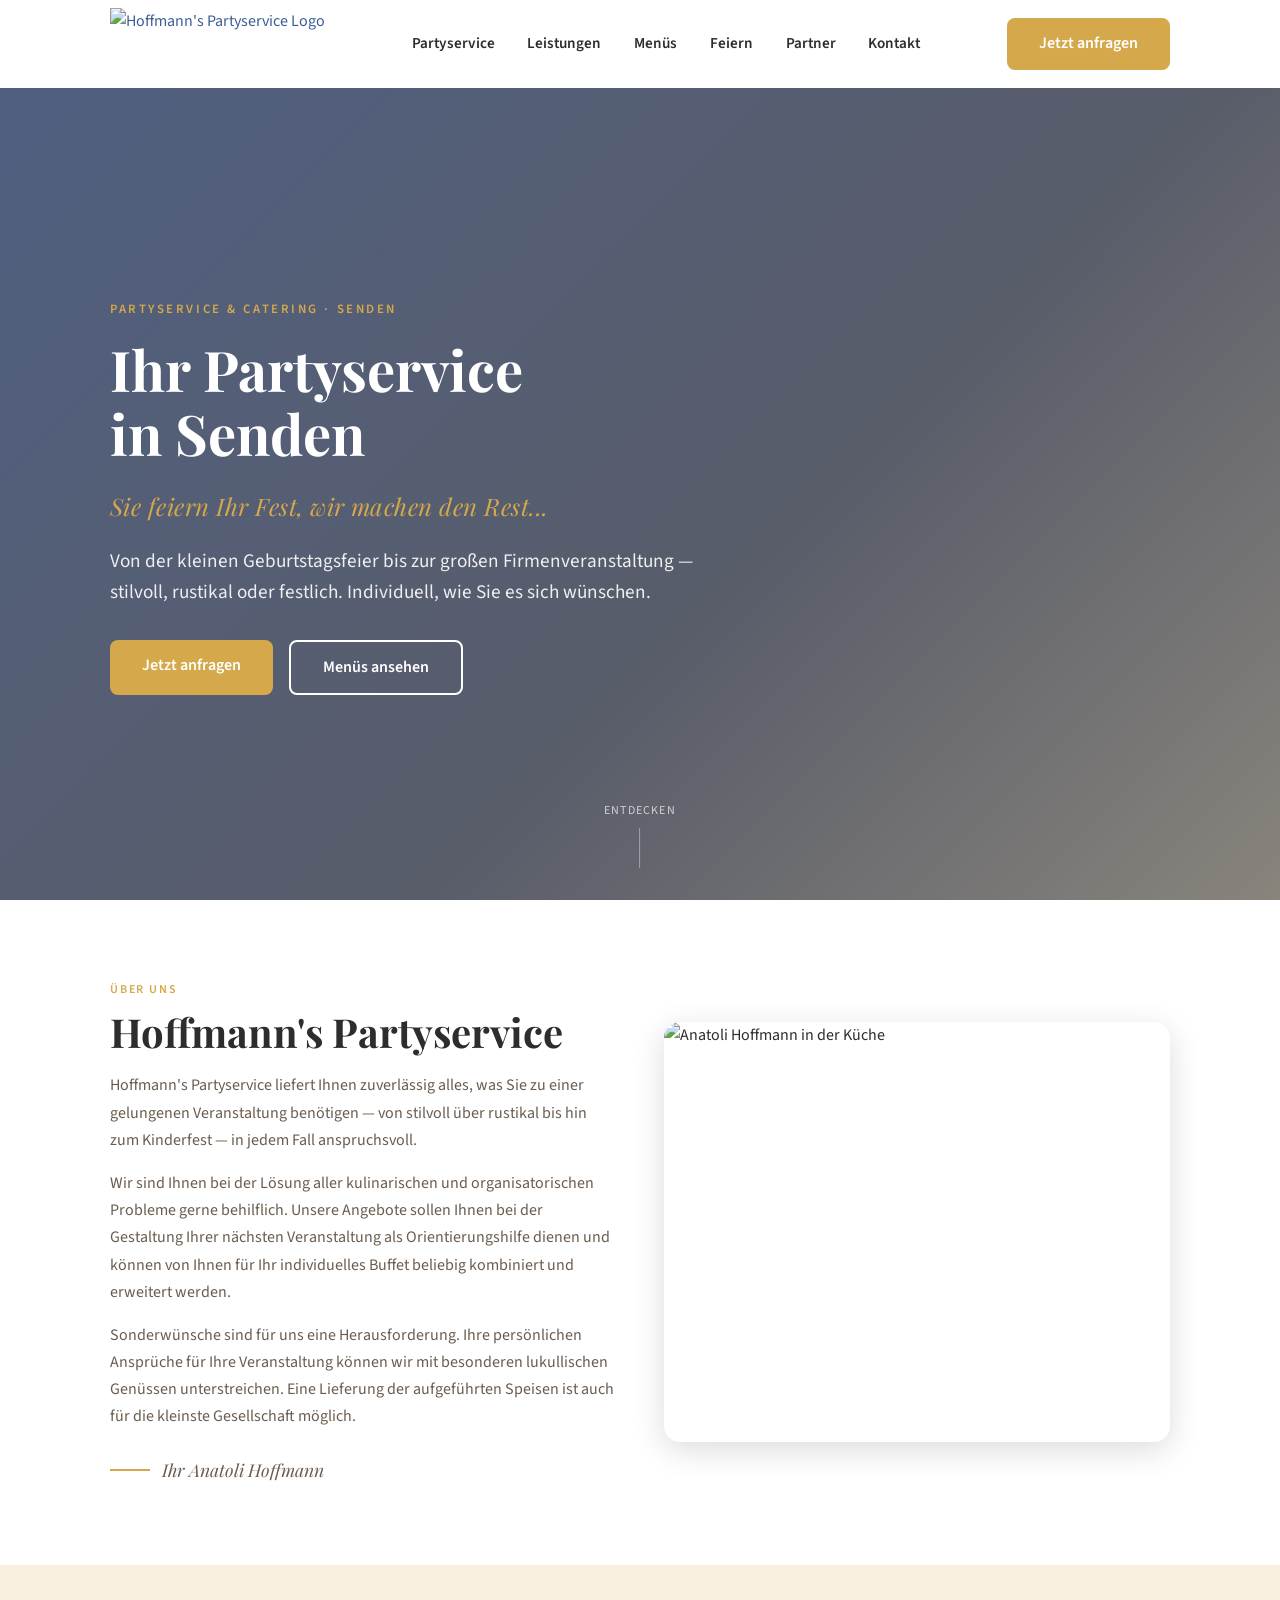
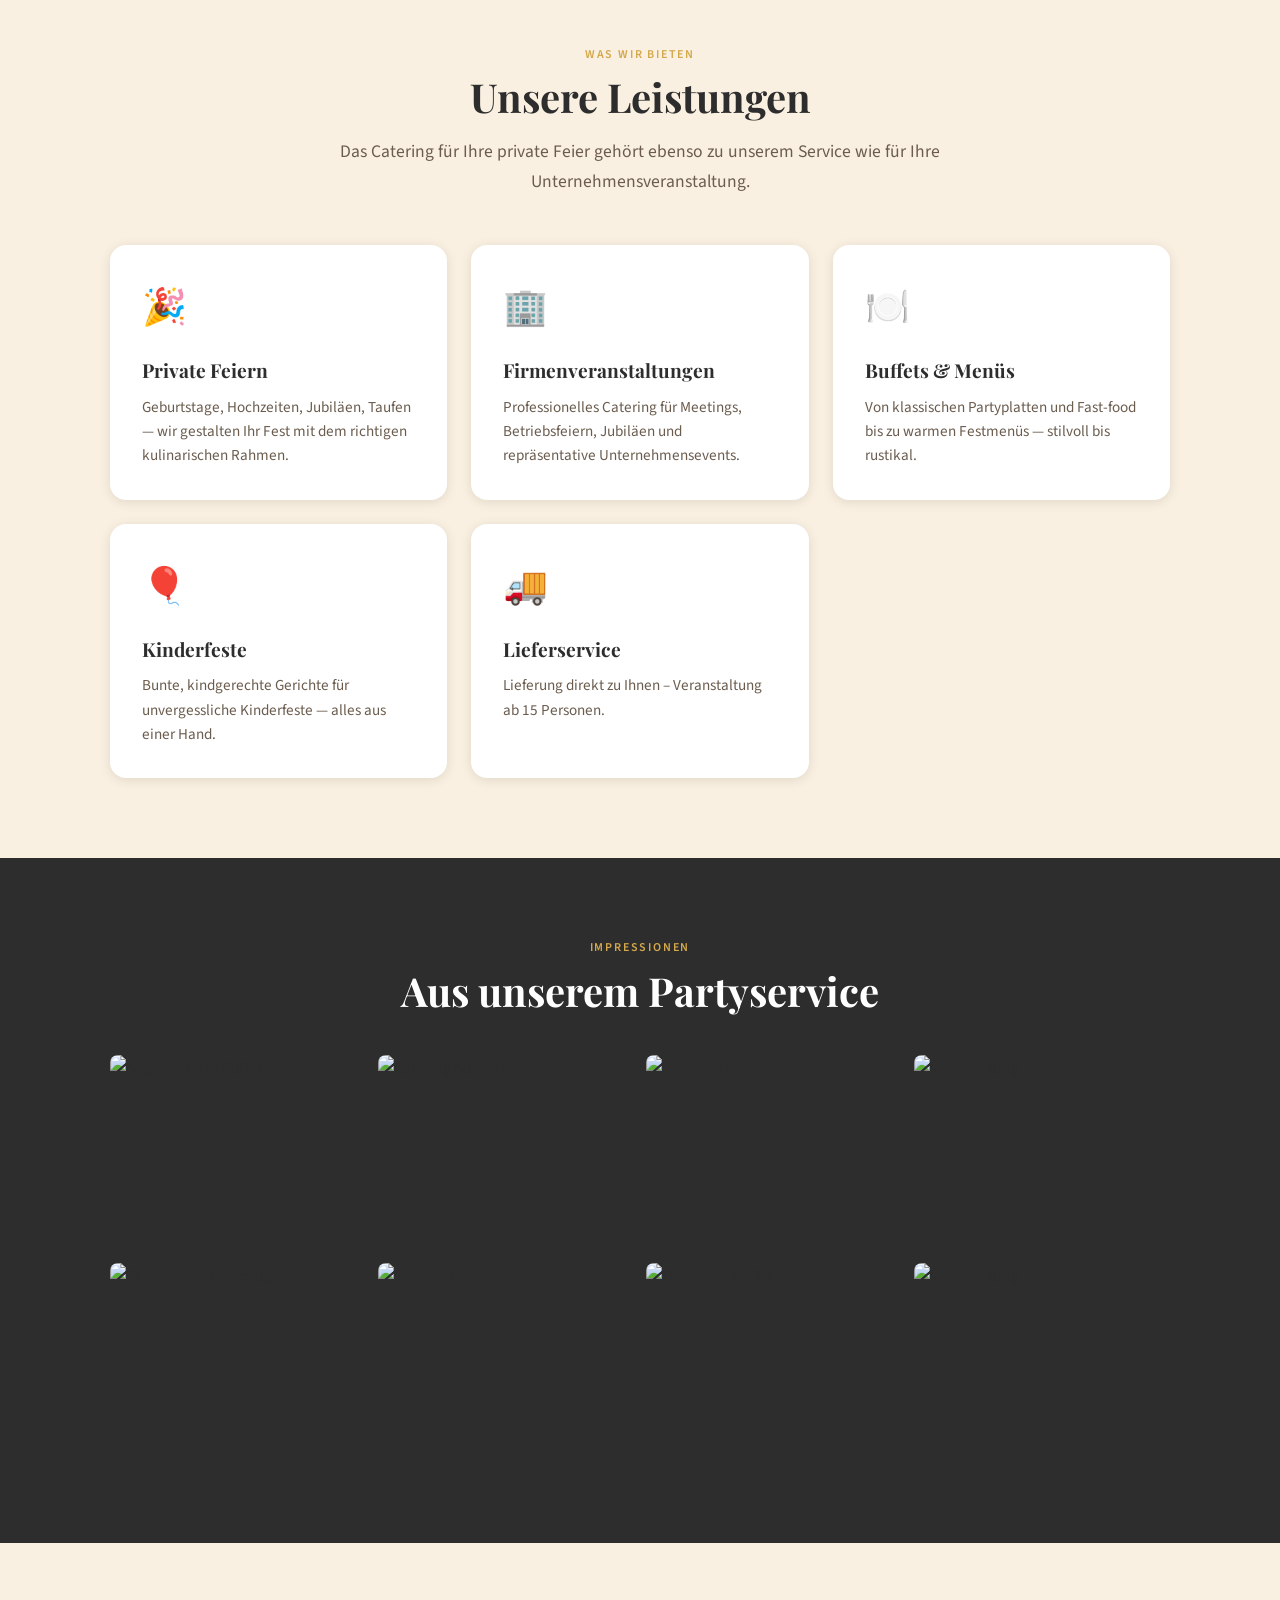
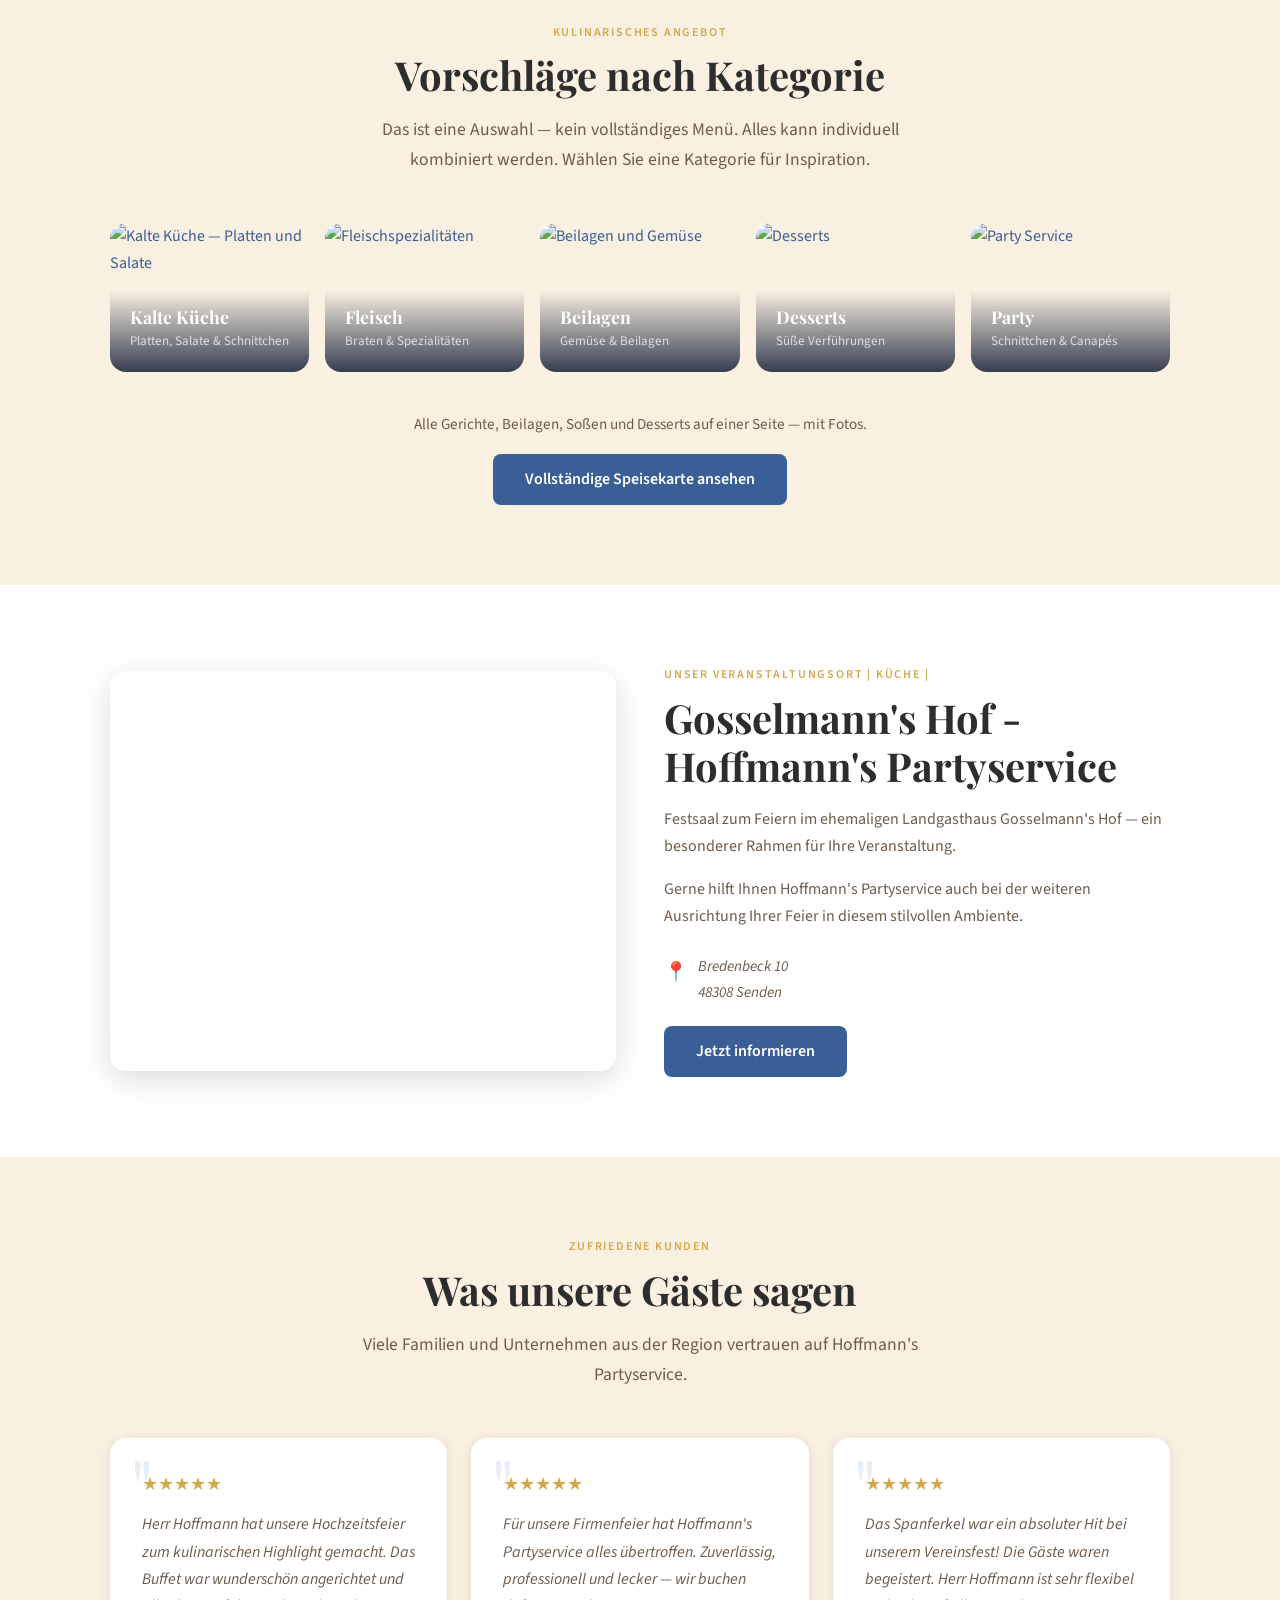
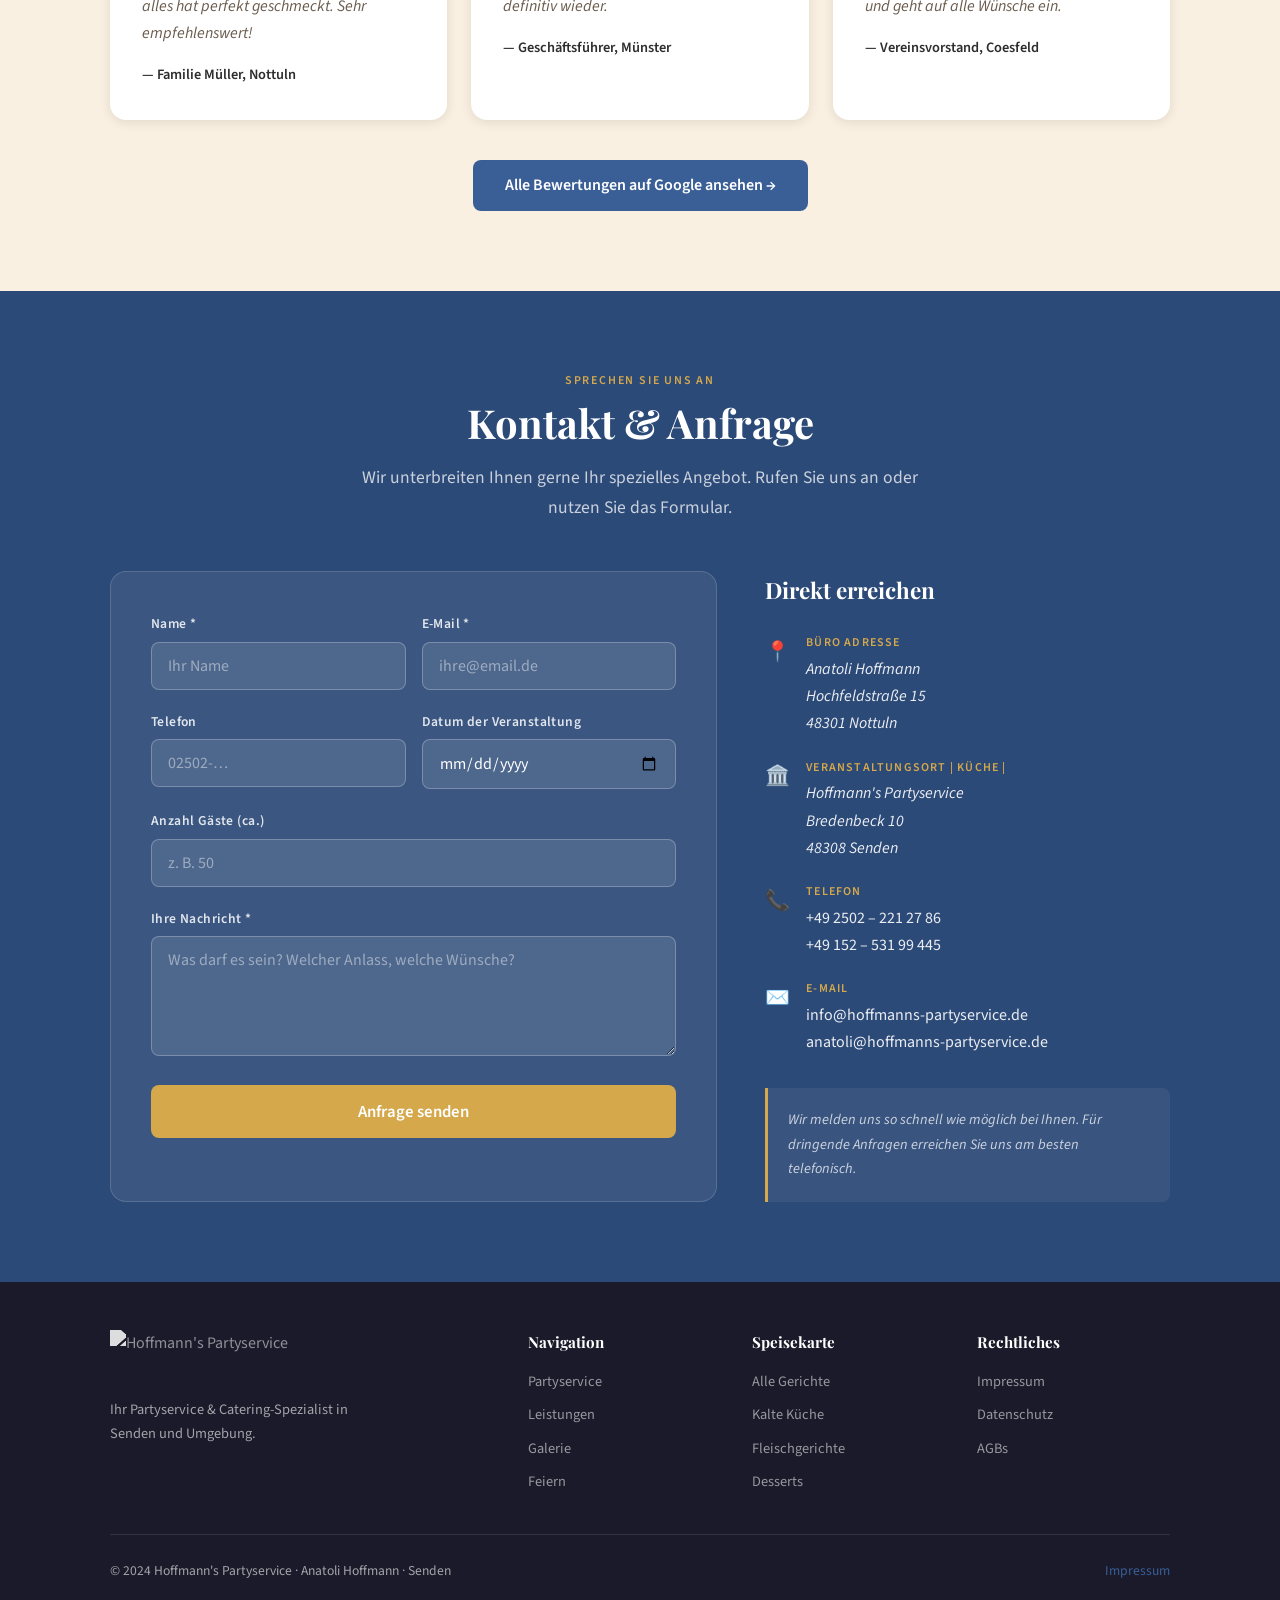
==== index.html @ 3d446899 "Initial commit" ====
<!DOCTYPE html>
<html lang="de">
<head>
  <meta charset="UTF-8" />
  <meta name="viewport" content="width=device-width, initial-scale=1.0" />
  <title>Hoffmann's Partyservice — Catering & Events in Senden</title>
  <meta name="description" content="Hoffmann's Partyservice in Senden: Professionelles Catering für private Feiern, Firmenfeiern, Hochzeiten und Buffets. Individuelle Menüs — stilvoll bis rustikal." />
  <meta name="keywords" content="Partyservice, Catering, Senden, Buffet, Firmenveranstaltung, Hochzeit, Geburtstag, Hoffmann" />
  <link rel="stylesheet" href="css/style.css" />
  <link rel="icon" type="image/png" href="Bilder/logos/logo_hd.png" />
</head>
<body>

  <!-- ══ HEADER ══════════════════════════════════════════════ -->
  <header class="site-header" role="banner">
    <div class="container">
      <nav class="nav-inner" aria-label="Hauptnavigation">
        <a href="#" class="nav-logo" aria-label="Hoffmann's Partyservice — Startseite">
          <img src="Bilder/logos/logo_hd.png" alt="Hoffmann's Partyservice Logo" />
        </a>

        <ul class="nav-links" role="list">
          <li><a href="#about">Partyservice</a></li>
          <li><a href="#leistungen">Leistungen</a></li>
          <li><a href="#menues">Menüs</a></li>
          <li><a href="#feiern">Feiern</a></li>
          <li><a href="#partner">Partner</a></li>
          <li><a href="#kontakt">Kontakt</a></li>
        </ul>

        <a href="#kontakt" class="btn btn-primary nav-cta">Jetzt anfragen</a>

        <button class="hamburger" aria-label="Menü öffnen" aria-expanded="false" aria-controls="mobile-nav">
          <span></span><span></span><span></span>
        </button>
      </nav>

      <nav class="mobile-nav" id="mobile-nav" aria-label="Mobile Navigation">
        <a href="#about">Partyservice</a>
        <a href="#leistungen">Leistungen</a>
        <a href="#menues">Menüs</a>
        <a href="#feiern">Feiern</a>
        <a href="#partner">Partner</a>
        <a href="#kontakt">Kontakt</a>
        <a href="#kontakt" class="btn btn-blue">Jetzt anfragen</a>
      </nav>
    </div>
  </header>

  <!-- ══ HERO ════════════════════════════════════════════════ -->
  <section class="hero" aria-label="Willkommen">
    <div class="hero-bg" role="img" aria-label="Ansprechend angerichtetes Buffet">
      <div class="hero-slide active" style="background-image:url('Bilder/hero/hero.jpg')"></div>
      <div class="hero-slide" style="background-image:url('Bilder/hero/party7_Koch_7_SAM_0188.jpg')"></div>
      <div class="hero-slide" style="background-image:url('Bilder/hero/gosselmann_inside.jpg')"></div>
      <div class="hero-slide" style="background-image:url('Bilder/hero/party_Kueche-Koch_P1040674.jpg')"></div>
    </div>
    <div class="hero-overlay"></div>
    <div class="container">
      <div class="hero-content">
        <span class="hero-eyebrow">Partyservice &amp; Catering · Senden</span>
        <h1>Ihr Partyservice<br>in Senden</h1>
        <p class="hero-slogan">Sie feiern Ihr Fest, wir machen den Rest...</p>
        <p class="hero-sub">Von der kleinen Geburtstagsfeier bis zur großen Firmenveranstaltung — stilvoll, rustikal oder festlich. Individuell, wie Sie es sich wünschen.</p>
        <div class="hero-actions">
          <a href="#kontakt" class="btn btn-primary">Jetzt anfragen</a>
          <a href="#menues" class="btn btn-outline">Menüs ansehen</a>
        </div>
      </div>
    </div>
    <div class="hero-scroll" aria-hidden="true">Entdecken</div>
  </section>

  <!-- ══ ABOUT ═══════════════════════════════════════════════ -->
  <section class="about" id="about" aria-labelledby="about-title">
    <div class="container">
      <div class="about-grid">
        <div class="about-text reveal">
          <span class="section-label">Über uns</span>
          <h2 class="section-title" id="about-title">Hoffmann's Partyservice</h2>
          <p>Hoffmann's Partyservice liefert Ihnen zuverlässig alles, was Sie zu einer gelungenen Veranstaltung benötigen — von stilvoll über rustikal bis hin zum Kinderfest — in jedem Fall anspruchsvoll.</p>
          <p>Wir sind Ihnen bei der Lösung aller kulinarischen und organisatorischen Probleme gerne behilflich. Unsere Angebote sollen Ihnen bei der Gestaltung Ihrer nächsten Veranstaltung als Orientierungshilfe dienen und können von Ihnen für Ihr individuelles Buffet beliebig kombiniert und erweitert werden.</p>
          <p>Sonderwünsche sind für uns eine Herausforderung. Ihre persönlichen Ansprüche für Ihre Veranstaltung können wir mit besonderen lukullischen Genüssen unterstreichen. Eine Lieferung der aufgeführten Speisen ist auch für die kleinste Gesellschaft möglich.</p>
          <p class="about-sig">Ihr Anatoli Hoffmann</p>
        </div>

        <div class="about-image reveal">
          <img src="Bilder/profil/foto_start.jpg" alt="Anatoli Hoffmann in der Küche" loading="lazy" />
        </div>
      </div>
    </div>
  </section>

  <!-- ══ LEISTUNGEN ══════════════════════════════════════════ -->
  <section class="leistungen" id="leistungen" aria-labelledby="leistungen-title">
    <div class="container">
      <div class="leistungen-header reveal">
        <span class="section-label">Was wir bieten</span>
        <h2 class="section-title" id="leistungen-title">Unsere Leistungen</h2>
        <p class="section-lead">Das Catering für Ihre private Feier gehört ebenso zu unserem Service wie für Ihre Unternehmensveranstaltung.</p>
      </div>

      <div class="services-grid">
        <div class="service-card reveal">
          <div class="service-icon">🎉</div>
          <h3>Private Feiern</h3>
          <p>Geburtstage, Hochzeiten, Jubiläen, Taufen — wir gestalten Ihr Fest mit dem richtigen kulinarischen Rahmen.</p>
        </div>
        <div class="service-card reveal">
          <div class="service-icon">🏢</div>
          <h3>Firmenveranstaltungen</h3>
          <p>Professionelles Catering für Meetings, Betriebsfeiern, Jubiläen und repräsentative Unternehmensevents.</p>
        </div>
        <div class="service-card reveal">
          <div class="service-icon">🍽️</div>
          <h3>Buffets &amp; Menüs</h3>
          <p>Von klassischen Partyplatten und Fast-food bis zu warmen Festmenüs — stilvoll bis rustikal.</p>
        </div>
        <!--div class="service-card reveal">
          <div class="service-icon">🐷</div>
          <h3>Spanferkel</h3>
          <p>Unser Spanferkel-Special — das Highlight jeder Feier. Sprechen Sie uns für ein individuelles Angebot an.</p>
        </div -->
        <div class="service-card reveal">
          <div class="service-icon">🎈</div>
          <h3>Kinderfeste</h3>
          <p>Bunte, kindgerechte Gerichte für unvergessliche Kinderfeste — alles aus einer Hand.</p>
        </div>
        <div class="service-card reveal">
          <div class="service-icon">🚚</div>
          <h3>Lieferservice</h3>
          <p>Lieferung direkt zu Ihnen – Veranstaltung ab 15 Personen.</p>
        </div>
      </div>
    </div>
  </section>

  <!-- ══ GALERIE ══════════════════════════════════════════════ -->
  <section class="galerie" id="galerie" aria-labelledby="galerie-title">
    <div class="container">
      <div class="galerie-header reveal">
        <span class="section-label">Impressionen</span>
        <h2 class="section-title" id="galerie-title">Aus unserem Partyservice</h2>
      </div>

      <div class="gallery-marquee">
        <!-- Row 1: scrolls left -->
        <div class="gallery-row gallery-row--left">
          <div class="gallery-track">
            <div class="gallery-item"><img src="Bilder/impressionen/party_P1040741.jpg"            alt="Angerichtetes Buffet" loading="lazy" /></div>
            <div class="gallery-item"><img src="Bilder/impressionen/party_P1040755.jpg"            alt="Catering Auswahl" loading="lazy" /></div>
            <div class="gallery-item"><img src="Bilder/impressionen/party7_Koch_7_SAM_0090.jpg"   alt="Koch in Aktion" loading="lazy" /></div>
            <div class="gallery-item"><img src="Bilder/impressionen/party7_Koch_7_SAM_0079.jpg"   alt="Vorbereitung" loading="lazy" /></div>
            <div class="gallery-item"><img src="Bilder/impressionen/party_P1040758.jpg"            alt="Festliches Buffet" loading="lazy" /></div>
            <div class="gallery-item"><img src="Bilder/impressionen/party_Spanferkel-1377365163994.jpg" alt="Spanferkel" loading="lazy" /></div>
            <div class="gallery-item"><img src="Bilder/impressionen/party_Koch_Auto_P1020892.jpg" alt="Partyservice Fahrzeug" loading="lazy" /></div>
            <!-- duplicates for seamless loop -->
            <div class="gallery-item"><img src="Bilder/impressionen/party_P1040741.jpg"            alt="Angerichtetes Buffet" loading="lazy" /></div>
            <div class="gallery-item"><img src="Bilder/impressionen/party_P1040755.jpg"            alt="Catering Auswahl" loading="lazy" /></div>
            <div class="gallery-item"><img src="Bilder/impressionen/party7_Koch_7_SAM_0090.jpg"   alt="Koch in Aktion" loading="lazy" /></div>
            <div class="gallery-item"><img src="Bilder/impressionen/party7_Koch_7_SAM_0079.jpg"   alt="Vorbereitung" loading="lazy" /></div>
            <div class="gallery-item"><img src="Bilder/impressionen/party_P1040758.jpg"            alt="Festliches Buffet" loading="lazy" /></div>
            <div class="gallery-item"><img src="Bilder/impressionen/party_Spanferkel-1377365163994.jpg" alt="Spanferkel" loading="lazy" /></div>
            <div class="gallery-item"><img src="Bilder/impressionen/party_Koch_Auto_P1020892.jpg" alt="Partyservice Fahrzeug" loading="lazy" /></div>
          </div>
        </div>
        <!-- Row 2: scrolls right -->
        <div class="gallery-row gallery-row--right">
          <div class="gallery-track">
            <div class="gallery-item"><img src="Bilder/impressionen/party_Koch_Auto_P1020892.jpg" alt="Partyservice Fahrzeug" loading="lazy" /></div>
            <div class="gallery-item"><img src="Bilder/impressionen/party_Spanferkel-1377365163994.jpg" alt="Spanferkel" loading="lazy" /></div>
            <div class="gallery-item"><img src="Bilder/impressionen/party_P1040758.jpg"            alt="Festliches Buffet" loading="lazy" /></div>
            <div class="gallery-item"><img src="Bilder/impressionen/party7_Koch_7_SAM_0079.jpg"   alt="Vorbereitung" loading="lazy" /></div>
            <div class="gallery-item"><img src="Bilder/impressionen/party7_Koch_7_SAM_0090.jpg"   alt="Koch in Aktion" loading="lazy" /></div>
            <div class="gallery-item"><img src="Bilder/impressionen/party_P1040755.jpg"            alt="Catering Auswahl" loading="lazy" /></div>
            <div class="gallery-item"><img src="Bilder/impressionen/party_P1040741.jpg"            alt="Angerichtetes Buffet" loading="lazy" /></div>
            <!-- duplicates for seamless loop -->
            <div class="gallery-item"><img src="Bilder/impressionen/party_Koch_Auto_P1020892.jpg" alt="Partyservice Fahrzeug" loading="lazy" /></div>
            <div class="gallery-item"><img src="Bilder/impressionen/party_Spanferkel-1377365163994.jpg" alt="Spanferkel" loading="lazy" /></div>
            <div class="gallery-item"><img src="Bilder/impressionen/party_P1040758.jpg"            alt="Festliches Buffet" loading="lazy" /></div>
            <div class="gallery-item"><img src="Bilder/impressionen/party7_Koch_7_SAM_0079.jpg"   alt="Vorbereitung" loading="lazy" /></div>
            <div class="gallery-item"><img src="Bilder/impressionen/party7_Koch_7_SAM_0090.jpg"   alt="Koch in Aktion" loading="lazy" /></div>
            <div class="gallery-item"><img src="Bilder/impressionen/party_P1040755.jpg"            alt="Catering Auswahl" loading="lazy" /></div>
            <div class="gallery-item"><img src="Bilder/impressionen/party_P1040741.jpg"            alt="Angerichtetes Buffet" loading="lazy" /></div>
          </div>
        </div>
      </div>
    </div>
  </section>

  <!-- Event Category Modal -->
  <div id="event-modal" class="event-modal" role="dialog" aria-modal="true" aria-label="Veranstaltungsfotos">
    <div class="event-modal-inner">
      <div class="event-modal-header">
        <h3 class="event-modal-title" id="event-modal-title">Kategorie</h3>
        <button class="event-modal-close" aria-label="Schließen">&times;</button>
      </div>
      <div class="event-modal-body">
        <div class="event-modal-img-wrap">
          <img id="event-modal-img" src="" alt="" />
          <div class="event-modal-nav">
            <button class="event-modal-prev" aria-label="Vorheriges Bild">&#8249;</button>
            <button class="event-modal-next" aria-label="Nächstes Bild">&#8250;</button>
          </div>
        </div>
        <div class="event-modal-counter" id="event-modal-counter"></div>
      </div>
    </div>
  </div>

  <!-- Lightbox -->
  <div id="lightbox" class="lightbox" role="dialog" aria-modal="true" aria-label="Bildvorschau">
    <button id="lightbox-close" class="lightbox-close" aria-label="Schließen">&times;</button>
    <img id="lightbox-img" src="" alt="" />
  </div>

  <!-- ══ MENÜS ═══════════════════════════════════════════════ -->
  <!-- ══ MENÜS & KATEGORIEN ══════════════════════════════════ -->
  <section class="feiern" id="menues" aria-labelledby="menues-title">
    <div id="feiern"></div>
    <div class="container">
      <div class="feiern-header reveal">
        <span class="section-label">Kulinarisches Angebot</span>
        <h2 class="section-title" id="menues-title">Vorschläge nach Kategorie</h2>
        <p class="section-lead">Das ist eine Auswahl — kein vollständiges Menü. Alles kann individuell kombiniert werden. Wählen Sie eine Kategorie für Inspiration.</p>
      </div>

      <div class="menu-categories-grid">
        <a href="menues.html#kaltekueche" class="menu-category-card reveal">
          <img src="Bilder/menues/kaltekueche/DSC_0001.JPG" alt="Kalte Küche — Platten und Salate" loading="lazy" />
          <div class="menu-category-overlay">
            <span class="menu-category-title">Kalte Küche</span>
            <span class="menu-category-sub">Platten, Salate &amp; Schnittchen</span>
          </div>
        </a>
        <a href="menues.html#fleischgerichte" class="menu-category-card reveal">
          <img src="Bilder/menues/fleisch/DSC_0002.JPG" alt="Fleischspezialitäten" loading="lazy" />
          <div class="menu-category-overlay">
            <span class="menu-category-title">Fleisch</span>
            <span class="menu-category-sub">Braten &amp; Spezialitäten</span>
          </div>
        </a>
        <a href="menues.html#beilagen" class="menu-category-card reveal">
          <img src="Bilder/menues/vegetarisch/DSC_0016.JPG" alt="Beilagen und Gemüse" loading="lazy" />
          <div class="menu-category-overlay">
            <span class="menu-category-title">Beilagen</span>
            <span class="menu-category-sub">Gemüse &amp; Beilagen</span>
          </div>
        </a>
        <a href="menues.html#desserts" class="menu-category-card reveal">
          <img src="Bilder/menues/desserts/DSC_0156.JPG" alt="Desserts" loading="lazy" />
          <div class="menu-category-overlay">
            <span class="menu-category-title">Desserts</span>
            <span class="menu-category-sub">Süße Verführungen</span>
          </div>
        </a>
        <a href="menues.html#kaltekueche" class="menu-category-card reveal">
          <img src="Bilder/menues/suppen/DSC_0041.JPG" alt="Party Service" loading="lazy" />
          <div class="menu-category-overlay">
            <span class="menu-category-title">Party</span>
            <span class="menu-category-sub">Schnittchen &amp; Canapés</span>
          </div>
        </a>
      </div>

      <div style="text-align:center; margin-top:2.5rem;">
        <p style="color:var(--mid); margin-bottom:1rem; font-size:0.95rem;">Alle Gerichte, Beilagen, Soßen und Desserts auf einer Seite — mit Fotos.</p>
        <a href="menues.html" class="btn btn-blue">Vollständige Speisekarte ansehen</a>
      </div>
    </div>
  </section>

  <!-- ══ PARTNER ══════════════════════════════════════════════ -->
  <section class="partner" id="partner" aria-labelledby="partner-title">
    <div class="container">
      <div class="partner-grid">
        <div class="partner-image reveal">
          <iframe
            src="https://maps.google.com/maps?q=Bredenbeck+10%2C+48308+Senden%2C+Deutschland&amp;output=embed&amp;hl=de&amp;t=h&amp;z=17"
            allowfullscreen=""
            loading="lazy"
            title="Gosselmann's Hof auf Google Maps">
          </iframe>
        </div>
        <div class="partner-text reveal">
          <span class="section-label">Unser Veranstaltungsort | Küche | </span>
          <h2 class="section-title" id="partner-title">Gosselmann's Hof - Hoffmann's Partyservice</h2>
          <p>Festsaal zum Feiern im ehemaligen Landgasthaus Gosselmann's Hof — ein besonderer Rahmen für Ihre Veranstaltung.</p>
          <p>Gerne hilft Ihnen Hoffmann's Partyservice auch bei der weiteren Ausrichtung Ihrer Feier in diesem stilvollen Ambiente.</p>
          <div class="partner-address">
            <span class="partner-address-icon">📍</span>
            <address>Bredenbeck 10<br>48308 Senden</address>
          </div>
          <a href="#kontakt" class="btn btn-blue">Jetzt informieren</a>
        </div>
      </div>
    </div>
  </section>

  <!-- ══ BEWERTUNGEN ══════════════════════════════════════════ -->
  <section class="bewertungen" id="bewertungen" aria-labelledby="bewertungen-title">
    <div class="container">
      <div class="bewertungen-header reveal">
        <span class="section-label">Zufriedene Kunden</span>
        <h2 class="section-title" id="bewertungen-title">Was unsere Gäste sagen</h2>
        <p class="section-lead">Viele Familien und Unternehmen aus der Region vertrauen auf Hoffmann's Partyservice.</p>
      </div>

      <div class="reviews-grid">
        <div class="review-card reveal">
          <div class="review-stars">★★★★★</div>
          <p class="review-text">Herr Hoffmann hat unsere Hochzeitsfeier zum kulinarischen Highlight gemacht. Das Buffet war wunderschön angerichtet und alles hat perfekt geschmeckt. Sehr empfehlenswert!</p>
          <div class="review-author">— Familie Müller, Nottuln</div>
        </div>
        <div class="review-card reveal">
          <div class="review-stars">★★★★★</div>
          <p class="review-text">Für unsere Firmenfeier hat Hoffmann's Partyservice alles übertroffen. Zuverlässig, professionell und lecker — wir buchen definitiv wieder.</p>
          <div class="review-author">— Geschäftsführer, Münster</div>
        </div>
        <div class="review-card reveal">
          <div class="review-stars">★★★★★</div>
          <p class="review-text">Das Spanferkel war ein absoluter Hit bei unserem Vereinsfest! Die Gäste waren begeistert. Herr Hoffmann ist sehr flexibel und geht auf alle Wünsche ein.</p>
          <div class="review-author">— Vereinsvorstand, Coesfeld</div>
        </div>
      </div>

      <div class="bewertungen-cta">
        <a href="https://www.google.com/maps/search/Hoffmann%27s+Partyservice+Senden/" target="_blank" rel="noopener noreferrer" class="btn btn-blue">
          Alle Bewertungen auf Google ansehen →
        </a>
      </div>
    </div>
  </section>

  <!-- ══ KONTAKT ══════════════════════════════════════════════ -->
  <section class="kontakt" id="kontakt" aria-labelledby="kontakt-title">
    <div class="container">
      <div class="kontakt-header reveal">
        <span class="section-label">Sprechen Sie uns an</span>
        <h2 class="section-title" id="kontakt-title">Kontakt &amp; Anfrage</h2>
        <p class="section-lead">Wir unterbreiten Ihnen gerne Ihr spezielles Angebot. Rufen Sie uns an oder nutzen Sie das Formular.</p>
      </div>

      <div class="kontakt-grid">
        <!-- Contact Form -->
        <div class="contact-form reveal">
          <!--
            ACTION: Ersetzen Sie "XXXX" mit Ihrer Formspree-Formular-ID.
            Kostenloser Account unter: https://formspree.io
          -->
          <form id="contact-form" action="https://formspree.io/f/mreowgbe" method="POST" novalidate>
            <input type="hidden" name="_language" value="de" />
            <input type="text" name="_gotcha" style="display:none" tabindex="-1" autocomplete="off" />

            <div class="form-row">
              <div class="form-group">
                <label for="name">Name *</label>
                <input type="text" id="name" name="name" placeholder="Ihr Name" required autocomplete="name" />
              </div>
              <div class="form-group">
                <label for="email">E-Mail *</label>
                <input type="email" id="email" name="email" placeholder="ihre@email.de" required autocomplete="email" />
              </div>
            </div>

            <div class="form-row">
              <div class="form-group">
                <label for="phone">Telefon</label>
                <input type="tel" id="phone" name="telefon" placeholder="02502-…" autocomplete="tel" />
              </div>
              <div class="form-group">
                <label for="date">Datum der Veranstaltung</label>
                <input type="date" id="date" name="veranstaltungsdatum" />
              </div>
            </div>

            <div class="form-group">
              <label for="guests">Anzahl Gäste (ca.)</label>
              <input type="number" id="guests" name="gaestezahl" placeholder="z. B. 50" min="1" />
            </div>

            <div class="form-group">
              <label for="message">Ihre Nachricht *</label>
              <textarea id="message" name="nachricht" placeholder="Was darf es sein? Welcher Anlass, welche Wünsche?" required></textarea>
            </div>

            <button type="submit" class="btn btn-primary" style="width:100%; font-size:1.05rem; padding: 0.9rem;">
              Anfrage senden
            </button>

            <div id="form-status" class="form-status" role="alert" aria-live="polite"></div>
          </form>
        </div>

        <!-- Contact Info -->
        <div class="contact-info reveal">
          <h3>Direkt erreichen</h3>

          <div class="contact-item">
            <div class="contact-item-icon">📍</div>
            <div>
              <span class="contact-item-label">Büro Adresse</span>
              <address class="contact-item-value">
                Anatoli Hoffmann<br>
                Hochfeldstraße 15<br>
                48301 Nottuln
              </address>
            </div>
          </div>

          <div class="contact-item">
            <div class="contact-item-icon">🏛️</div>
            <div>
              <span class="contact-item-label">Veranstaltungsort | Küche |</span>
              <address class="contact-item-value">
                Hoffmann's Partyservice<br>
                Bredenbeck 10<br>
                48308 Senden
              </address>
            </div>
          </div>

          <div class="contact-item">
            <div class="contact-item-icon">📞</div>
            <div>
              <span class="contact-item-label">Telefon</span>
              <div class="contact-item-value">
                <a href="tel:+4925022212786">+49 2502 – 221 27 86</a><br>
                <a href="tel:+4915253199445">+49 152 – 531 99 445</a>
              </div>
            </div>
          </div>

          <div class="contact-item">
            <div class="contact-item-icon">✉️</div>
            <div>
              <span class="contact-item-label">E-Mail</span>
              <div class="contact-item-value">
                <a href="mailto:info@hoffmanns-partyservice.de">info@hoffmanns-partyservice.de</a><br>
                <a href="mailto:anatoli@hoffmanns-partyservice.de">anatoli@hoffmanns-partyservice.de</a>
              </div>
            </div>
          </div>

          <div class="contact-note">
            Wir melden uns so schnell wie möglich bei Ihnen. Für dringende Anfragen erreichen Sie uns am besten telefonisch.
          </div>
        </div>
      </div>
    </div>
  </section>

  <!-- ══ FOOTER ═══════════════════════════════════════════════ -->
  <footer class="site-footer" role="contentinfo">
    <div class="container">
      <div class="footer-inner">
        <div class="footer-brand">
          <img src="Bilder/logos/logo_hd.png" alt="Hoffmann's Partyservice" />
          <p>Ihr Partyservice &amp; Catering-Spezialist in Senden und Umgebung.</p>
        </div>

        <div class="footer-links">
          <h4>Navigation</h4>
          <ul>
            <li><a href="#about">Partyservice</a></li>
            <li><a href="#leistungen">Leistungen</a></li>
            <li><a href="#galerie">Galerie</a></li>
            <li><a href="#feiern">Feiern</a></li>
          </ul>
        </div>

        <div class="footer-links">
          <h4>Speisekarte</h4>
          <ul>
            <li><a href="menues.html">Alle Gerichte</a></li>
            <li><a href="menues.html#kaltekueche">Kalte Küche</a></li>
            <li><a href="menues.html#fleischgerichte">Fleischgerichte</a></li>
            <li><a href="menues.html#desserts">Desserts</a></li>
          </ul>
        </div>

        <div class="footer-links">
          <h4>Rechtliches</h4>
          <ul>
            <li><a href="impressum.html">Impressum</a></li>
            <li><a href="impressum.html#datenschutz">Datenschutz</a></li>
            <li><a href="impressum.html#agb">AGBs</a></li>
          </ul>
        </div>
      </div>

      <div class="footer-bottom">
        <span>&copy; 2024 Hoffmann's Partyservice · Anatoli Hoffmann · Senden</span>
        <a href="impressum.html">Impressum</a>
      </div>
    </div>
  </footer>

  <script src="js/main.js"></script>
</body>
</html>
---- css/style.css ----
/* ============================================================
   Hoffmann's Partyservice — Main Stylesheet
   Mobile-first, CSS custom properties, Grid + Flexbox
   ============================================================ */

@import url('https://fonts.googleapis.com/css2?family=Playfair+Display:wght@400;600;700&family=Source+Sans+3:wght@300;400;600&display=swap');

/* ── Custom Properties ─────────────────────────────────────── */
:root {
  --primary:       #3a5f96;
  --primary-dark:  #2c4a78;
  --primary-light: #e8eef7;
  --cream:         #f9f0e1;
  --cream-dark:    #f0e3cc;
  --dark:          #2d2d2d;
  --mid:           #6b5c4e;
  --light:         #ffffff;
  --accent:        #d4a84b;
  --accent-dark:   #b8922f;

  --font-heading: 'Playfair Display', Georgia, serif;
  --font-body:    'Source Sans 3', -apple-system, BlinkMacSystemFont, 'Segoe UI', sans-serif;

  --radius:    8px;
  --radius-lg: 16px;
  --shadow:    0 2px 12px rgba(0,0,0,0.10);
  --shadow-lg: 0 8px 32px rgba(0,0,0,0.14);

  --container: 1100px;
  --gap:       2rem;
}

/* ── Reset ─────────────────────────────────────────────────── */
*, *::before, *::after { box-sizing: border-box; margin: 0; padding: 0; }

html { scroll-behavior: smooth; scroll-padding-top: 96px; }

body {
  font-family: var(--font-body);
  font-size: 1rem;
  line-height: 1.7;
  color: var(--dark);
  background: var(--cream);
}

img { max-width: 100%; height: auto; display: block; }
a   { color: var(--primary); text-decoration: none; }
a:hover { text-decoration: underline; }

/* ── Utility ────────────────────────────────────────────────── */
.container {
  width: 100%;
  max-width: var(--container);
  margin: 0 auto;
  padding: 0 1.25rem;
}

.section-label {
  display: block;
  font-size: 0.75rem;
  font-weight: 600;
  letter-spacing: 0.15em;
  text-transform: uppercase;
  color: var(--accent);
  margin-bottom: 0.5rem;
}

.section-title {
  font-family: var(--font-heading);
  font-size: clamp(1.75rem, 4vw, 2.5rem);
  font-weight: 700;
  color: var(--dark);
  line-height: 1.2;
  margin-bottom: 1rem;
}

.section-lead {
  font-size: 1.1rem;
  color: var(--mid);
  max-width: 600px;
}

.btn {
  display: inline-block;
  padding: 0.75rem 2rem;
  border-radius: var(--radius);
  font-family: var(--font-body);
  font-size: 1rem;
  font-weight: 600;
  cursor: pointer;
  transition: background 0.2s, transform 0.15s, box-shadow 0.2s;
  border: none;
  text-decoration: none;
}

.btn:hover { transform: translateY(-2px); text-decoration: none; }

.btn-primary {
  background: var(--accent);
  color: var(--light);
}
.btn-primary:hover { background: var(--accent-dark); box-shadow: var(--shadow); }

.btn-outline {
  background: transparent;
  color: var(--light);
  border: 2px solid var(--light);
}
.btn-outline:hover { background: rgba(255,255,255,0.15); }

.btn-blue {
  background: var(--primary);
  color: var(--light);
}
.btn-blue:hover { background: var(--primary-dark); box-shadow: var(--shadow); }

/* ── Reveal animation ───────────────────────────────────────── */
.reveal {
  opacity: 0;
  transform: translateY(24px);
  transition: opacity 0.6s ease, transform 0.6s ease;
}
.reveal.visible {
  opacity: 1;
  transform: none;
}

/* ── Header / Nav ───────────────────────────────────────────── */
.site-header {
  position: fixed;
  top: 0;
  left: 0;
  right: 0;
  z-index: 1000;
  background: var(--light);
  padding: 0.5rem 0;
  transition: box-shadow 0.3s;
}
.site-header.scrolled { box-shadow: var(--shadow); }

.nav-inner {
  display: flex;
  align-items: center;
  justify-content: space-between;
  gap: 1rem;
}

.nav-logo img {
  height: 72px;
  width: auto;
}

.nav-links {
  display: none;
  list-style: none;
  gap: 0.25rem;
}
.nav-links a {
  display: block;
  padding: 0.5rem 0.9rem;
  font-weight: 600;
  font-size: 0.95rem;
  color: var(--dark);
  border-radius: var(--radius);
  transition: background 0.18s, color 0.18s;
}
.nav-links a:hover { background: var(--primary-light); color: var(--primary); text-decoration: none; }

.nav-cta {
  display: none;
}

.hamburger {
  display: flex;
  flex-direction: column;
  gap: 5px;
  background: none;
  border: none;
  cursor: pointer;
  padding: 4px;
}
.hamburger span {
  display: block;
  width: 24px;
  height: 2px;
  background: var(--dark);
  border-radius: 2px;
  transition: transform 0.3s, opacity 0.3s;
}
.site-header.nav-open .hamburger span:nth-child(1) { transform: translateY(7px) rotate(45deg); }
.site-header.nav-open .hamburger span:nth-child(2) { opacity: 0; }
.site-header.nav-open .hamburger span:nth-child(3) { transform: translateY(-7px) rotate(-45deg); }

/* Mobile nav drawer */
.mobile-nav {
  display: none;
  flex-direction: column;
  gap: 0.25rem;
  padding: 1rem 1.25rem 1.25rem;
  border-top: 1px solid var(--cream-dark);
}
.site-header.nav-open .mobile-nav { display: flex; }
.mobile-nav a {
  display: block;
  padding: 0.65rem 0.75rem;
  font-weight: 600;
  color: var(--dark);
  border-radius: var(--radius);
}
.mobile-nav a:hover { background: var(--primary-light); color: var(--primary); text-decoration: none; }
.mobile-nav .btn { margin-top: 0.5rem; text-align: center; }

@media (min-width: 768px) {
  .nav-links { display: flex; }
  .nav-cta    { display: block; }
  .hamburger  { display: none; }
}

/* ── Hero ───────────────────────────────────────────────────── */
.hero {
  position: relative;
  min-height: 100svh;
  display: flex;
  align-items: center;
  margin-top: 0;
  padding-top: 90px;
  overflow: hidden;
}

.hero-bg {
  position: absolute;
  inset: 0;
}

.hero-slide {
  position: absolute;
  inset: 0;
  background-size: cover;
  background-position: center;
  opacity: 0;
  transition: opacity 1.8s ease-in-out;
}
.hero-slide.active { opacity: 1; }

.hero-overlay {
  position: absolute;
  inset: 0;
  background: linear-gradient(
    135deg,
    rgba(42, 64, 110, 0.82) 0%,
    rgba(20, 30, 55, 0.70) 60%,
    rgba(0,0,0,0.45) 100%
  );
}

.hero-content {
  position: relative;
  z-index: 1;
  color: var(--light);
  max-width: 640px;
  padding: 3rem 0;
}

.hero-eyebrow {
  display: inline-block;
  font-size: 0.8rem;
  font-weight: 600;
  letter-spacing: 0.2em;
  text-transform: uppercase;
  color: var(--accent);
  margin-bottom: 1rem;
}

.hero h1 {
  font-family: var(--font-heading);
  font-size: clamp(2rem, 6vw, 3.5rem);
  font-weight: 700;
  line-height: 1.15;
  margin-bottom: 1.25rem;
}

.hero-sub {
  font-size: clamp(1rem, 2.5vw, 1.2rem);
  opacity: 0.9;
  margin-bottom: 2rem;
  line-height: 1.6;
}

.hero-actions { display: flex; gap: 1rem; flex-wrap: wrap; }

.hero-scroll {
  position: absolute;
  bottom: 2rem;
  left: 50%;
  transform: translateX(-50%);
  z-index: 1;
  display: flex;
  flex-direction: column;
  align-items: center;
  gap: 0.4rem;
  color: rgba(255,255,255,0.7);
  font-size: 0.75rem;
  letter-spacing: 0.1em;
  text-transform: uppercase;
  animation: bounce 2s infinite;
}
.hero-scroll::after {
  content: '';
  display: block;
  width: 1px;
  height: 40px;
  background: rgba(255,255,255,0.4);
}
@keyframes bounce {
  0%, 100% { transform: translateX(-50%) translateY(0); }
  50%       { transform: translateX(-50%) translateY(6px); }
}

/* ── About ──────────────────────────────────────────────────── */
.about {
  background: var(--light);
  padding: 5rem 0;
}

.about-grid {
  display: grid;
  gap: 3rem;
  align-items: center;
}

.about-text p {
  color: var(--mid);
  margin-bottom: 1rem;
}
.about-text p:last-child { margin-bottom: 0; }

.about-sig {
  display: flex;
  align-items: center;
  gap: 0.75rem;
  margin-top: 1.5rem;
  font-family: var(--font-heading);
  font-style: italic;
  font-size: 1.1rem;
  color: var(--primary);
}
.about-sig::before {
  content: '';
  display: block;
  width: 40px;
  height: 2px;
  background: var(--accent);
  flex-shrink: 0;
}

.about-image {
  border-radius: var(--radius-lg);
  overflow: hidden;
  box-shadow: var(--shadow-lg);
}
.about-image img {
  width: 100%;
  height: 420px;
  object-fit: cover;
}

@media (min-width: 768px) {
  .about-grid {
    grid-template-columns: 1fr 1fr;
  }
}

/* ── Services / Leistungen ──────────────────────────────────── */
.leistungen {
  background: var(--cream);
  padding: 5rem 0;
}

.leistungen-header {
  text-align: center;
  margin-bottom: 3rem;
}
.leistungen-header .section-lead { margin: 0 auto; }

.services-grid {
  display: grid;
  grid-template-columns: 1fr;
  gap: 1.5rem;
}

.service-card {
  background: var(--light);
  border-radius: var(--radius-lg);
  padding: 2rem;
  box-shadow: var(--shadow);
  transition: transform 0.2s, box-shadow 0.2s;
}
.service-card:hover { transform: translateY(-4px); box-shadow: var(--shadow-lg); }

.service-icon {
  font-size: 2.25rem;
  margin-bottom: 1rem;
}

.service-card h3 {
  font-family: var(--font-heading);
  font-size: 1.2rem;
  color: var(--dark);
  margin-bottom: 0.5rem;
}
.service-card p {
  font-size: 0.95rem;
  color: var(--mid);
  line-height: 1.6;
}

@media (min-width: 640px) {
  .services-grid { grid-template-columns: 1fr 1fr; }
}
@media (min-width: 1024px) {
  .services-grid { grid-template-columns: repeat(3, 1fr); }
}

/* ── Gallery ────────────────────────────────────────────────── */
.galerie {
  background: var(--dark);
  padding: 5rem 0;
  overflow: hidden;
}

.galerie-header {
  text-align: center;
  margin-bottom: 2.5rem;
}
.galerie-header .section-label { color: var(--accent); }
.galerie-header .section-title { color: var(--light); }

.gallery-marquee {
  display: flex;
  flex-direction: column;
  gap: 0.5rem;
}

.gallery-row {
  overflow: hidden;
}
.gallery-row:hover .gallery-track {
  animation-play-state: paused;
}

.gallery-track {
  display: flex;
  gap: 0.5rem;
  width: max-content;
}

.gallery-row--left .gallery-track {
  animation: marquee-left 40s linear infinite;
}
.gallery-row--right .gallery-track {
  animation: marquee-right 40s linear infinite;
}

@keyframes marquee-left {
  from { transform: translateX(0); }
  to   { transform: translateX(-50%); }
}
@keyframes marquee-right {
  from { transform: translateX(-50%); }
  to   { transform: translateX(0); }
}

.gallery-item {
  width: 260px;
  height: 200px;
  flex-shrink: 0;
  overflow: hidden;
  cursor: pointer;
  border-radius: var(--radius);
  position: relative;
}
.gallery-item img {
  width: 100%;
  height: 100%;
  object-fit: cover;
  transition: transform 0.4s;
}
.gallery-item:hover img { transform: scale(1.07); }
.gallery-item::after {
  content: '🔍';
  position: absolute;
  inset: 0;
  display: flex;
  align-items: center;
  justify-content: center;
  font-size: 1.5rem;
  background: rgba(42,64,110,0.5);
  opacity: 0;
  transition: opacity 0.3s;
}
.gallery-item:hover::after { opacity: 1; }

/* Lightbox */
.lightbox {
  display: none;
  position: fixed;
  inset: 0;
  z-index: 2000;
  background: rgba(0,0,0,0.92);
  align-items: center;
  justify-content: center;
  padding: 1rem;
}
.lightbox.open { display: flex; }
.lightbox img {
  max-width: 90vw;
  max-height: 90vh;
  object-fit: contain;
  border-radius: var(--radius);
  box-shadow: var(--shadow-lg);
}
.lightbox-close {
  position: absolute;
  top: 1rem;
  right: 1.25rem;
  font-size: 2rem;
  color: var(--light);
  background: none;
  border: none;
  cursor: pointer;
  line-height: 1;
  opacity: 0.8;
}
.lightbox-close:hover { opacity: 1; }

/* ── Menu Preview ───────────────────────────────────────────── */
.menues {
  background: var(--primary);
  padding: 5rem 0;
}

.menues-header {
  text-align: center;
  margin-bottom: 3rem;
}
.menues-header .section-label { color: var(--accent); }
.menues-header .section-title { color: var(--light); }
.menues-header .section-lead  { color: rgba(255,255,255,0.8); margin: 0 auto; }

.menues-grid {
  display: grid;
  gap: 1.5rem;
}

.menu-card {
  background: rgba(255,255,255,0.1);
  border: 2px solid rgba(255,255,255,0.2);
  border-radius: var(--radius-lg);
  padding: 2.5rem;
  color: var(--light);
  transition: background 0.2s, transform 0.2s;
  display: flex;
  flex-direction: column;
  gap: 1rem;
}
.menu-card:hover { background: rgba(255,255,255,0.18); transform: translateY(-3px); }

.menu-card-icon { font-size: 2.5rem; }
.menu-card h3 {
  font-family: var(--font-heading);
  font-size: 1.4rem;
  font-weight: 700;
}
.menu-card p { opacity: 0.85; font-size: 0.95rem; line-height: 1.6; }
.menu-card .btn { align-self: flex-start; margin-top: auto; }

@media (min-width: 640px) {
  .menues-grid { grid-template-columns: 1fr 1fr; }
}

/* ── Hero slogan ────────────────────────────────────────────── */
.hero-slogan {
  font-family: var(--font-heading);
  font-size: clamp(1.1rem, 2.5vw, 1.5rem);
  font-style: italic;
  color: var(--accent);
  margin-bottom: 1.25rem;
  letter-spacing: 0.02em;
}

/* ── Events / Feiern ────────────────────────────────────────── */
.feiern {
  background: var(--cream);
  padding: 5rem 0;
}

.feiern-header {
  text-align: center;
  margin-bottom: 3rem;
}
.feiern-header .section-lead { margin: 0 auto; }

/* Menu category cards */
.menu-categories-grid {
  display: grid;
  grid-template-columns: repeat(2, 1fr);
  gap: 1rem;
}

.menu-category-card {
  position: relative;
  border-radius: var(--radius-lg);
  overflow: hidden;
  aspect-ratio: 4/3;
  display: block;
  text-decoration: none;
}

.menu-category-card img {
  width: 100%;
  height: 100%;
  object-fit: cover;
  transition: transform 0.4s;
}

.menu-category-card:hover img { transform: scale(1.06); }
.menu-category-card:hover { text-decoration: none; }

.menu-category-overlay {
  position: absolute;
  inset: 0;
  background: linear-gradient(to top, rgba(20,30,55,0.85) 0%, transparent 55%);
  display: flex;
  flex-direction: column;
  justify-content: flex-end;
  padding: 1.25rem;
  transition: background 0.3s;
}

.menu-category-card:hover .menu-category-overlay {
  background: linear-gradient(to top, rgba(20,30,55,0.95) 0%, rgba(20,30,55,0.15) 100%);
}

.menu-category-title {
  color: var(--light);
  font-family: var(--font-heading);
  font-size: 1.1rem;
  font-weight: 700;
  line-height: 1.2;
}

.menu-category-sub {
  color: rgba(255,255,255,0.75);
  font-size: 0.82rem;
  margin-top: 0.2rem;
}

@media (min-width: 640px)  { .menu-categories-grid { grid-template-columns: repeat(3, 1fr); } }
@media (min-width: 1024px) { .menu-categories-grid { grid-template-columns: repeat(5, 1fr); } }

.events-grid {
  display: grid;
  grid-template-columns: repeat(2, 1fr);
  gap: 1rem;
}

.event-card {
  position: relative;
  border-radius: var(--radius-lg);
  overflow: hidden;
  aspect-ratio: 4/3;
  cursor: pointer;
}
.event-card img {
  width: 100%;
  height: 100%;
  object-fit: cover;
  transition: transform 0.4s;
}
.event-card:hover img { transform: scale(1.06); }
.event-overlay {
  position: absolute;
  inset: 0;
  background: linear-gradient(to top, rgba(20,30,55,0.78) 0%, transparent 55%);
  display: flex;
  align-items: flex-end;
  padding: 1.25rem;
}
.event-overlay span {
  color: var(--light);
  font-family: var(--font-heading);
  font-size: 1.1rem;
  font-weight: 700;
  line-height: 1.2;
}

@media (min-width: 640px)  { .events-grid { grid-template-columns: repeat(3, 1fr); } }
@media (min-width: 1024px) { .events-grid { grid-template-columns: repeat(6, 1fr); } }

/* ── Event category modal ───────────────────────────────────── */
.event-modal {
  display: none;
  position: fixed;
  inset: 0;
  z-index: 2000;
  background: rgba(0,0,0,0.92);
  align-items: center;
  justify-content: center;
  padding: 1rem;
}
.event-modal.open { display: flex; }

.event-modal-inner {
  position: relative;
  max-width: 900px;
  width: 100%;
  background: #1a1a2a;
  border-radius: var(--radius-lg);
  overflow: hidden;
}

.event-modal-header {
  display: flex;
  align-items: center;
  justify-content: space-between;
  padding: 1rem 1.5rem;
  background: rgba(0,0,0,0.4);
}

.event-modal-title {
  font-family: var(--font-heading);
  color: var(--light);
  font-size: 1.3rem;
  margin: 0;
}

.event-modal-close {
  font-size: 2rem;
  color: var(--light);
  background: none;
  border: none;
  cursor: pointer;
  line-height: 1;
  opacity: 0.8;
}
.event-modal-close:hover { opacity: 1; }

.event-modal-img-wrap {
  position: relative;
  aspect-ratio: 16/9;
  overflow: hidden;
  background: #000;
}
.event-modal-img-wrap img {
  width: 100%;
  height: 100%;
  object-fit: cover;
}

.event-modal-nav {
  position: absolute;
  inset: 0;
  display: flex;
  align-items: center;
  justify-content: space-between;
  padding: 0 0.75rem;
  pointer-events: none;
}
.event-modal-prev,
.event-modal-next {
  pointer-events: all;
  background: rgba(0,0,0,0.55);
  border: none;
  color: var(--light);
  font-size: 1.5rem;
  width: 44px;
  height: 44px;
  border-radius: 50%;
  cursor: pointer;
  display: flex;
  align-items: center;
  justify-content: center;
  transition: background 0.2s;
}
.event-modal-prev:hover,
.event-modal-next:hover { background: rgba(0,0,0,0.85); }

.event-modal-counter {
  text-align: center;
  padding: 0.65rem;
  color: rgba(255,255,255,0.55);
  font-size: 0.85rem;
}

/* ── Partner map ────────────────────────────────────────────── */
.partner-address {
  display: flex;
  align-items: flex-start;
  gap: 0.6rem;
  margin: 1rem 0 1.25rem;
  color: var(--mid);
  font-size: 0.95rem;
}
.partner-address-icon { font-size: 1.2rem; flex-shrink: 0; margin-top: 0.1rem; }

.partner-map {
  margin-top: 3rem;
  border-radius: var(--radius-lg);
  overflow: hidden;
  box-shadow: var(--shadow-lg);
}
.partner-map iframe {
  display: block;
  width: 100%;
  height: 320px;
  border: 0;
}

/* ── Partner / Gosselmann ───────────────────────────────────── */
.partner {
  position: relative;
  padding: 5rem 0;
  background: var(--light);
  overflow: hidden;
}

.partner-grid {
  display: grid;
  gap: 3rem;
  align-items: center;
}

.partner-image {
  border-radius: var(--radius-lg);
  overflow: hidden;
  box-shadow: var(--shadow-lg);
  min-height: 400px;
  display: flex;
  flex-direction: column;
}
.partner-image img {
  width: 100%;
  height: 100%;
  min-height: 400px;
  object-fit: cover;
}
.partner-image iframe {
  flex: 1;
  display: block;
  width: 100%;
  min-height: 400px;
  border: 0;
}

.partner-text .section-title { margin-top: 0.5rem; }
.partner-text p { color: var(--mid); margin-bottom: 1rem; }
.partner-text p:last-of-type { margin-bottom: 1.5rem; }

@media (min-width: 768px) {
  .partner-grid { grid-template-columns: 1fr 1fr; }
}

/* ── Reviews ────────────────────────────────────────────────── */
.bewertungen {
  background: var(--cream);
  padding: 5rem 0;
}

.bewertungen-header {
  text-align: center;
  margin-bottom: 3rem;
}
.bewertungen-header .section-lead { margin: 0 auto; }

.reviews-grid {
  display: grid;
  gap: 1.5rem;
  margin-bottom: 2.5rem;
}

.review-card {
  background: var(--light);
  border-radius: var(--radius-lg);
  padding: 2rem;
  box-shadow: var(--shadow);
  position: relative;
}
.review-card::before {
  content: '"';
  position: absolute;
  top: 0.5rem;
  left: 1.25rem;
  font-family: var(--font-heading);
  font-size: 5rem;
  color: var(--primary-light);
  line-height: 1;
}
.review-stars { color: var(--accent); font-size: 1.1rem; margin-bottom: 0.75rem; }
.review-text  { color: var(--mid); font-style: italic; margin-bottom: 1rem; }
.review-author { font-weight: 600; color: var(--dark); font-size: 0.9rem; }

.bewertungen-cta { text-align: center; }

@media (min-width: 640px)  { .reviews-grid { grid-template-columns: 1fr 1fr; } }
@media (min-width: 1024px) { .reviews-grid { grid-template-columns: repeat(3, 1fr); } }

/* ── Contact ────────────────────────────────────────────────── */
.kontakt {
  background: var(--primary-dark);
  padding: 5rem 0;
}

.kontakt-header {
  text-align: center;
  margin-bottom: 3rem;
}
.kontakt-header .section-label { color: var(--accent); }
.kontakt-header .section-title { color: var(--light); }
.kontakt-header .section-lead  { color: rgba(255,255,255,0.75); margin: 0 auto; }

.kontakt-grid {
  display: grid;
  gap: 3rem;
}

/* Form */
.contact-form {
  background: rgba(255,255,255,0.07);
  border: 1px solid rgba(255,255,255,0.15);
  border-radius: var(--radius-lg);
  padding: 2.5rem;
}

.form-group {
  margin-bottom: 1.25rem;
}
.form-group label {
  display: block;
  font-size: 0.85rem;
  font-weight: 600;
  color: rgba(255,255,255,0.85);
  margin-bottom: 0.4rem;
  letter-spacing: 0.03em;
}
.form-group input,
.form-group textarea,
.form-group select {
  width: 100%;
  padding: 0.75rem 1rem;
  background: rgba(255,255,255,0.1);
  border: 1px solid rgba(255,255,255,0.25);
  border-radius: var(--radius);
  color: var(--light);
  font-family: var(--font-body);
  font-size: 1rem;
  transition: border-color 0.2s, background 0.2s;
}
.form-group input::placeholder,
.form-group textarea::placeholder { color: rgba(255,255,255,0.45); }
.form-group input:focus,
.form-group textarea:focus,
.form-group select:focus {
  outline: none;
  border-color: var(--accent);
  background: rgba(255,255,255,0.15);
}
.form-group textarea { resize: vertical; min-height: 120px; }

.form-row { display: grid; gap: 1rem; }
@media (min-width: 480px) { .form-row { grid-template-columns: 1fr 1fr; } }

.form-status {
  display: none;
  padding: 0.75rem 1rem;
  border-radius: var(--radius);
  font-size: 0.95rem;
  margin-top: 1rem;
}
.form-status.success { background: rgba(60,179,113,0.25); color: #a8edca; border: 1px solid rgba(60,179,113,0.4); }
.form-status.error   { background: rgba(220,53,69,0.25);  color: #f8b4bb; border: 1px solid rgba(220,53,69,0.4); }

/* Contact info */
.contact-info { color: var(--light); }
.contact-info h3 {
  font-family: var(--font-heading);
  font-size: 1.4rem;
  margin-bottom: 1.5rem;
}

.contact-item {
  display: flex;
  gap: 1rem;
  margin-bottom: 1.25rem;
  align-items: flex-start;
}
.contact-item-icon {
  font-size: 1.25rem;
  flex-shrink: 0;
  margin-top: 0.1rem;
}
.contact-item-label {
  font-size: 0.75rem;
  font-weight: 600;
  letter-spacing: 0.1em;
  text-transform: uppercase;
  color: var(--accent);
  display: block;
  margin-bottom: 0.15rem;
}
.contact-item-value {
  color: rgba(255,255,255,0.9);
  font-size: 1rem;
}
.contact-item-value a {
  color: rgba(255,255,255,0.9);
}
.contact-item-value a:hover { color: var(--accent); text-decoration: none; }

.contact-note {
  margin-top: 2rem;
  padding: 1.25rem;
  background: rgba(255,255,255,0.06);
  border-left: 3px solid var(--accent);
  border-radius: 0 var(--radius) var(--radius) 0;
  font-size: 0.9rem;
  color: rgba(255,255,255,0.75);
  font-style: italic;
}

@media (min-width: 768px) {
  .kontakt-grid { grid-template-columns: 3fr 2fr; }
}

/* ── Footer ─────────────────────────────────────────────────── */
.site-footer {
  background: #1a1a2a;
  color: rgba(255,255,255,0.6);
  padding: 3rem 0 1.5rem;
}

.footer-inner {
  display: grid;
  gap: 2rem;
  margin-bottom: 2rem;
}

.footer-brand img { height: 56px; margin-bottom: 0.75rem; filter: brightness(0) invert(1); opacity: 0.85; }
.footer-brand p { font-size: 0.9rem; max-width: 240px; }

.footer-links h4 {
  font-family: var(--font-heading);
  color: var(--light);
  font-size: 0.95rem;
  margin-bottom: 0.75rem;
}
.footer-links ul { list-style: none; }
.footer-links li { margin-bottom: 0.4rem; }
.footer-links a { color: rgba(255,255,255,0.55); font-size: 0.9rem; }
.footer-links a:hover { color: var(--accent); text-decoration: none; }

.footer-bottom {
  border-top: 1px solid rgba(255,255,255,0.1);
  padding-top: 1.5rem;
  display: flex;
  flex-wrap: wrap;
  gap: 0.5rem;
  justify-content: space-between;
  font-size: 0.85rem;
}

@media (min-width: 640px)  { .footer-inner { grid-template-columns: 1fr 1fr; } }
@media (min-width: 1024px) { .footer-inner { grid-template-columns: 2fr 1fr 1fr 1fr; } }

/* ── Breadcrumb (detail pages) ──────────────────────────────── */
.breadcrumb {
  background: var(--cream-dark);
  padding: 0.75rem 0;
  font-size: 0.875rem;
}
.breadcrumb a { color: var(--primary); }
.breadcrumb span { color: var(--mid); margin: 0 0.4rem; }
.breadcrumb .current { color: var(--dark); font-weight: 600; }

/* ── Menu Detail Pages ──────────────────────────────────────── */
.menu-page { padding: 4rem 0; background: var(--cream); }

/* Side nav layout */
.menu-layout-container {
  max-width: 1100px;
  display: grid;
  grid-template-columns: 220px 1fr;
  gap: 2rem;
  align-items: start;
}

.menu-sidenav {
  position: sticky;
  top: 100px;
  max-height: calc(100vh - 120px);
  overflow-y: auto;
  background: var(--light);
  border-radius: var(--radius-lg);
  box-shadow: var(--shadow);
  padding: 1.25rem;
}

.menu-sidenav-title {
  font-size: 0.7rem;
  font-weight: 700;
  text-transform: uppercase;
  letter-spacing: 0.12em;
  color: var(--accent);
  margin-bottom: 0.75rem;
  padding-bottom: 0.5rem;
  border-bottom: 1px solid var(--cream-dark);
}

.sidenav-link {
  display: block;
  padding: 0.5rem 0.75rem;
  font-size: 0.88rem;
  color: var(--mid);
  border-radius: var(--radius);
  margin-bottom: 0.15rem;
  transition: background 0.15s, color 0.15s;
  text-decoration: none;
  border-left: 3px solid transparent;
  line-height: 1.35;
}
.sidenav-link:hover { background: var(--primary-light); color: var(--primary); text-decoration: none; }
.sidenav-link.active {
  background: var(--primary-light);
  color: var(--primary);
  border-left-color: var(--accent);
  font-weight: 600;
}

.sidenav-cta {
  margin-top: 1rem;
  padding-top: 1rem;
  border-top: 1px solid var(--cream-dark);
}

.menu-sidenav-toggle {
  display: none;
  width: 100%;
  padding: 0.65rem 1rem;
  background: var(--primary);
  color: var(--light);
  border: none;
  border-radius: var(--radius);
  font-family: var(--font-body);
  font-size: 0.95rem;
  font-weight: 600;
  cursor: pointer;
  text-align: left;
  margin-bottom: 0.5rem;
}

@media (max-width: 860px) {
  .menu-layout-container {
    grid-template-columns: 1fr;
  }
  .menu-sidenav {
    position: relative;
    top: 0;
    max-height: none;
    overflow: visible;
  }
  .menu-sidenav-toggle { display: block; }
  .menu-sidenav-inner { display: none; }
  .menu-sidenav.open .menu-sidenav-inner { display: block; }
  .menu-sidenav.open .menu-sidenav-toggle { background: var(--primary-dark); }
}

.menu-page-header {
  text-align: center;
  padding: 5rem 0 3rem;
  background: var(--primary);
  color: var(--light);
  margin-top: 90px;
}
.menu-page-header .section-label { color: var(--accent); }
.menu-page-header .section-title { color: var(--light); }
.menu-page-header p { color: rgba(255,255,255,0.8); max-width: 580px; margin: 0 auto; }

.menu-section {
  background: var(--light);
  border-radius: var(--radius-lg);
  padding: 2.5rem;
  margin-bottom: 2rem;
  box-shadow: var(--shadow);
}
.menu-section h2 {
  font-family: var(--font-heading);
  font-size: 1.5rem;
  color: var(--primary);
  border-bottom: 2px solid var(--cream-dark);
  padding-bottom: 0.75rem;
  margin-bottom: 1.5rem;
}
.menu-section h3 {
  font-family: var(--font-heading);
  font-size: 1.1rem;
  color: var(--dark);
  margin: 1.5rem 0 0.5rem;
}
.menu-section h3:first-of-type { margin-top: 0; }
.menu-section p {
  color: var(--mid);
  font-size: 0.95rem;
  line-height: 1.7;
  margin-bottom: 0.5rem;
}
.menu-section ul {
  list-style: none;
  padding: 0;
}
.menu-section ul li {
  padding: 0.3rem 0 0.3rem 1.25rem;
  color: var(--mid);
  font-size: 0.95rem;
  position: relative;
  border-bottom: 1px solid var(--cream);
}
.menu-section ul li::before {
  content: '›';
  position: absolute;
  left: 0;
  color: var(--accent);
  font-weight: 700;
}

/* Photo strip inside menu sections — horizontal scroll */
.section-photos {
  display: flex;
  gap: 0.4rem;
  overflow-x: auto;
  scroll-snap-type: x mandatory;
  margin: 1rem 0 1.5rem;
  border-radius: var(--radius);
  padding-bottom: 0.25rem;
  scrollbar-width: thin;
  scrollbar-color: var(--cream-dark) transparent;
}
.section-photos::-webkit-scrollbar { height: 4px; }
.section-photos::-webkit-scrollbar-track { background: transparent; }
.section-photos::-webkit-scrollbar-thumb { background: var(--cream-dark); border-radius: 2px; }
.section-photo {
  flex: 0 0 220px;
  aspect-ratio: 4/3;
  overflow: hidden;
  scroll-snap-align: start;
  border-radius: var(--radius);
}
.section-photo img {
  width: 100%;
  height: 100%;
  object-fit: cover;
  transition: transform 0.35s;
  cursor: zoom-in;
}
.section-photo img:hover { transform: scale(1.06); }

.menu-cta {
  text-align: center;
  padding: 3rem;
  background: var(--primary-light);
  border-radius: var(--radius-lg);
  margin-top: 2rem;
}
.menu-cta h3 {
  font-family: var(--font-heading);
  font-size: 1.4rem;
  color: var(--primary-dark);
  margin-bottom: 0.75rem;
}
.menu-cta p { color: var(--mid); margin-bottom: 1.5rem; }

/* ── Impressum page ─────────────────────────────────────────── */
.impressum-page {
  padding: 4rem 0;
  background: var(--cream);
}
.impressum-page-header {
  background: var(--primary);
  color: var(--light);
  padding: 5rem 0 3rem;
  text-align: center;
  margin-top: 90px;
}
.impressum-page-header .section-title { color: var(--light); }

.impressum-content {
  max-width: 760px;
  margin: 4rem auto;
  background: var(--light);
  border-radius: var(--radius-lg);
  padding: 2.5rem;
  box-shadow: var(--shadow);
}
.impressum-content h2 {
  font-family: var(--font-heading);
  font-size: 1.4rem;
  color: var(--primary);
  margin: 2rem 0 0.75rem;
  padding-bottom: 0.5rem;
  border-bottom: 1px solid var(--cream-dark);
}
.impressum-content h2:first-child { margin-top: 0; }
.impressum-content p {
  color: var(--mid);
  font-size: 0.95rem;
  line-height: 1.8;
  margin-bottom: 0.75rem;
}
.impressum-content address {
  font-style: normal;
  color: var(--mid);
  font-size: 0.95rem;
  line-height: 1.8;
}
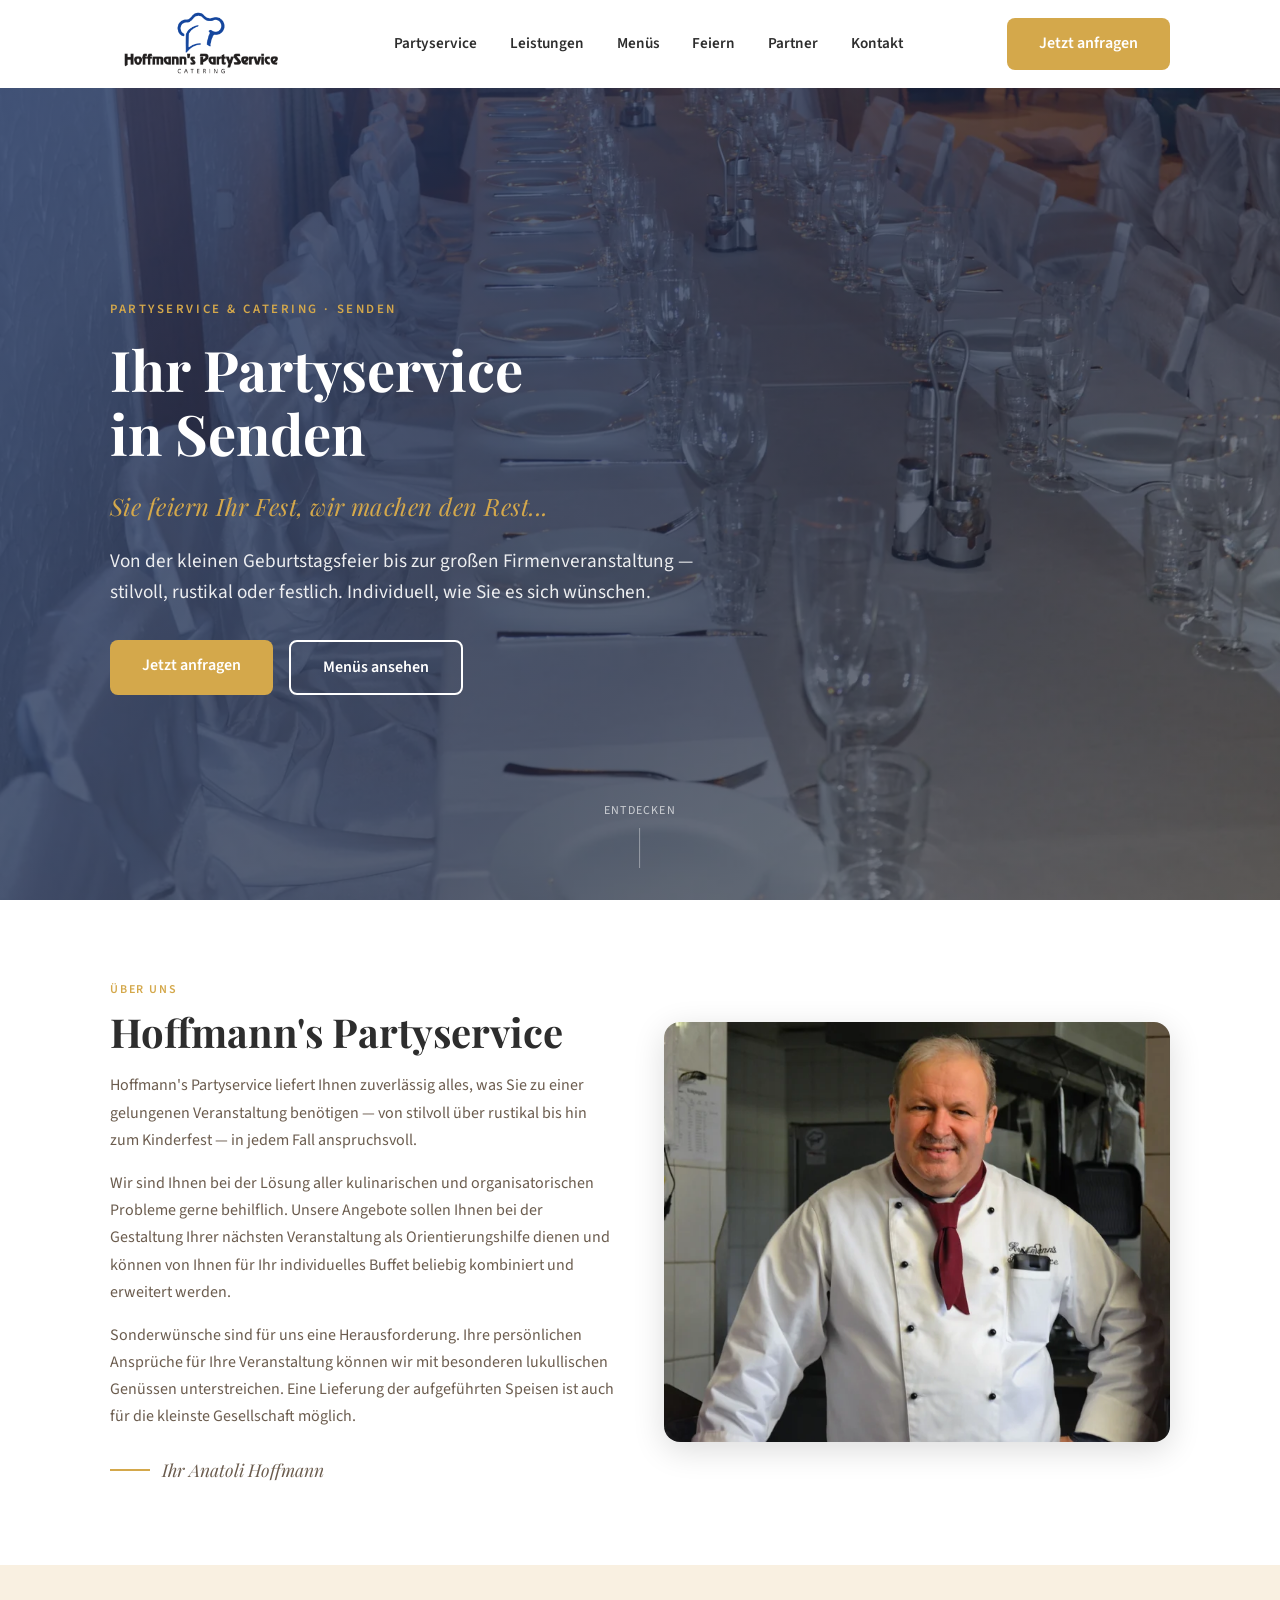
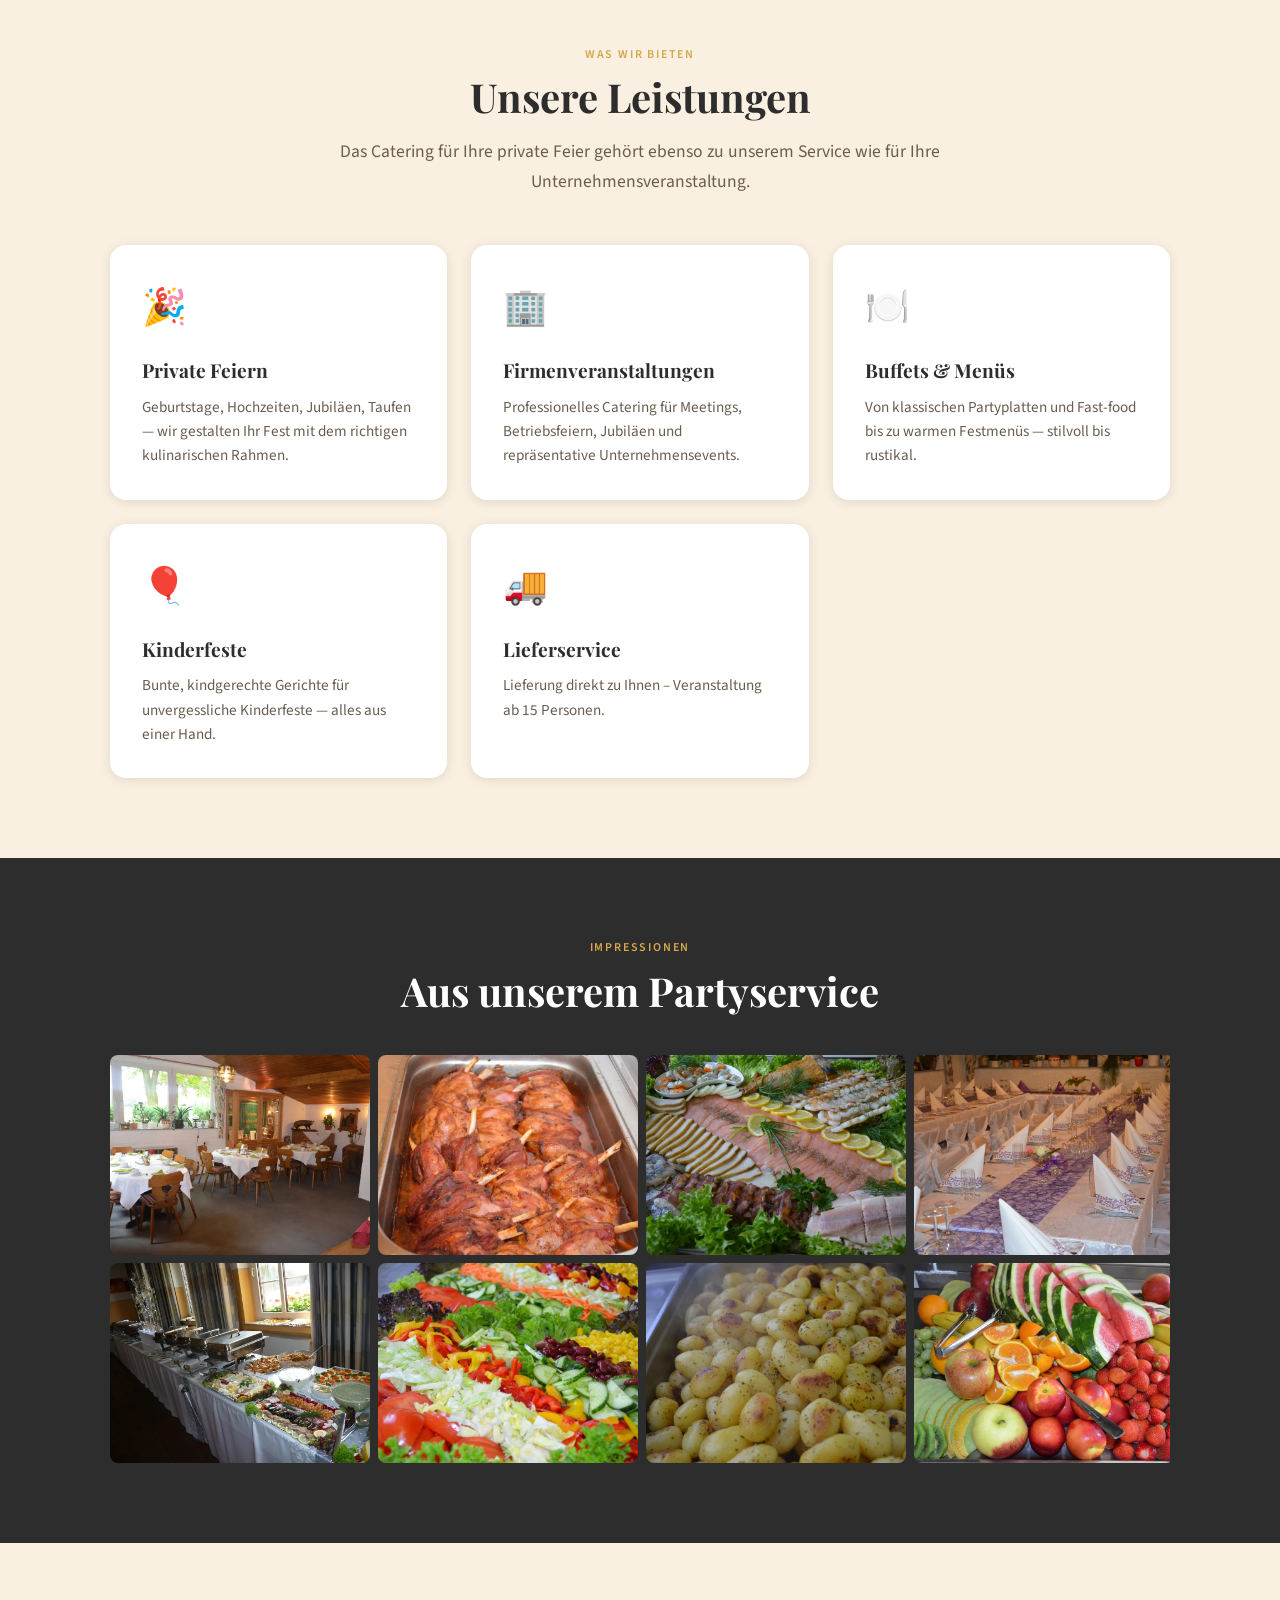
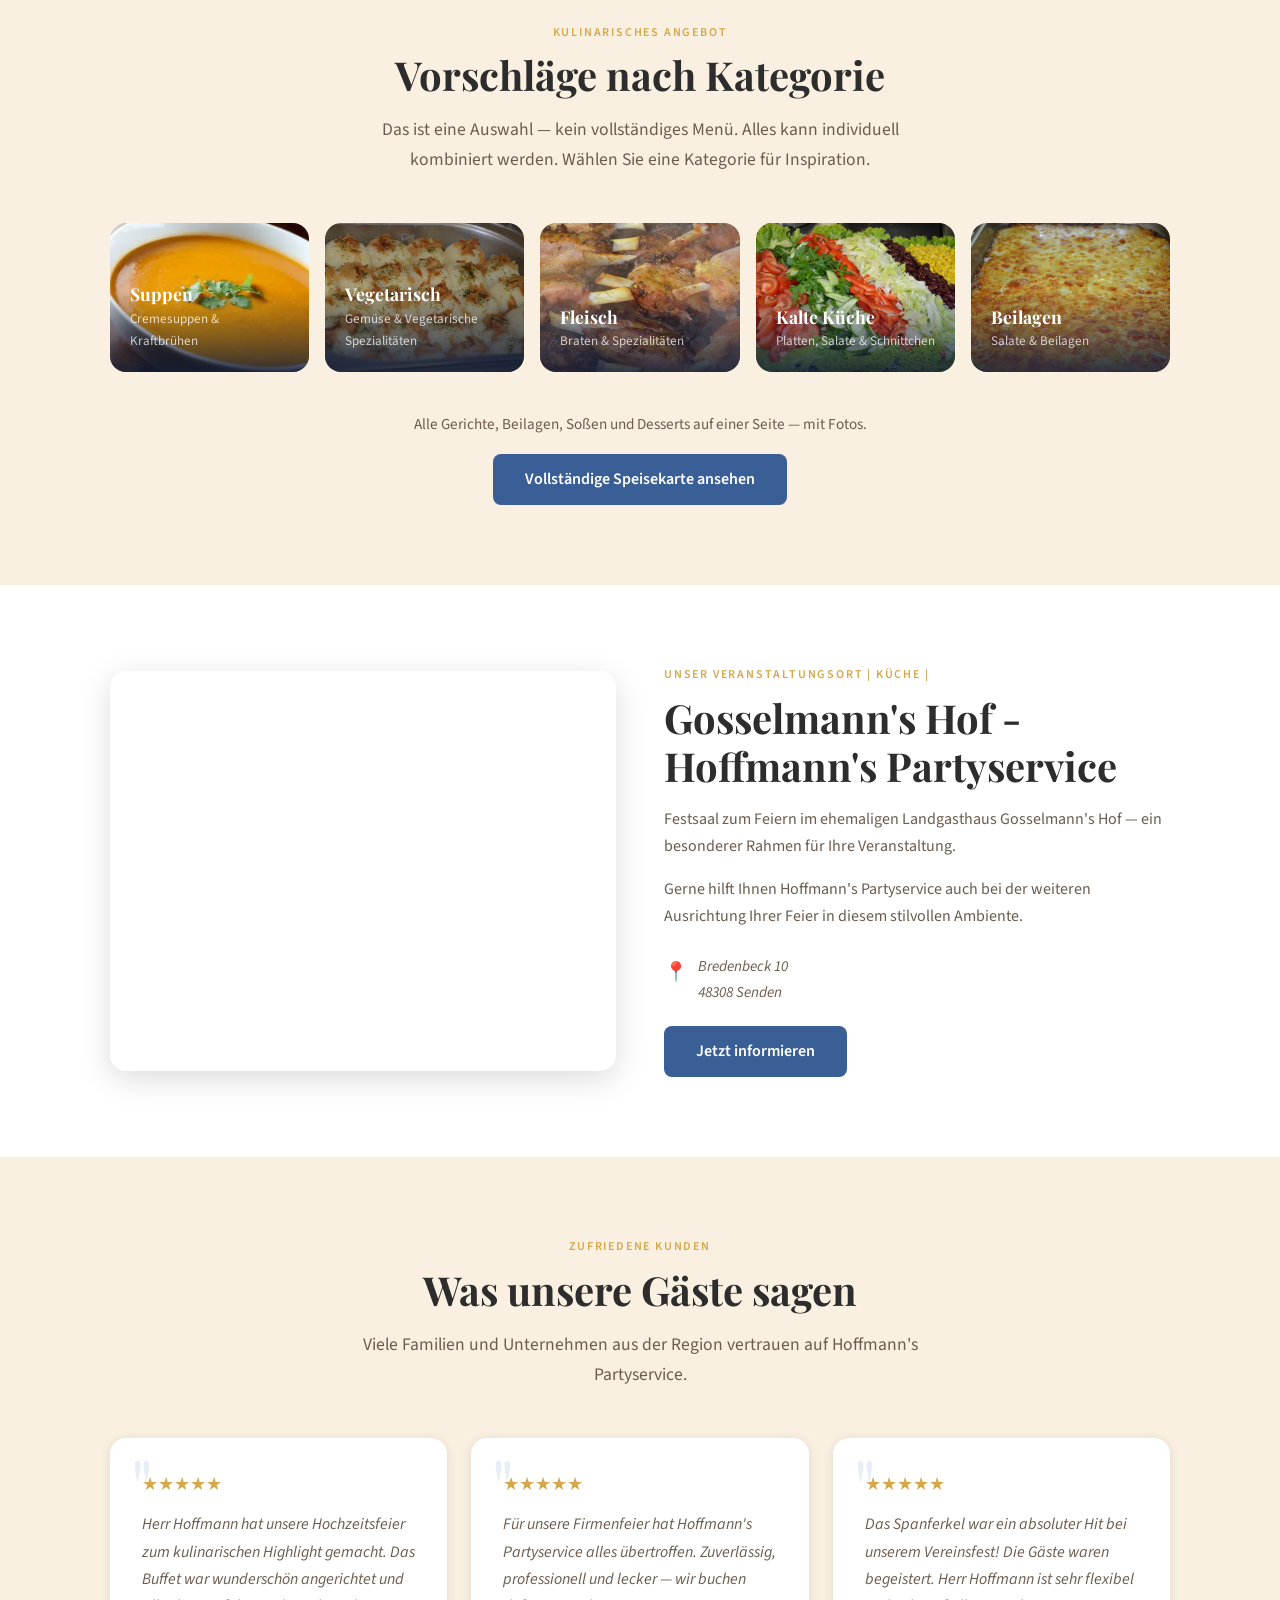
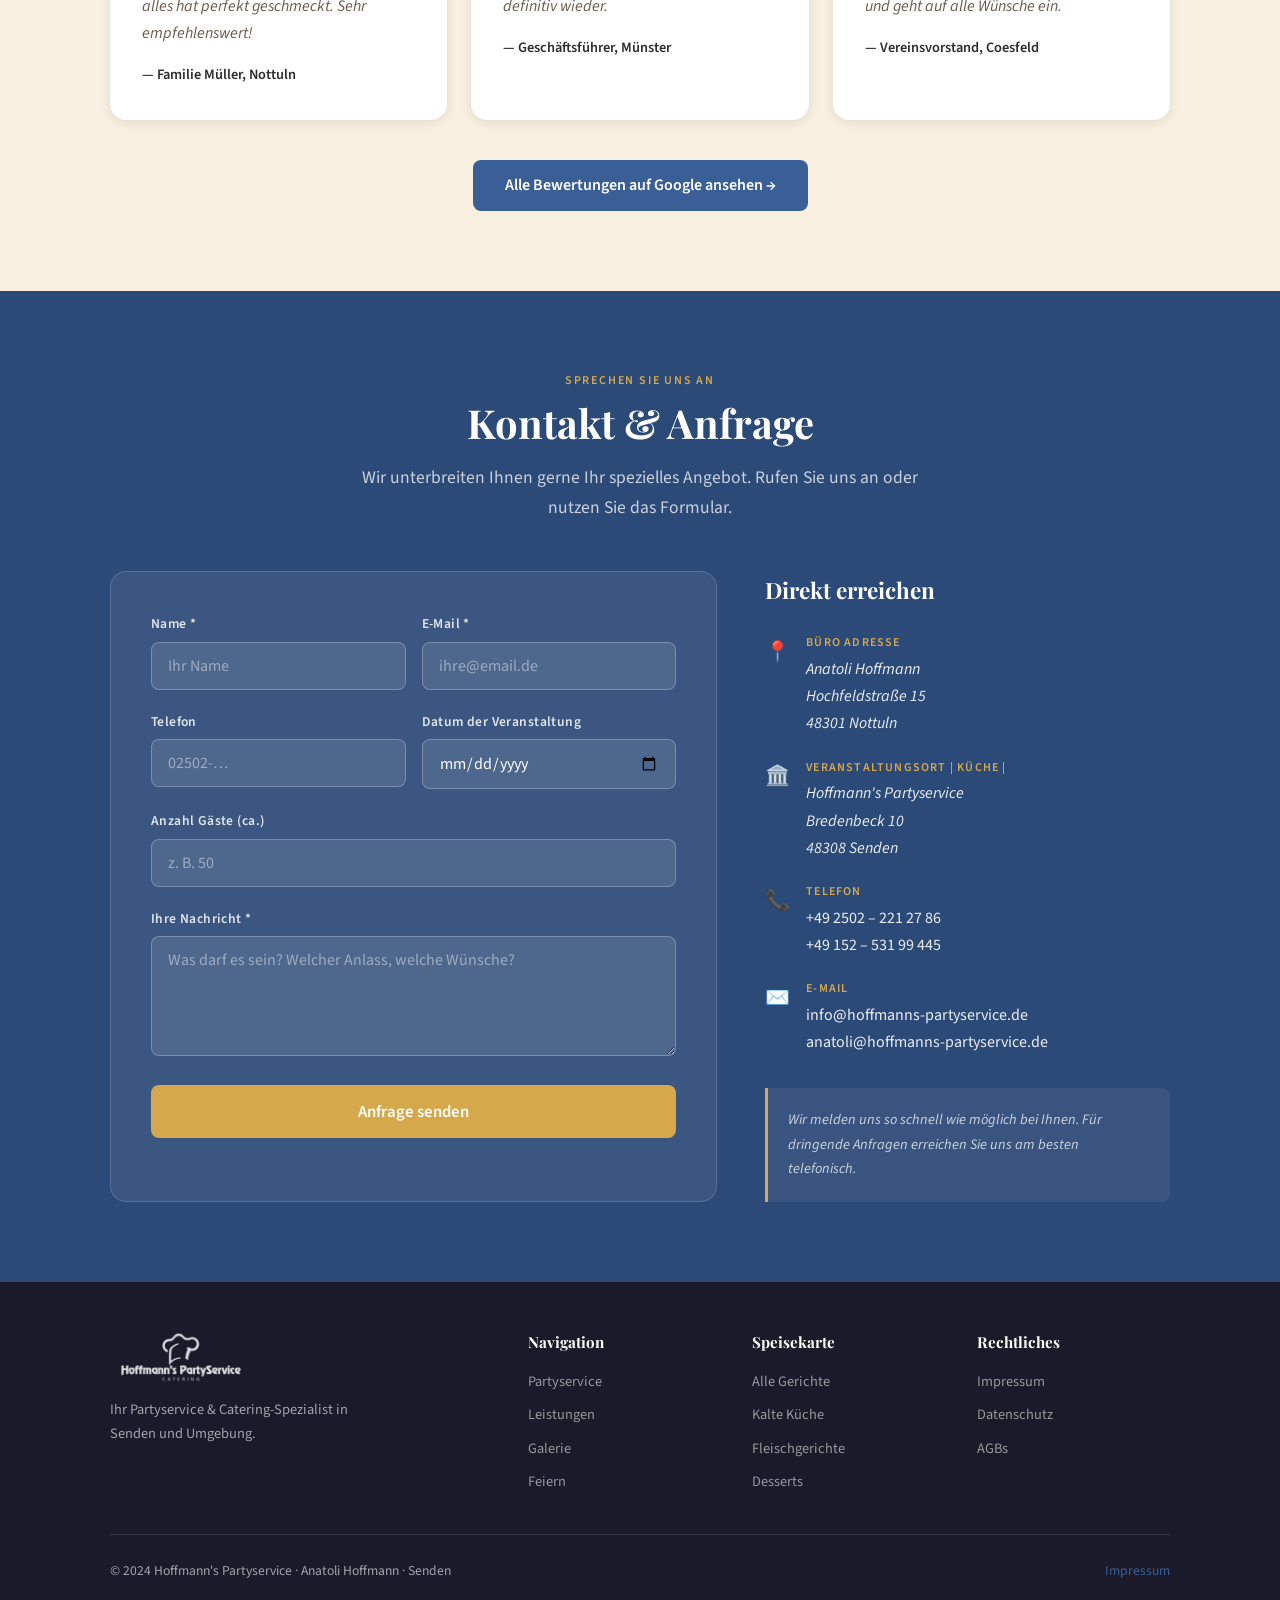
==== commit 39e40058: "Update images" ====
--- a/index.html
+++ b/index.html
@@ -7,7 +7,7 @@
   <meta name="description" content="Hoffmann's Partyservice in Senden: Professionelles Catering für private Feiern, Firmenfeiern, Hochzeiten und Buffets. Individuelle Menüs — stilvoll bis rustikal." />
   <meta name="keywords" content="Partyservice, Catering, Senden, Buffet, Firmenveranstaltung, Hochzeit, Geburtstag, Hoffmann" />
   <link rel="stylesheet" href="css/style.css" />
-  <link rel="icon" type="image/png" href="Bilder/logos/logo_hd.png" />
+  <link rel="icon" type="image/png" href="Bilder_web/logos/logo_hd.png" />
 </head>
 <body>
 
@@ -16,7 +16,7 @@
     <div class="container">
       <nav class="nav-inner" aria-label="Hauptnavigation">
         <a href="#" class="nav-logo" aria-label="Hoffmann's Partyservice — Startseite">
-          <img src="Bilder/logos/logo_hd.png" alt="Hoffmann's Partyservice Logo" />
+          <img src="Bilder_web/logos/logo_hd.png" alt="Hoffmann's Partyservice Logo" />
         </a>
 
         <ul class="nav-links" role="list">
@@ -50,10 +50,10 @@
   <!-- ══ HERO ════════════════════════════════════════════════ -->
   <section class="hero" aria-label="Willkommen">
     <div class="hero-bg" role="img" aria-label="Ansprechend angerichtetes Buffet">
-      <div class="hero-slide active" style="background-image:url('Bilder/hero/hero.jpg')"></div>
-      <div class="hero-slide" style="background-image:url('Bilder/hero/party7_Koch_7_SAM_0188.jpg')"></div>
-      <div class="hero-slide" style="background-image:url('Bilder/hero/gosselmann_inside.jpg')"></div>
-      <div class="hero-slide" style="background-image:url('Bilder/hero/party_Kueche-Koch_P1040674.jpg')"></div>
+      <div class="hero-slide active" style="background-image:url('Bilder_web/hero/DSC_0003.webp')"></div>
+      <div class="hero-slide" style="background-image:url('Bilder_web/hero/DSC_0658.webp')"></div>
+      <div class="hero-slide" style="background-image:url('Bilder_web/hero/feiern_P1040619.webp')"></div>
+      <div class="hero-slide" style="background-image:url('Bilder_web/hero/DSC_0777.webp')"></div>
     </div>
     <div class="hero-overlay"></div>
     <div class="container">
@@ -85,7 +85,7 @@
         </div>
 
         <div class="about-image reveal">
-          <img src="Bilder/profil/foto_start.jpg" alt="Anatoli Hoffmann in der Küche" loading="lazy" />
+          <img src="Bilder_web/profil/foto_start.webp" alt="Anatoli Hoffmann in der Küche" loading="lazy" />
         </div>
       </div>
     </div>
@@ -147,41 +147,41 @@
         <!-- Row 1: scrolls left -->
         <div class="gallery-row gallery-row--left">
           <div class="gallery-track">
-            <div class="gallery-item"><img src="Bilder/impressionen/party_P1040741.jpg"            alt="Angerichtetes Buffet" loading="lazy" /></div>
-            <div class="gallery-item"><img src="Bilder/impressionen/party_P1040755.jpg"            alt="Catering Auswahl" loading="lazy" /></div>
-            <div class="gallery-item"><img src="Bilder/impressionen/party7_Koch_7_SAM_0090.jpg"   alt="Koch in Aktion" loading="lazy" /></div>
-            <div class="gallery-item"><img src="Bilder/impressionen/party7_Koch_7_SAM_0079.jpg"   alt="Vorbereitung" loading="lazy" /></div>
-            <div class="gallery-item"><img src="Bilder/impressionen/party_P1040758.jpg"            alt="Festliches Buffet" loading="lazy" /></div>
-            <div class="gallery-item"><img src="Bilder/impressionen/party_Spanferkel-1377365163994.jpg" alt="Spanferkel" loading="lazy" /></div>
-            <div class="gallery-item"><img src="Bilder/impressionen/party_Koch_Auto_P1020892.jpg" alt="Partyservice Fahrzeug" loading="lazy" /></div>
+            <div class="gallery-item"><img src="Bilder_web/impressionen/DSC_0046.webp"          alt="Buffet Impression" loading="lazy" /></div>
+            <div class="gallery-item"><img src="Bilder_web/impressionen/DSC_0206.webp"          alt="Catering Auswahl" loading="lazy" /></div>
+            <div class="gallery-item"><img src="Bilder_web/impressionen/DSC_0308.webp"          alt="Festliches Arrangement" loading="lazy" /></div>
+            <div class="gallery-item"><img src="Bilder_web/impressionen/DSC_0390.webp"          alt="Party Catering" loading="lazy" /></div>
+            <div class="gallery-item"><img src="Bilder_web/impressionen/DSC_0440.webp"          alt="Angerichtete Speisen" loading="lazy" /></div>
+            <div class="gallery-item"><img src="Bilder_web/impressionen/DSC_0524.webp"          alt="Partyservice Buffet" loading="lazy" /></div>
+            <div class="gallery-item"><img src="Bilder_web/impressionen/feiern_P1040619.webp"   alt="Feiern mit Hoffmann's" loading="lazy" /></div>
             <!-- duplicates for seamless loop -->
-            <div class="gallery-item"><img src="Bilder/impressionen/party_P1040741.jpg"            alt="Angerichtetes Buffet" loading="lazy" /></div>
-            <div class="gallery-item"><img src="Bilder/impressionen/party_P1040755.jpg"            alt="Catering Auswahl" loading="lazy" /></div>
-            <div class="gallery-item"><img src="Bilder/impressionen/party7_Koch_7_SAM_0090.jpg"   alt="Koch in Aktion" loading="lazy" /></div>
-            <div class="gallery-item"><img src="Bilder/impressionen/party7_Koch_7_SAM_0079.jpg"   alt="Vorbereitung" loading="lazy" /></div>
-            <div class="gallery-item"><img src="Bilder/impressionen/party_P1040758.jpg"            alt="Festliches Buffet" loading="lazy" /></div>
-            <div class="gallery-item"><img src="Bilder/impressionen/party_Spanferkel-1377365163994.jpg" alt="Spanferkel" loading="lazy" /></div>
-            <div class="gallery-item"><img src="Bilder/impressionen/party_Koch_Auto_P1020892.jpg" alt="Partyservice Fahrzeug" loading="lazy" /></div>
+            <div class="gallery-item"><img src="Bilder_web/impressionen/DSC_0046.webp"          alt="Buffet Impression" loading="lazy" /></div>
+            <div class="gallery-item"><img src="Bilder_web/impressionen/DSC_0206.webp"          alt="Catering Auswahl" loading="lazy" /></div>
+            <div class="gallery-item"><img src="Bilder_web/impressionen/DSC_0308.webp"          alt="Festliches Arrangement" loading="lazy" /></div>
+            <div class="gallery-item"><img src="Bilder_web/impressionen/DSC_0390.webp"          alt="Party Catering" loading="lazy" /></div>
+            <div class="gallery-item"><img src="Bilder_web/impressionen/DSC_0440.webp"          alt="Angerichtete Speisen" loading="lazy" /></div>
+            <div class="gallery-item"><img src="Bilder_web/impressionen/DSC_0524.webp"          alt="Partyservice Buffet" loading="lazy" /></div>
+            <div class="gallery-item"><img src="Bilder_web/impressionen/feiern_P1040619.webp"   alt="Feiern mit Hoffmann's" loading="lazy" /></div>
           </div>
         </div>
         <!-- Row 2: scrolls right -->
         <div class="gallery-row gallery-row--right">
           <div class="gallery-track">
-            <div class="gallery-item"><img src="Bilder/impressionen/party_Koch_Auto_P1020892.jpg" alt="Partyservice Fahrzeug" loading="lazy" /></div>
-            <div class="gallery-item"><img src="Bilder/impressionen/party_Spanferkel-1377365163994.jpg" alt="Spanferkel" loading="lazy" /></div>
-            <div class="gallery-item"><img src="Bilder/impressionen/party_P1040758.jpg"            alt="Festliches Buffet" loading="lazy" /></div>
-            <div class="gallery-item"><img src="Bilder/impressionen/party7_Koch_7_SAM_0079.jpg"   alt="Vorbereitung" loading="lazy" /></div>
-            <div class="gallery-item"><img src="Bilder/impressionen/party7_Koch_7_SAM_0090.jpg"   alt="Koch in Aktion" loading="lazy" /></div>
-            <div class="gallery-item"><img src="Bilder/impressionen/party_P1040755.jpg"            alt="Catering Auswahl" loading="lazy" /></div>
-            <div class="gallery-item"><img src="Bilder/impressionen/party_P1040741.jpg"            alt="Angerichtetes Buffet" loading="lazy" /></div>
+            <div class="gallery-item"><img src="Bilder_web/impressionen/P1030131.webp"          alt="Partyservice Impression" loading="lazy" /></div>
+            <div class="gallery-item"><img src="Bilder_web/impressionen/DSC_0658.webp"          alt="Catering Spezialitäten" loading="lazy" /></div>
+            <div class="gallery-item"><img src="Bilder_web/impressionen/DSC_0713.webp"          alt="Festliches Buffet" loading="lazy" /></div>
+            <div class="gallery-item"><img src="Bilder_web/impressionen/DSC_0777.webp"          alt="Hoffmann's Partyservice" loading="lazy" /></div>
+            <div class="gallery-item"><img src="Bilder_web/impressionen/DSC_0879.webp"          alt="Buffet Auswahl" loading="lazy" /></div>
+            <div class="gallery-item"><img src="Bilder_web/impressionen/DSC_0938.webp"          alt="Partyservice Senden" loading="lazy" /></div>
+            <div class="gallery-item"><img src="Bilder_web/impressionen/DSC_0002.webp"          alt="Spezialitäten" loading="lazy" /></div>
             <!-- duplicates for seamless loop -->
-            <div class="gallery-item"><img src="Bilder/impressionen/party_Koch_Auto_P1020892.jpg" alt="Partyservice Fahrzeug" loading="lazy" /></div>
-            <div class="gallery-item"><img src="Bilder/impressionen/party_Spanferkel-1377365163994.jpg" alt="Spanferkel" loading="lazy" /></div>
-            <div class="gallery-item"><img src="Bilder/impressionen/party_P1040758.jpg"            alt="Festliches Buffet" loading="lazy" /></div>
-            <div class="gallery-item"><img src="Bilder/impressionen/party7_Koch_7_SAM_0079.jpg"   alt="Vorbereitung" loading="lazy" /></div>
-            <div class="gallery-item"><img src="Bilder/impressionen/party7_Koch_7_SAM_0090.jpg"   alt="Koch in Aktion" loading="lazy" /></div>
-            <div class="gallery-item"><img src="Bilder/impressionen/party_P1040755.jpg"            alt="Catering Auswahl" loading="lazy" /></div>
-            <div class="gallery-item"><img src="Bilder/impressionen/party_P1040741.jpg"            alt="Angerichtetes Buffet" loading="lazy" /></div>
+            <div class="gallery-item"><img src="Bilder_web/impressionen/P1030131.webp"          alt="Partyservice Impression" loading="lazy" /></div>
+            <div class="gallery-item"><img src="Bilder_web/impressionen/DSC_0658.webp"          alt="Catering Spezialitäten" loading="lazy" /></div>
+            <div class="gallery-item"><img src="Bilder_web/impressionen/DSC_0713.webp"          alt="Festliches Buffet" loading="lazy" /></div>
+            <div class="gallery-item"><img src="Bilder_web/impressionen/DSC_0777.webp"          alt="Hoffmann's Partyservice" loading="lazy" /></div>
+            <div class="gallery-item"><img src="Bilder_web/impressionen/DSC_0879.webp"          alt="Buffet Auswahl" loading="lazy" /></div>
+            <div class="gallery-item"><img src="Bilder_web/impressionen/DSC_0938.webp"          alt="Partyservice Senden" loading="lazy" /></div>
+            <div class="gallery-item"><img src="Bilder_web/impressionen/DSC_0002.webp"          alt="Spezialitäten" loading="lazy" /></div>
           </div>
         </div>
       </div>
@@ -226,39 +226,46 @@
       </div>
 
       <div class="menu-categories-grid">
+        <a href="menues.html#suppen" class="menu-category-card reveal">
+          <img src="Bilder_web/menues/suppen/Kürbis Suppe.webp" alt="Suppen" loading="lazy" />
+          <div class="menu-category-overlay">
+            <span class="menu-category-title">Suppen</span>
+            <span class="menu-category-sub">Cremesuppen &amp; Kraftbrühen</span>
+          </div>
+        </a>
+        <a href="menues.html#vegetarisch" class="menu-category-card reveal">
+          <img src="Bilder_web/menues/vegetarisch/DSC_0016.webp" alt="Vegetarische Gerichte" loading="lazy" />
+          <div class="menu-category-overlay">
+            <span class="menu-category-title">Vegetarisch</span>
+            <span class="menu-category-sub">Gemüse &amp; Vegetarische Spezialitäten</span>
+          </div>
+        </a>
+        <a href="menues.html#fleischgerichte" class="menu-category-card reveal">
+          <img src="Bilder_web/menues/fleisch/DSC_0002.webp" alt="Fleischspezialitäten" loading="lazy" />
+          <div class="menu-category-overlay">
+            <span class="menu-category-title">Fleisch</span>
+            <span class="menu-category-sub">Braten &amp; Spezialitäten</span>
+          </div>
+        </a>
         <a href="menues.html#kaltekueche" class="menu-category-card reveal">
-          <img src="Bilder/menues/kaltekueche/DSC_0001.JPG" alt="Kalte Küche — Platten und Salate" loading="lazy" />
+          <img src="Bilder_web/menues/kaltekueche/DSC_0001.webp" alt="Kalte Küche — Platten und Salate" loading="lazy" />
           <div class="menu-category-overlay">
             <span class="menu-category-title">Kalte Küche</span>
             <span class="menu-category-sub">Platten, Salate &amp; Schnittchen</span>
           </div>
         </a>
-        <a href="menues.html#fleischgerichte" class="menu-category-card reveal">
-          <img src="Bilder/menues/fleisch/DSC_0002.JPG" alt="Fleischspezialitäten" loading="lazy" />
+        <!-- <a href="menues.html#kaltekueche" class="menu-category-card reveal">
+          <img src="Bilder_web/menues/kaltekueche/DSC_0040.webp" alt="Salate" loading="lazy" />
           <div class="menu-category-overlay">
-            <span class="menu-category-title">Fleisch</span>
-            <span class="menu-category-sub">Braten &amp; Spezialitäten</span>
-          </div>
-        </a>
+            <span class="menu-category-title">Salate</span>
+            <span class="menu-category-sub">Frische Salate &amp; Salatplatten</span>
+          </div>
+        </a> -->
         <a href="menues.html#beilagen" class="menu-category-card reveal">
-          <img src="Bilder/menues/vegetarisch/DSC_0016.JPG" alt="Beilagen und Gemüse" loading="lazy" />
+          <img src="Bilder_web/menues/beilagen/DSC_0063.webp" alt="Salate und Gemüse" loading="lazy" />
           <div class="menu-category-overlay">
             <span class="menu-category-title">Beilagen</span>
-            <span class="menu-category-sub">Gemüse &amp; Beilagen</span>
-          </div>
-        </a>
-        <a href="menues.html#desserts" class="menu-category-card reveal">
-          <img src="Bilder/menues/desserts/DSC_0156.JPG" alt="Desserts" loading="lazy" />
-          <div class="menu-category-overlay">
-            <span class="menu-category-title">Desserts</span>
-            <span class="menu-category-sub">Süße Verführungen</span>
-          </div>
-        </a>
-        <a href="menues.html#kaltekueche" class="menu-category-card reveal">
-          <img src="Bilder/menues/suppen/DSC_0041.JPG" alt="Party Service" loading="lazy" />
-          <div class="menu-category-overlay">
-            <span class="menu-category-title">Party</span>
-            <span class="menu-category-sub">Schnittchen &amp; Canapés</span>
+            <span class="menu-category-sub">Salate &amp; Beilagen</span>
           </div>
         </a>
       </div>
@@ -348,7 +355,7 @@
             ACTION: Ersetzen Sie "XXXX" mit Ihrer Formspree-Formular-ID.
             Kostenloser Account unter: https://formspree.io
           -->
-          <form id="contact-form" action="https://formspree.io/f/mreowgbe" method="POST" novalidate>
+          <form id="contact-form" action="https://formspree.io/f/maqlgpok" method="POST" novalidate>
             <input type="hidden" name="_language" value="de" />
             <input type="text" name="_gotcha" style="display:none" tabindex="-1" autocomplete="off" />
 
@@ -455,7 +462,7 @@
     <div class="container">
       <div class="footer-inner">
         <div class="footer-brand">
-          <img src="Bilder/logos/logo_hd.png" alt="Hoffmann's Partyservice" />
+          <img src="Bilder_web/logos/logo_hd.png" alt="Hoffmann's Partyservice" />
           <p>Ihr Partyservice &amp; Catering-Spezialist in Senden und Umgebung.</p>
         </div>
 
--- a/css/style.css
+++ b/css/style.css
@@ -1232,22 +1232,45 @@
 }
 
 /* Photo strip inside menu sections — horizontal scroll */
+.photo-carousel {
+  position: relative;
+  margin: 1rem 0 1.5rem;
+}
+.carousel-btn {
+  position: absolute;
+  top: 50%;
+  transform: translateY(-50%);
+  width: 2.4rem;
+  height: 2.4rem;
+  border: none;
+  border-radius: 50%;
+  background: var(--accent);
+  color: var(--light);
+  font-size: 1.6rem;
+  line-height: 1;
+  cursor: pointer;
+  display: flex;
+  align-items: center;
+  justify-content: center;
+  transition: background 0.2s, transform 0.15s;
+  z-index: 2;
+  box-shadow: var(--shadow);
+}
+.carousel-btn:hover { background: var(--accent-dark); transform: translateY(-50%) scale(1.08); }
+.carousel-prev { left: 0.3rem; }
+.carousel-next { right: 0.3rem; }
+
 .section-photos {
   display: flex;
   gap: 0.4rem;
   overflow-x: auto;
   scroll-snap-type: x mandatory;
-  margin: 1rem 0 1.5rem;
   border-radius: var(--radius);
-  padding-bottom: 0.25rem;
-  scrollbar-width: thin;
-  scrollbar-color: var(--cream-dark) transparent;
-}
-.section-photos::-webkit-scrollbar { height: 4px; }
-.section-photos::-webkit-scrollbar-track { background: transparent; }
-.section-photos::-webkit-scrollbar-thumb { background: var(--cream-dark); border-radius: 2px; }
+  scrollbar-width: none;
+}
+.section-photos::-webkit-scrollbar { display: none; }
 .section-photo {
-  flex: 0 0 220px;
+  flex: 0 0 calc(33.33% - 0.27rem);
   aspect-ratio: 4/3;
   overflow: hidden;
   scroll-snap-align: start;
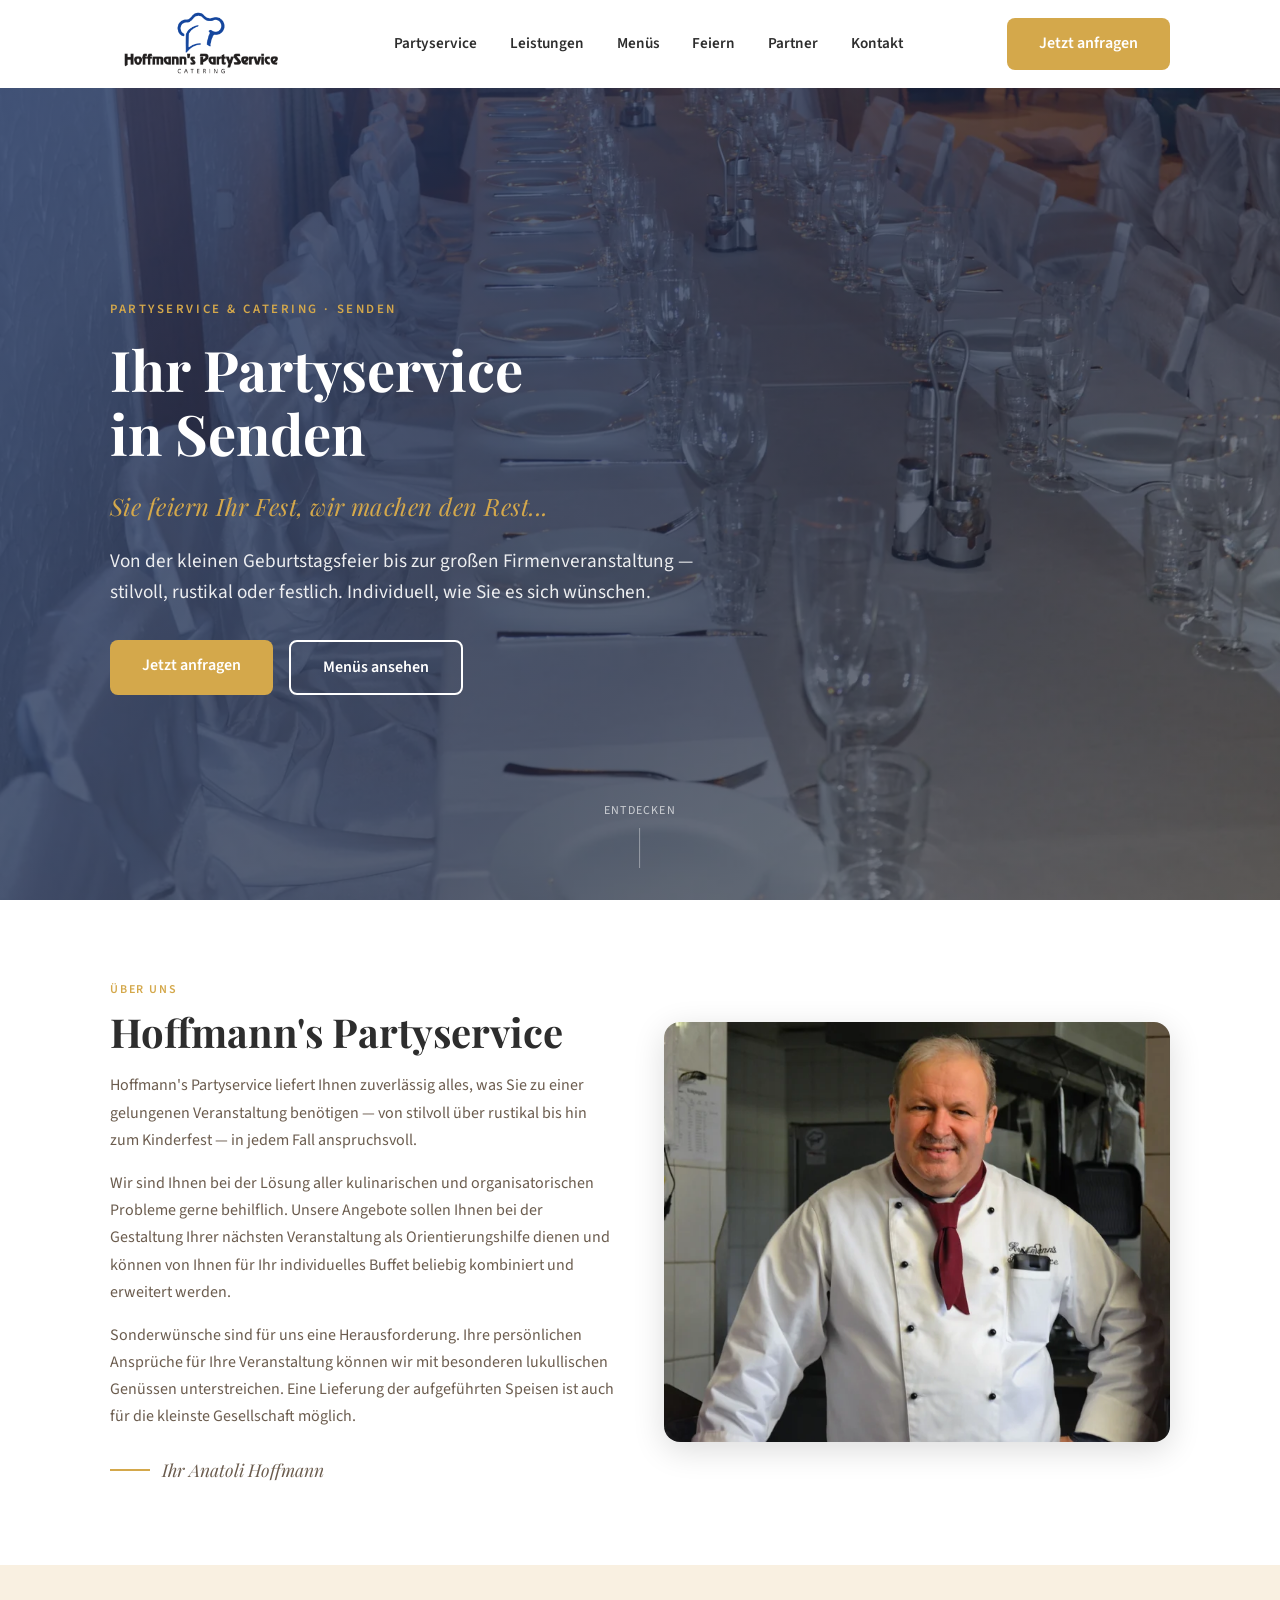
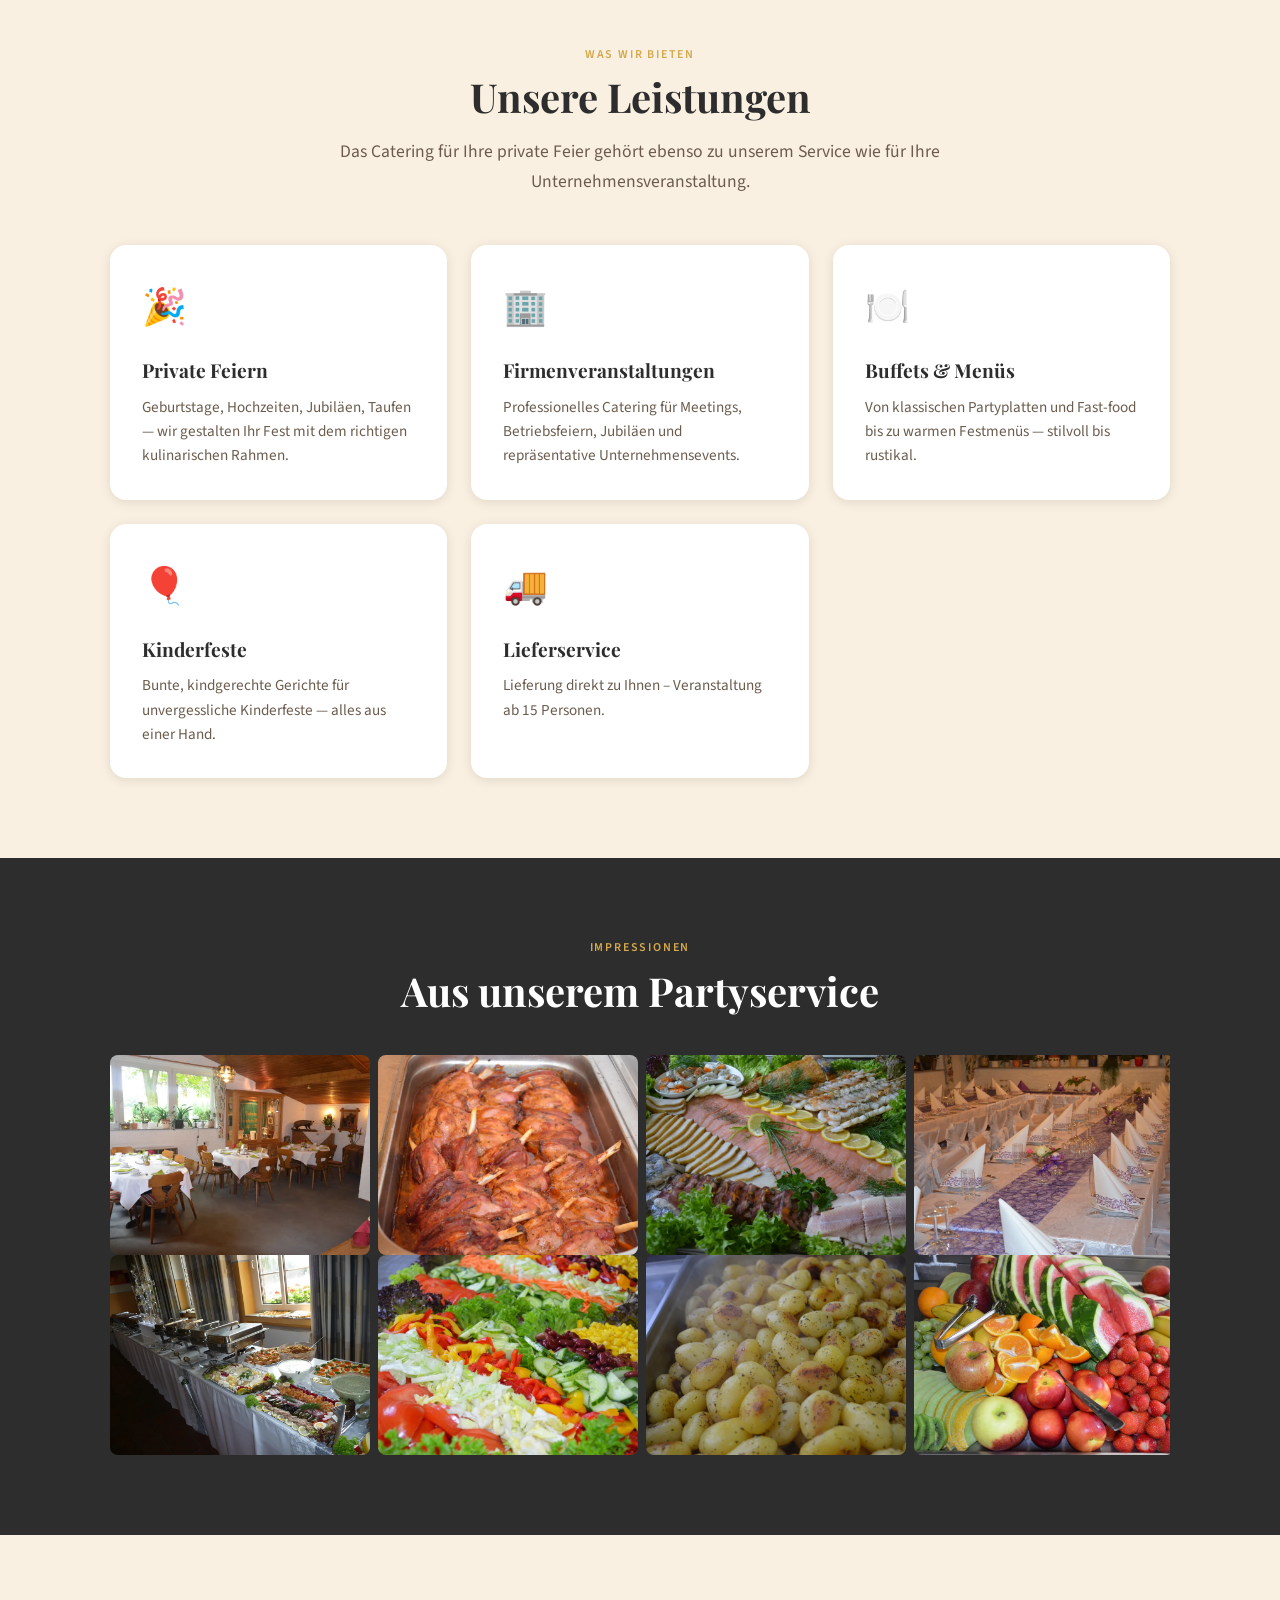
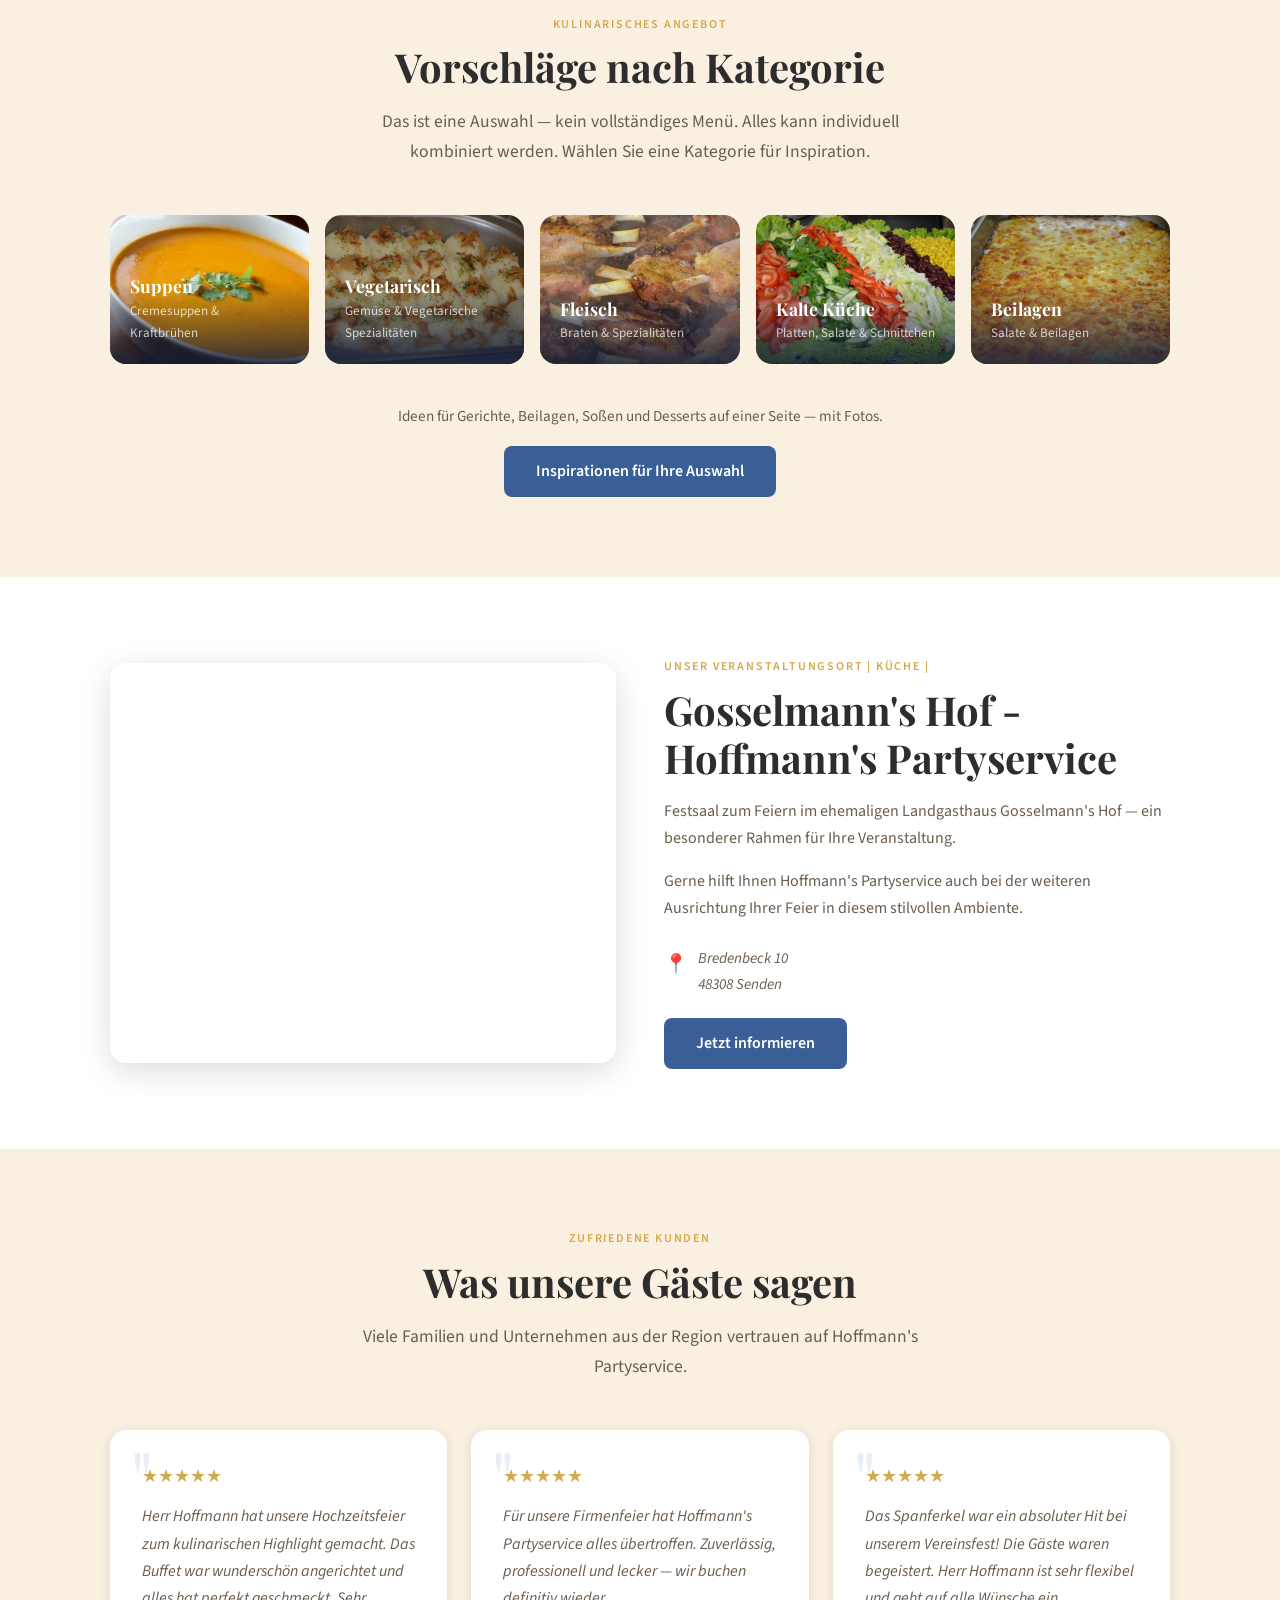
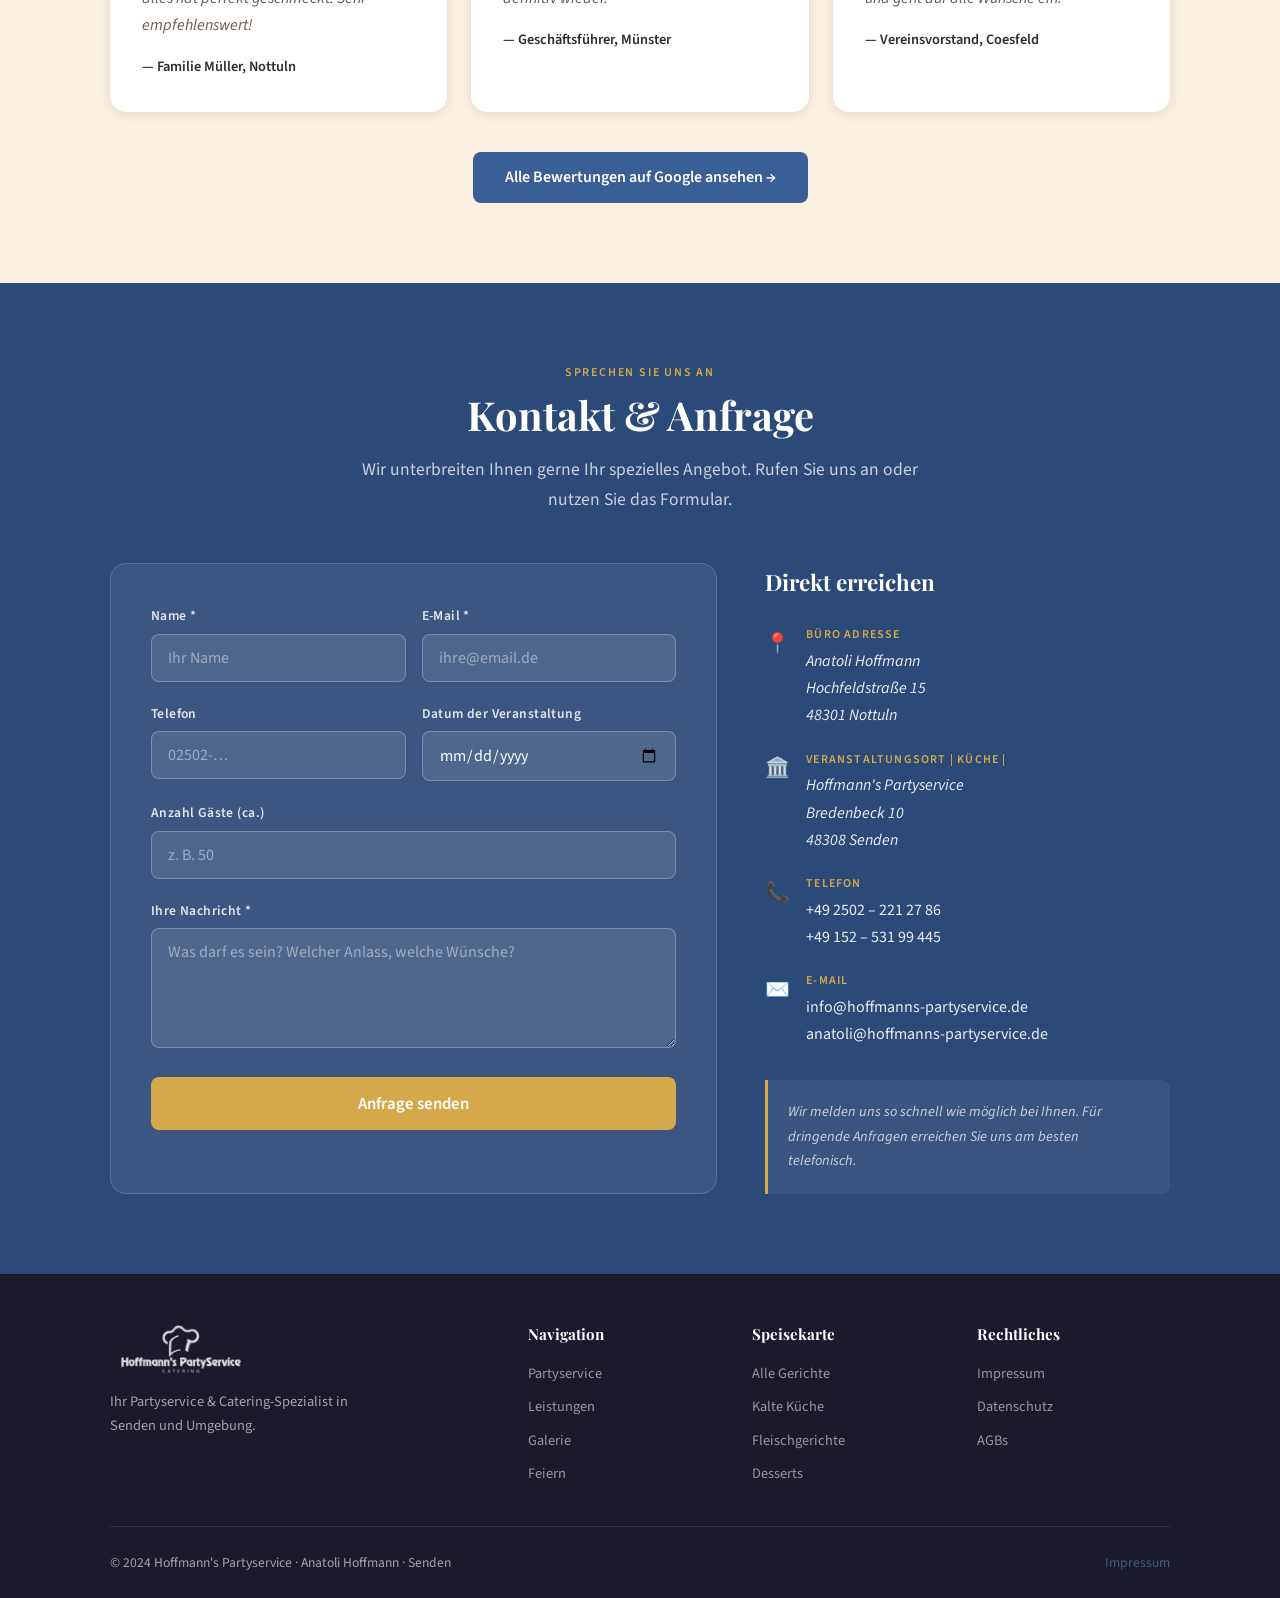
==== commit 6ceaea6e: "impressionen" ====
--- a/index.html
+++ b/index.html
@@ -50,10 +50,12 @@
   <!-- ══ HERO ════════════════════════════════════════════════ -->
   <section class="hero" aria-label="Willkommen">
     <div class="hero-bg" role="img" aria-label="Ansprechend angerichtetes Buffet">
+      <div class="hero-slide active" style="background-image:url('Bilder_web/hero/1426661703605.webp')"></div>
       <div class="hero-slide active" style="background-image:url('Bilder_web/hero/DSC_0003.webp')"></div>
       <div class="hero-slide" style="background-image:url('Bilder_web/hero/DSC_0658.webp')"></div>
-      <div class="hero-slide" style="background-image:url('Bilder_web/hero/feiern_P1040619.webp')"></div>
+      <div class="hero-slide" style="background-image:url('Bilder_web/hero/fisch.webp')"></div>
       <div class="hero-slide" style="background-image:url('Bilder_web/hero/DSC_0777.webp')"></div>
+      <div class="hero-slide" style="background-image:url('Bilder_web/hero/P1030131.webp')"></div>
     </div>
     <div class="hero-overlay"></div>
     <div class="container">
@@ -153,7 +155,6 @@
             <div class="gallery-item"><img src="Bilder_web/impressionen/DSC_0390.webp"          alt="Party Catering" loading="lazy" /></div>
             <div class="gallery-item"><img src="Bilder_web/impressionen/DSC_0440.webp"          alt="Angerichtete Speisen" loading="lazy" /></div>
             <div class="gallery-item"><img src="Bilder_web/impressionen/DSC_0524.webp"          alt="Partyservice Buffet" loading="lazy" /></div>
-            <div class="gallery-item"><img src="Bilder_web/impressionen/feiern_P1040619.webp"   alt="Feiern mit Hoffmann's" loading="lazy" /></div>
             <!-- duplicates for seamless loop -->
             <div class="gallery-item"><img src="Bilder_web/impressionen/DSC_0046.webp"          alt="Buffet Impression" loading="lazy" /></div>
             <div class="gallery-item"><img src="Bilder_web/impressionen/DSC_0206.webp"          alt="Catering Auswahl" loading="lazy" /></div>
@@ -161,8 +162,7 @@
             <div class="gallery-item"><img src="Bilder_web/impressionen/DSC_0390.webp"          alt="Party Catering" loading="lazy" /></div>
             <div class="gallery-item"><img src="Bilder_web/impressionen/DSC_0440.webp"          alt="Angerichtete Speisen" loading="lazy" /></div>
             <div class="gallery-item"><img src="Bilder_web/impressionen/DSC_0524.webp"          alt="Partyservice Buffet" loading="lazy" /></div>
-            <div class="gallery-item"><img src="Bilder_web/impressionen/feiern_P1040619.webp"   alt="Feiern mit Hoffmann's" loading="lazy" /></div>
-          </div>
+            div>
         </div>
         <!-- Row 2: scrolls right -->
         <div class="gallery-row gallery-row--right">
@@ -271,8 +271,8 @@
       </div>
 
       <div style="text-align:center; margin-top:2.5rem;">
-        <p style="color:var(--mid); margin-bottom:1rem; font-size:0.95rem;">Alle Gerichte, Beilagen, Soßen und Desserts auf einer Seite — mit Fotos.</p>
-        <a href="menues.html" class="btn btn-blue">Vollständige Speisekarte ansehen</a>
+        <p style="color:var(--mid); margin-bottom:1rem; font-size:0.95rem;">Ideen für Gerichte, Beilagen, Soßen und Desserts auf einer Seite — mit Fotos.</p>
+        <a href="menues.html" class="btn btn-blue">Inspirationen für Ihre Auswahl</a>
       </div>
     </div>
   </section>
--- a/css/style.css
+++ b/css/style.css
@@ -469,6 +469,43 @@
   from { transform: translateX(-50%); }
   to   { transform: translateX(0); }
 }
+
+/* Gallery navigation buttons */
+.gallery-row {
+  position: relative;
+}
+.gallery-nav-btn {
+  position: absolute;
+  top: 50%;
+  transform: translateY(-50%);
+  width: 2.4rem;
+  height: 2.4rem;
+  border: none;
+  border-radius: 50%;
+  background: var(--accent);
+  color: #fff;
+  font-size: 1.3rem;
+  cursor: pointer;
+  display: flex;
+  align-items: center;
+  justify-content: center;
+  transition: background 0.2s, transform 0.15s, opacity 0.2s;
+  z-index: 10;
+  box-shadow: var(--shadow);
+  opacity: 0;
+}
+.gallery-row:hover .gallery-nav-btn {
+  opacity: 1;
+}
+.gallery-nav-btn:hover {
+  background: var(--accent-dark);
+  transform: translateY(-50%) scale(1.08);
+}
+.gallery-nav-btn:active {
+  transform: translateY(-50%) scale(0.95);
+}
+.gallery-nav-prev { left: 0.5rem; }
+.gallery-nav-next { right: 0.5rem; }
 
 .gallery-item {
   width: 260px;
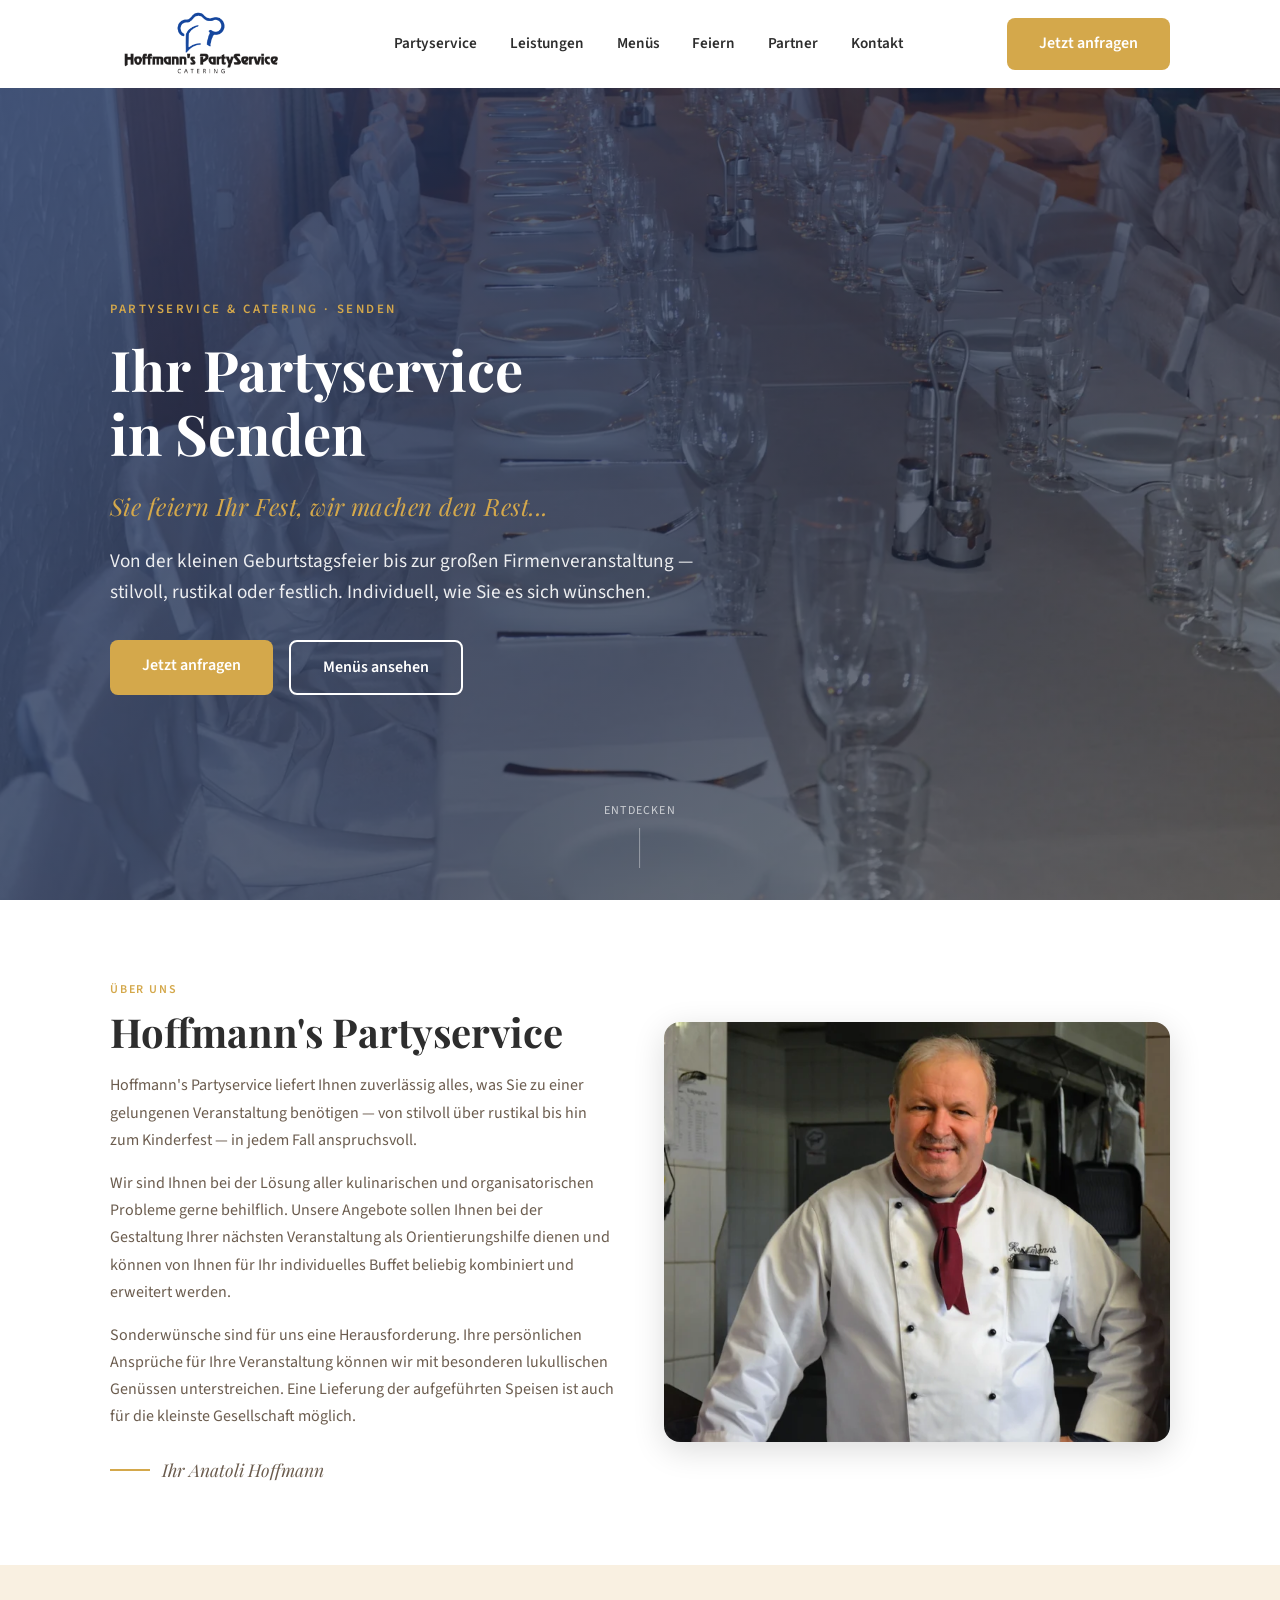
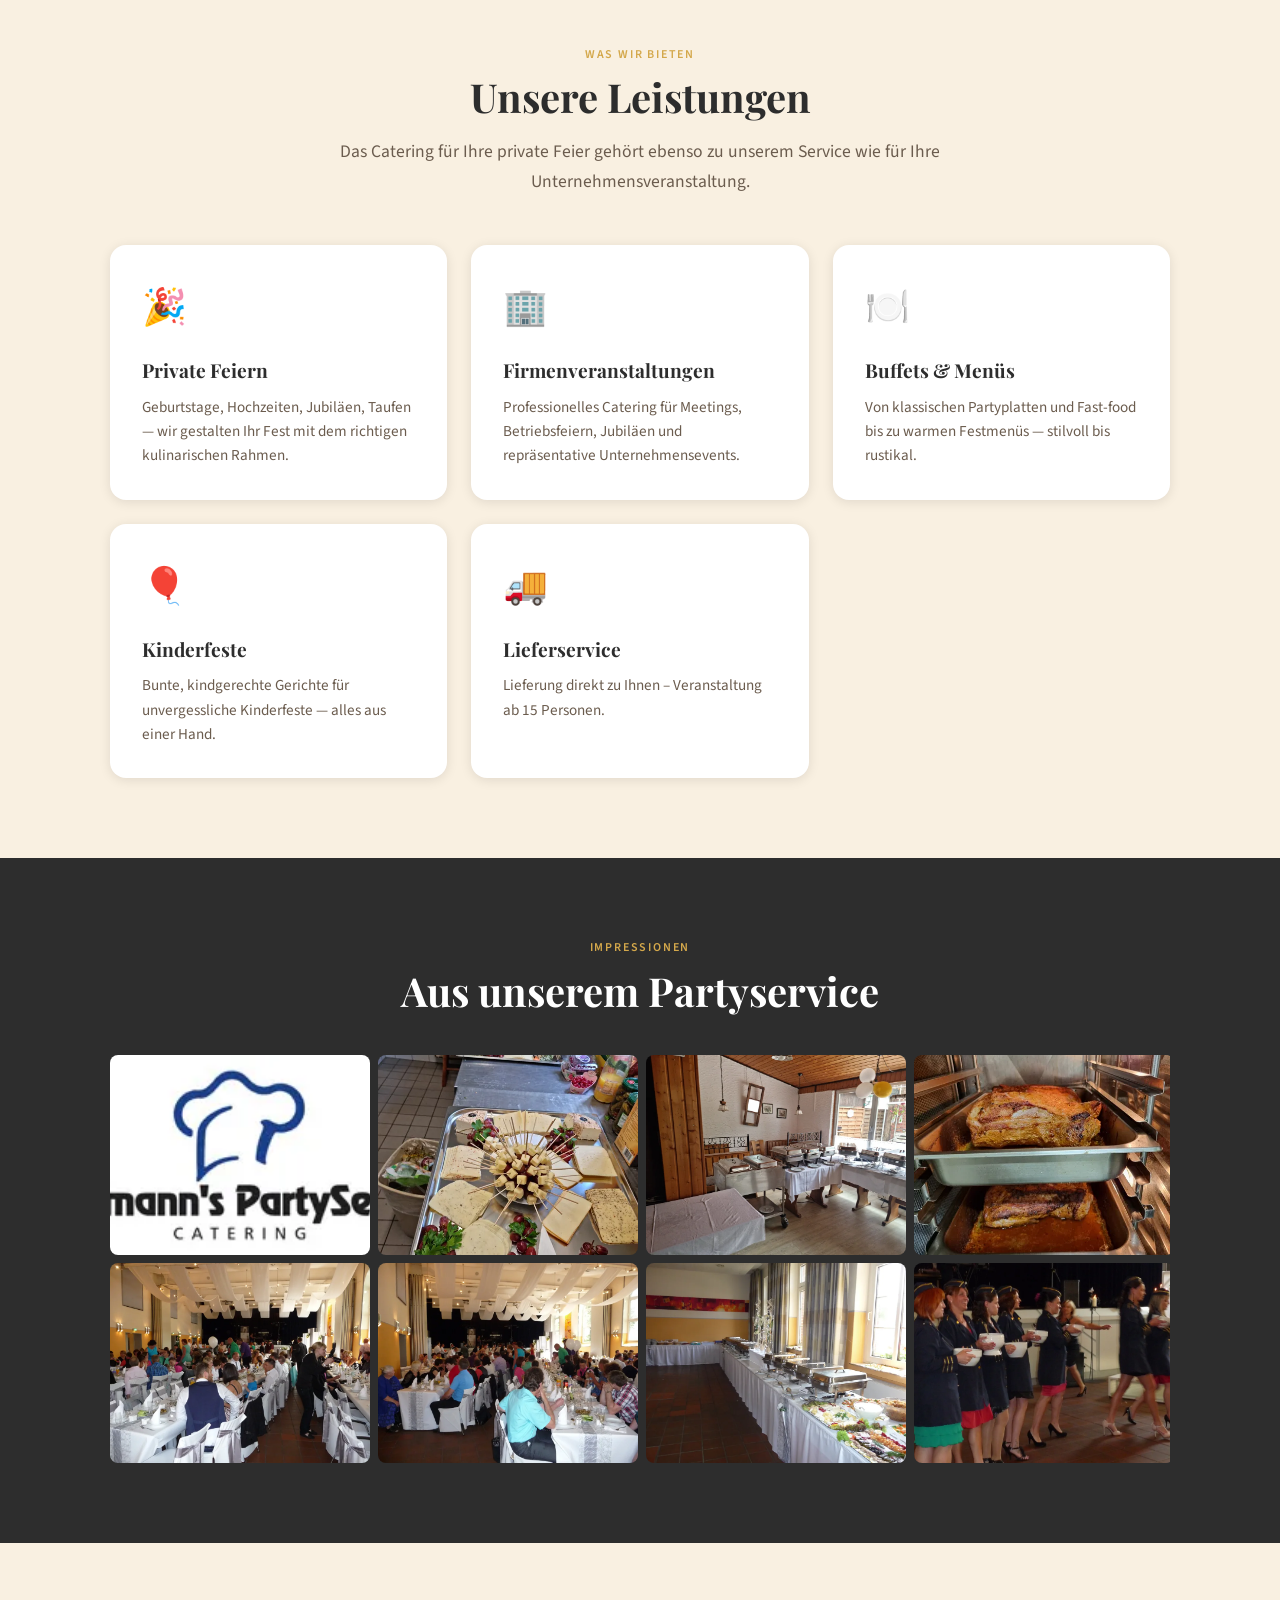
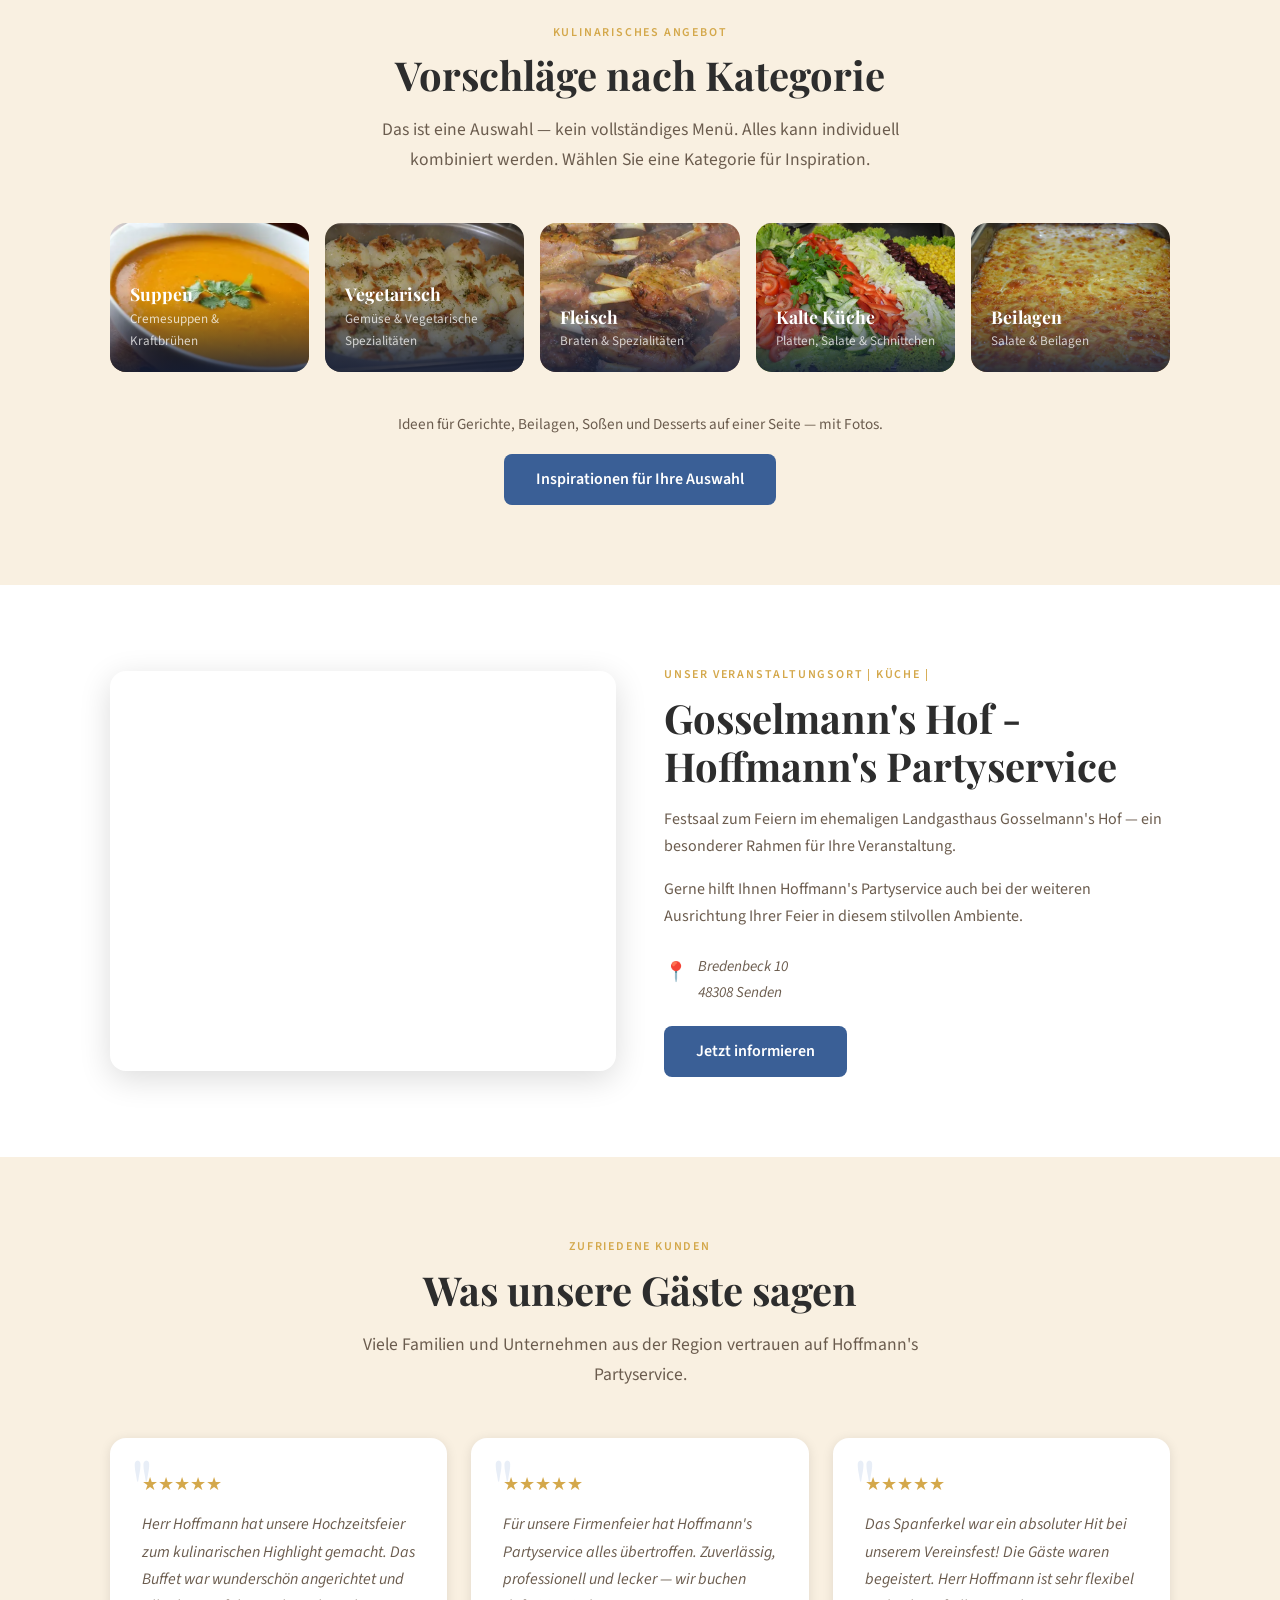
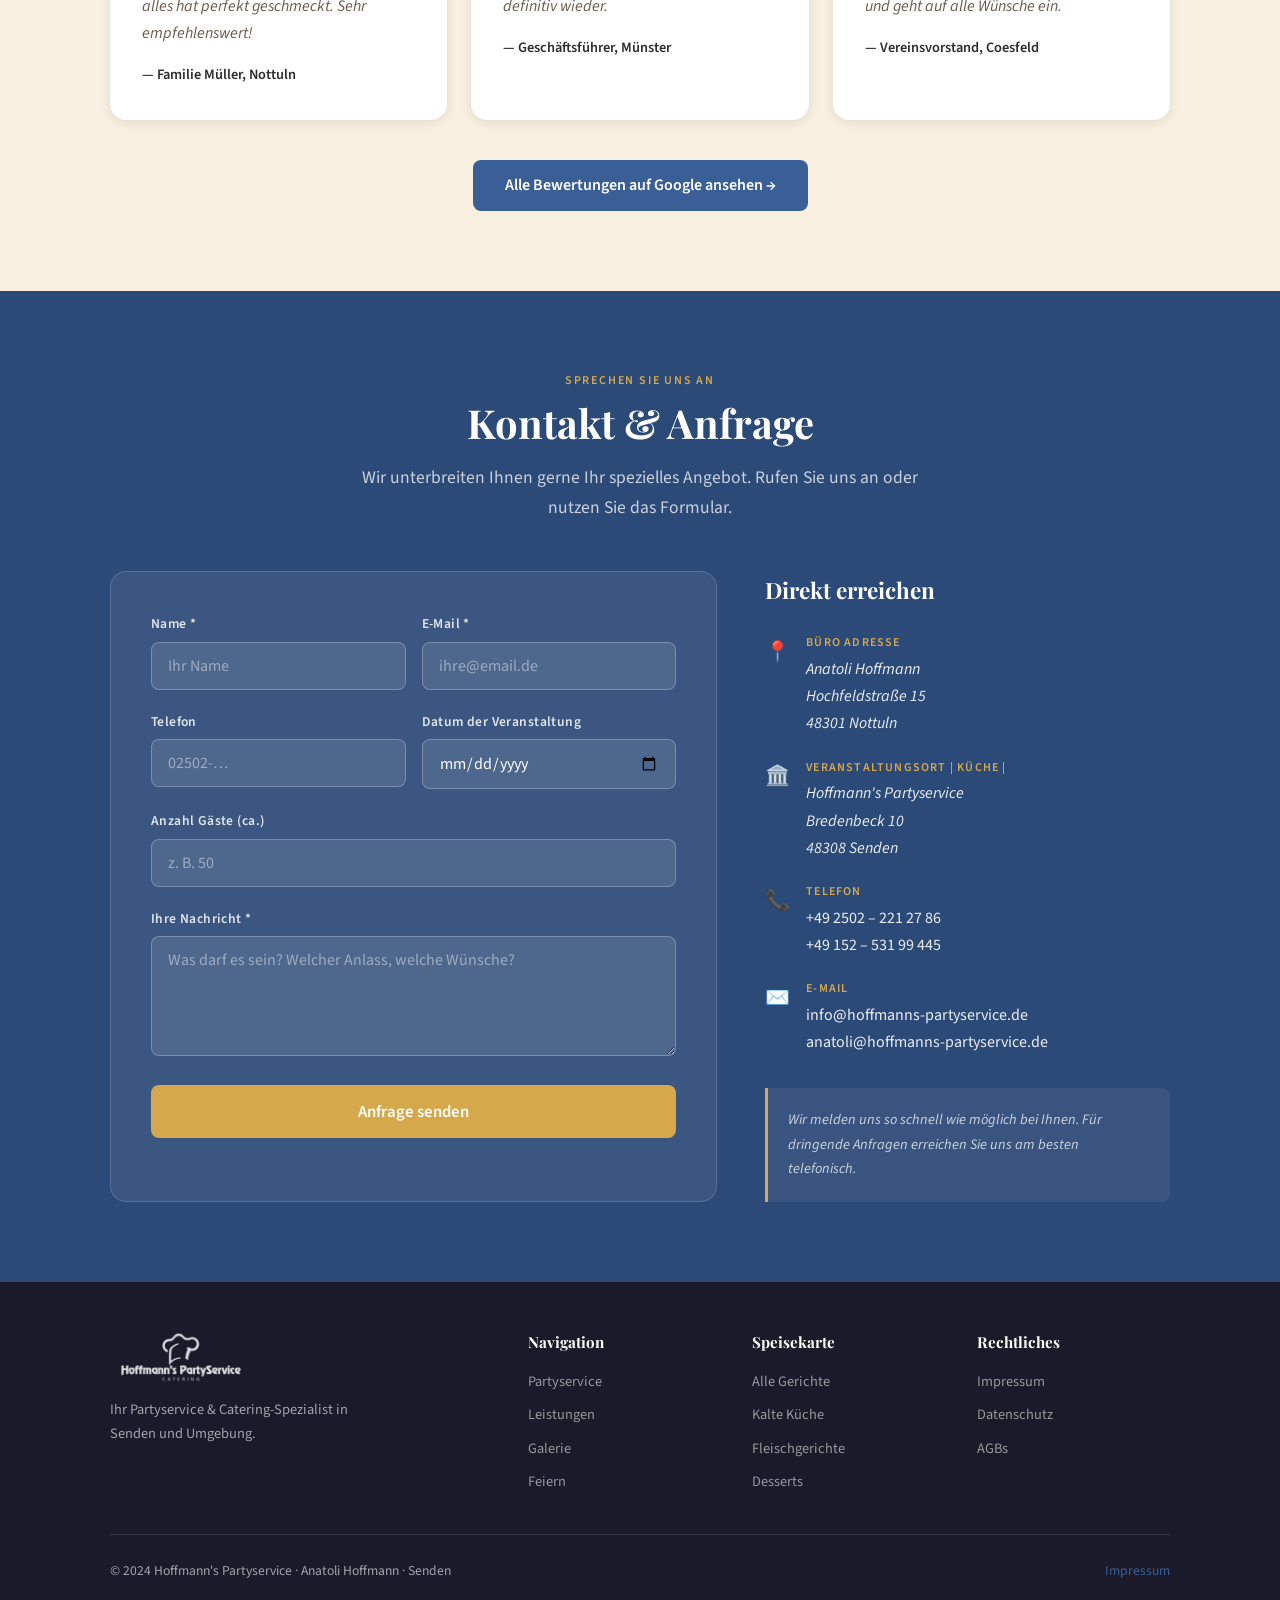
==== commit b7feb08f: "update impressionen gallery with new photos and fix marquee controls  - replace all impressionen ima" ====
--- a/index.html
+++ b/index.html
@@ -149,39 +149,133 @@
         <!-- Row 1: scrolls left -->
         <div class="gallery-row gallery-row--left">
           <div class="gallery-track">
-            <div class="gallery-item"><img src="Bilder_web/impressionen/DSC_0046.webp"          alt="Buffet Impression" loading="lazy" /></div>
-            <div class="gallery-item"><img src="Bilder_web/impressionen/DSC_0206.webp"          alt="Catering Auswahl" loading="lazy" /></div>
-            <div class="gallery-item"><img src="Bilder_web/impressionen/DSC_0308.webp"          alt="Festliches Arrangement" loading="lazy" /></div>
-            <div class="gallery-item"><img src="Bilder_web/impressionen/DSC_0390.webp"          alt="Party Catering" loading="lazy" /></div>
-            <div class="gallery-item"><img src="Bilder_web/impressionen/DSC_0440.webp"          alt="Angerichtete Speisen" loading="lazy" /></div>
-            <div class="gallery-item"><img src="Bilder_web/impressionen/DSC_0524.webp"          alt="Partyservice Buffet" loading="lazy" /></div>
+            <div class="gallery-item"><img src="Bilder_web/impressionen/WhatsApp%20Image%202026-04-09%20at%2022.26.00.webp" alt="Partyservice Impression" loading="lazy" /></div>
+            <div class="gallery-item"><img src="Bilder_web/impressionen/WhatsApp%20Image%202026-04-13%20at%2022.24.05%20%281%29.webp" alt="Partyservice Impression" loading="lazy" /></div>
+            <div class="gallery-item"><img src="Bilder_web/impressionen/WhatsApp%20Image%202026-04-13%20at%2022.24.05%20%2810%29.webp" alt="Partyservice Impression" loading="lazy" /></div>
+            <div class="gallery-item"><img src="Bilder_web/impressionen/WhatsApp%20Image%202026-04-13%20at%2022.24.05%20%2811%29.webp" alt="Partyservice Impression" loading="lazy" /></div>
+            <div class="gallery-item"><img src="Bilder_web/impressionen/WhatsApp%20Image%202026-04-13%20at%2022.24.05%20%2812%29.webp" alt="Partyservice Impression" loading="lazy" /></div>
+            <div class="gallery-item"><img src="Bilder_web/impressionen/WhatsApp%20Image%202026-04-13%20at%2022.24.05%20%2813%29.webp" alt="Partyservice Impression" loading="lazy" /></div>
+            <div class="gallery-item"><img src="Bilder_web/impressionen/WhatsApp%20Image%202026-04-13%20at%2022.24.05%20%2814%29.webp" alt="Partyservice Impression" loading="lazy" /></div>
+            <div class="gallery-item"><img src="Bilder_web/impressionen/WhatsApp%20Image%202026-04-13%20at%2022.24.05%20%2815%29.webp" alt="Partyservice Impression" loading="lazy" /></div>
+            <div class="gallery-item"><img src="Bilder_web/impressionen/WhatsApp%20Image%202026-04-13%20at%2022.24.05%20%2816%29.webp" alt="Partyservice Impression" loading="lazy" /></div>
+            <div class="gallery-item"><img src="Bilder_web/impressionen/WhatsApp%20Image%202026-04-13%20at%2022.24.05%20%2817%29.webp" alt="Partyservice Impression" loading="lazy" /></div>
+            <div class="gallery-item"><img src="Bilder_web/impressionen/WhatsApp%20Image%202026-04-13%20at%2022.24.05%20%2818%29.webp" alt="Partyservice Impression" loading="lazy" /></div>
+            <div class="gallery-item"><img src="Bilder_web/impressionen/WhatsApp%20Image%202026-04-13%20at%2022.24.05%20%2819%29.webp" alt="Partyservice Impression" loading="lazy" /></div>
+            <div class="gallery-item"><img src="Bilder_web/impressionen/WhatsApp%20Image%202026-04-13%20at%2022.24.05%20%282%29.webp" alt="Partyservice Impression" loading="lazy" /></div>
+            <div class="gallery-item"><img src="Bilder_web/impressionen/WhatsApp%20Image%202026-04-13%20at%2022.24.05%20%2820%29.webp" alt="Partyservice Impression" loading="lazy" /></div>
+            <div class="gallery-item"><img src="Bilder_web/impressionen/WhatsApp%20Image%202026-04-13%20at%2022.24.05%20%2821%29.webp" alt="Partyservice Impression" loading="lazy" /></div>
+            <div class="gallery-item"><img src="Bilder_web/impressionen/WhatsApp%20Image%202026-04-13%20at%2022.24.05%20%2822%29.webp" alt="Partyservice Impression" loading="lazy" /></div>
+            <div class="gallery-item"><img src="Bilder_web/impressionen/WhatsApp%20Image%202026-04-13%20at%2022.24.05%20%2823%29.webp" alt="Partyservice Impression" loading="lazy" /></div>
+            <div class="gallery-item"><img src="Bilder_web/impressionen/WhatsApp%20Image%202026-04-13%20at%2022.24.05%20%283%29.webp" alt="Partyservice Impression" loading="lazy" /></div>
+            <div class="gallery-item"><img src="Bilder_web/impressionen/WhatsApp%20Image%202026-04-13%20at%2022.24.05%20%284%29.webp" alt="Partyservice Impression" loading="lazy" /></div>
+            <div class="gallery-item"><img src="Bilder_web/impressionen/WhatsApp%20Image%202026-04-13%20at%2022.24.05%20%285%29.webp" alt="Partyservice Impression" loading="lazy" /></div>
+            <div class="gallery-item"><img src="Bilder_web/impressionen/WhatsApp%20Image%202026-04-13%20at%2022.24.05%20%286%29.webp" alt="Partyservice Impression" loading="lazy" /></div>
+            <div class="gallery-item"><img src="Bilder_web/impressionen/WhatsApp%20Image%202026-04-13%20at%2022.24.05%20%287%29.webp" alt="Partyservice Impression" loading="lazy" /></div>
+            <div class="gallery-item"><img src="Bilder_web/impressionen/WhatsApp%20Image%202026-04-13%20at%2022.24.05%20%288%29.webp" alt="Partyservice Impression" loading="lazy" /></div>
+            <div class="gallery-item"><img src="Bilder_web/impressionen/WhatsApp%20Image%202026-04-13%20at%2022.24.05%20%289%29.webp" alt="Partyservice Impression" loading="lazy" /></div>
+            <div class="gallery-item"><img src="Bilder_web/impressionen/WhatsApp%20Image%202026-04-13%20at%2022.24.05.webp" alt="Partyservice Impression" loading="lazy" /></div>
+            <div class="gallery-item"><img src="Bilder_web/impressionen/WhatsApp%20Image%202026-04-13%20at%2022.24.06%20%281%29.webp" alt="Partyservice Impression" loading="lazy" /></div>
+            <div class="gallery-item"><img src="Bilder_web/impressionen/WhatsApp%20Image%202026-04-13%20at%2022.24.06%20%2810%29.webp" alt="Partyservice Impression" loading="lazy" /></div>
+            <div class="gallery-item"><img src="Bilder_web/impressionen/WhatsApp%20Image%202026-04-13%20at%2022.24.06%20%2811%29.webp" alt="Partyservice Impression" loading="lazy" /></div>
+            <div class="gallery-item"><img src="Bilder_web/impressionen/WhatsApp%20Image%202026-04-13%20at%2022.24.06%20%2812%29.webp" alt="Partyservice Impression" loading="lazy" /></div>
+            <div class="gallery-item"><img src="Bilder_web/impressionen/WhatsApp%20Image%202026-04-13%20at%2022.24.06%20%2813%29.webp" alt="Partyservice Impression" loading="lazy" /></div>
             <!-- duplicates for seamless loop -->
-            <div class="gallery-item"><img src="Bilder_web/impressionen/DSC_0046.webp"          alt="Buffet Impression" loading="lazy" /></div>
-            <div class="gallery-item"><img src="Bilder_web/impressionen/DSC_0206.webp"          alt="Catering Auswahl" loading="lazy" /></div>
-            <div class="gallery-item"><img src="Bilder_web/impressionen/DSC_0308.webp"          alt="Festliches Arrangement" loading="lazy" /></div>
-            <div class="gallery-item"><img src="Bilder_web/impressionen/DSC_0390.webp"          alt="Party Catering" loading="lazy" /></div>
-            <div class="gallery-item"><img src="Bilder_web/impressionen/DSC_0440.webp"          alt="Angerichtete Speisen" loading="lazy" /></div>
-            <div class="gallery-item"><img src="Bilder_web/impressionen/DSC_0524.webp"          alt="Partyservice Buffet" loading="lazy" /></div>
-            div>
+            <div class="gallery-item"><img src="Bilder_web/impressionen/WhatsApp%20Image%202026-04-09%20at%2022.26.00.webp" alt="Partyservice Impression" loading="lazy" /></div>
+            <div class="gallery-item"><img src="Bilder_web/impressionen/WhatsApp%20Image%202026-04-13%20at%2022.24.05%20%281%29.webp" alt="Partyservice Impression" loading="lazy" /></div>
+            <div class="gallery-item"><img src="Bilder_web/impressionen/WhatsApp%20Image%202026-04-13%20at%2022.24.05%20%2810%29.webp" alt="Partyservice Impression" loading="lazy" /></div>
+            <div class="gallery-item"><img src="Bilder_web/impressionen/WhatsApp%20Image%202026-04-13%20at%2022.24.05%20%2811%29.webp" alt="Partyservice Impression" loading="lazy" /></div>
+            <div class="gallery-item"><img src="Bilder_web/impressionen/WhatsApp%20Image%202026-04-13%20at%2022.24.05%20%2812%29.webp" alt="Partyservice Impression" loading="lazy" /></div>
+            <div class="gallery-item"><img src="Bilder_web/impressionen/WhatsApp%20Image%202026-04-13%20at%2022.24.05%20%2813%29.webp" alt="Partyservice Impression" loading="lazy" /></div>
+            <div class="gallery-item"><img src="Bilder_web/impressionen/WhatsApp%20Image%202026-04-13%20at%2022.24.05%20%2814%29.webp" alt="Partyservice Impression" loading="lazy" /></div>
+            <div class="gallery-item"><img src="Bilder_web/impressionen/WhatsApp%20Image%202026-04-13%20at%2022.24.05%20%2815%29.webp" alt="Partyservice Impression" loading="lazy" /></div>
+            <div class="gallery-item"><img src="Bilder_web/impressionen/WhatsApp%20Image%202026-04-13%20at%2022.24.05%20%2816%29.webp" alt="Partyservice Impression" loading="lazy" /></div>
+            <div class="gallery-item"><img src="Bilder_web/impressionen/WhatsApp%20Image%202026-04-13%20at%2022.24.05%20%2817%29.webp" alt="Partyservice Impression" loading="lazy" /></div>
+            <div class="gallery-item"><img src="Bilder_web/impressionen/WhatsApp%20Image%202026-04-13%20at%2022.24.05%20%2818%29.webp" alt="Partyservice Impression" loading="lazy" /></div>
+            <div class="gallery-item"><img src="Bilder_web/impressionen/WhatsApp%20Image%202026-04-13%20at%2022.24.05%20%2819%29.webp" alt="Partyservice Impression" loading="lazy" /></div>
+            <div class="gallery-item"><img src="Bilder_web/impressionen/WhatsApp%20Image%202026-04-13%20at%2022.24.05%20%282%29.webp" alt="Partyservice Impression" loading="lazy" /></div>
+            <div class="gallery-item"><img src="Bilder_web/impressionen/WhatsApp%20Image%202026-04-13%20at%2022.24.05%20%2820%29.webp" alt="Partyservice Impression" loading="lazy" /></div>
+            <div class="gallery-item"><img src="Bilder_web/impressionen/WhatsApp%20Image%202026-04-13%20at%2022.24.05%20%2821%29.webp" alt="Partyservice Impression" loading="lazy" /></div>
+            <div class="gallery-item"><img src="Bilder_web/impressionen/WhatsApp%20Image%202026-04-13%20at%2022.24.05%20%2822%29.webp" alt="Partyservice Impression" loading="lazy" /></div>
+            <div class="gallery-item"><img src="Bilder_web/impressionen/WhatsApp%20Image%202026-04-13%20at%2022.24.05%20%2823%29.webp" alt="Partyservice Impression" loading="lazy" /></div>
+            <div class="gallery-item"><img src="Bilder_web/impressionen/WhatsApp%20Image%202026-04-13%20at%2022.24.05%20%283%29.webp" alt="Partyservice Impression" loading="lazy" /></div>
+            <div class="gallery-item"><img src="Bilder_web/impressionen/WhatsApp%20Image%202026-04-13%20at%2022.24.05%20%284%29.webp" alt="Partyservice Impression" loading="lazy" /></div>
+            <div class="gallery-item"><img src="Bilder_web/impressionen/WhatsApp%20Image%202026-04-13%20at%2022.24.05%20%285%29.webp" alt="Partyservice Impression" loading="lazy" /></div>
+            <div class="gallery-item"><img src="Bilder_web/impressionen/WhatsApp%20Image%202026-04-13%20at%2022.24.05%20%286%29.webp" alt="Partyservice Impression" loading="lazy" /></div>
+            <div class="gallery-item"><img src="Bilder_web/impressionen/WhatsApp%20Image%202026-04-13%20at%2022.24.05%20%287%29.webp" alt="Partyservice Impression" loading="lazy" /></div>
+            <div class="gallery-item"><img src="Bilder_web/impressionen/WhatsApp%20Image%202026-04-13%20at%2022.24.05%20%288%29.webp" alt="Partyservice Impression" loading="lazy" /></div>
+            <div class="gallery-item"><img src="Bilder_web/impressionen/WhatsApp%20Image%202026-04-13%20at%2022.24.05%20%289%29.webp" alt="Partyservice Impression" loading="lazy" /></div>
+            <div class="gallery-item"><img src="Bilder_web/impressionen/WhatsApp%20Image%202026-04-13%20at%2022.24.05.webp" alt="Partyservice Impression" loading="lazy" /></div>
+            <div class="gallery-item"><img src="Bilder_web/impressionen/WhatsApp%20Image%202026-04-13%20at%2022.24.06%20%281%29.webp" alt="Partyservice Impression" loading="lazy" /></div>
+            <div class="gallery-item"><img src="Bilder_web/impressionen/WhatsApp%20Image%202026-04-13%20at%2022.24.06%20%2810%29.webp" alt="Partyservice Impression" loading="lazy" /></div>
+            <div class="gallery-item"><img src="Bilder_web/impressionen/WhatsApp%20Image%202026-04-13%20at%2022.24.06%20%2811%29.webp" alt="Partyservice Impression" loading="lazy" /></div>
+            <div class="gallery-item"><img src="Bilder_web/impressionen/WhatsApp%20Image%202026-04-13%20at%2022.24.06%20%2812%29.webp" alt="Partyservice Impression" loading="lazy" /></div>
+            <div class="gallery-item"><img src="Bilder_web/impressionen/WhatsApp%20Image%202026-04-13%20at%2022.24.06%20%2813%29.webp" alt="Partyservice Impression" loading="lazy" /></div>
+          </div>
         </div>
         <!-- Row 2: scrolls right -->
         <div class="gallery-row gallery-row--right">
           <div class="gallery-track">
-            <div class="gallery-item"><img src="Bilder_web/impressionen/P1030131.webp"          alt="Partyservice Impression" loading="lazy" /></div>
-            <div class="gallery-item"><img src="Bilder_web/impressionen/DSC_0658.webp"          alt="Catering Spezialitäten" loading="lazy" /></div>
-            <div class="gallery-item"><img src="Bilder_web/impressionen/DSC_0713.webp"          alt="Festliches Buffet" loading="lazy" /></div>
-            <div class="gallery-item"><img src="Bilder_web/impressionen/DSC_0777.webp"          alt="Hoffmann's Partyservice" loading="lazy" /></div>
-            <div class="gallery-item"><img src="Bilder_web/impressionen/DSC_0879.webp"          alt="Buffet Auswahl" loading="lazy" /></div>
-            <div class="gallery-item"><img src="Bilder_web/impressionen/DSC_0938.webp"          alt="Partyservice Senden" loading="lazy" /></div>
-            <div class="gallery-item"><img src="Bilder_web/impressionen/DSC_0002.webp"          alt="Spezialitäten" loading="lazy" /></div>
+            <div class="gallery-item"><img src="Bilder_web/impressionen/WhatsApp%20Image%202026-04-13%20at%2022.24.06%20%2814%29.webp" alt="Partyservice Impression" loading="lazy" /></div>
+            <div class="gallery-item"><img src="Bilder_web/impressionen/WhatsApp%20Image%202026-04-13%20at%2022.24.06%20%2815%29.webp" alt="Partyservice Impression" loading="lazy" /></div>
+            <div class="gallery-item"><img src="Bilder_web/impressionen/WhatsApp%20Image%202026-04-13%20at%2022.24.06%20%2816%29.webp" alt="Partyservice Impression" loading="lazy" /></div>
+            <div class="gallery-item"><img src="Bilder_web/impressionen/WhatsApp%20Image%202026-04-13%20at%2022.24.06%20%2817%29.webp" alt="Partyservice Impression" loading="lazy" /></div>
+            <div class="gallery-item"><img src="Bilder_web/impressionen/WhatsApp%20Image%202026-04-13%20at%2022.24.06%20%2818%29.webp" alt="Partyservice Impression" loading="lazy" /></div>
+            <div class="gallery-item"><img src="Bilder_web/impressionen/WhatsApp%20Image%202026-04-13%20at%2022.24.06%20%2819%29.webp" alt="Partyservice Impression" loading="lazy" /></div>
+            <div class="gallery-item"><img src="Bilder_web/impressionen/WhatsApp%20Image%202026-04-13%20at%2022.24.06%20%282%29.webp" alt="Partyservice Impression" loading="lazy" /></div>
+            <div class="gallery-item"><img src="Bilder_web/impressionen/WhatsApp%20Image%202026-04-13%20at%2022.24.06%20%2820%29.webp" alt="Partyservice Impression" loading="lazy" /></div>
+            <div class="gallery-item"><img src="Bilder_web/impressionen/WhatsApp%20Image%202026-04-13%20at%2022.24.06%20%2821%29.webp" alt="Partyservice Impression" loading="lazy" /></div>
+            <div class="gallery-item"><img src="Bilder_web/impressionen/WhatsApp%20Image%202026-04-13%20at%2022.24.06%20%2822%29.webp" alt="Partyservice Impression" loading="lazy" /></div>
+            <div class="gallery-item"><img src="Bilder_web/impressionen/WhatsApp%20Image%202026-04-13%20at%2022.24.06%20%2823%29.webp" alt="Partyservice Impression" loading="lazy" /></div>
+            <div class="gallery-item"><img src="Bilder_web/impressionen/WhatsApp%20Image%202026-04-13%20at%2022.24.06%20%2824%29.webp" alt="Partyservice Impression" loading="lazy" /></div>
+            <div class="gallery-item"><img src="Bilder_web/impressionen/WhatsApp%20Image%202026-04-13%20at%2022.24.06%20%2825%29.webp" alt="Partyservice Impression" loading="lazy" /></div>
+            <div class="gallery-item"><img src="Bilder_web/impressionen/WhatsApp%20Image%202026-04-13%20at%2022.24.06%20%2826%29.webp" alt="Partyservice Impression" loading="lazy" /></div>
+            <div class="gallery-item"><img src="Bilder_web/impressionen/WhatsApp%20Image%202026-04-13%20at%2022.24.06%20%2827%29.webp" alt="Partyservice Impression" loading="lazy" /></div>
+            <div class="gallery-item"><img src="Bilder_web/impressionen/WhatsApp%20Image%202026-04-13%20at%2022.24.06%20%2828%29.webp" alt="Partyservice Impression" loading="lazy" /></div>
+            <div class="gallery-item"><img src="Bilder_web/impressionen/WhatsApp%20Image%202026-04-13%20at%2022.24.06%20%2829%29.webp" alt="Partyservice Impression" loading="lazy" /></div>
+            <div class="gallery-item"><img src="Bilder_web/impressionen/WhatsApp%20Image%202026-04-13%20at%2022.24.06%20%283%29.webp" alt="Partyservice Impression" loading="lazy" /></div>
+            <div class="gallery-item"><img src="Bilder_web/impressionen/WhatsApp%20Image%202026-04-13%20at%2022.24.06%20%2830%29.webp" alt="Partyservice Impression" loading="lazy" /></div>
+            <div class="gallery-item"><img src="Bilder_web/impressionen/WhatsApp%20Image%202026-04-13%20at%2022.24.06%20%2831%29.webp" alt="Partyservice Impression" loading="lazy" /></div>
+            <div class="gallery-item"><img src="Bilder_web/impressionen/WhatsApp%20Image%202026-04-13%20at%2022.24.06%20%2832%29.webp" alt="Partyservice Impression" loading="lazy" /></div>
+            <div class="gallery-item"><img src="Bilder_web/impressionen/WhatsApp%20Image%202026-04-13%20at%2022.24.06%20%2833%29.webp" alt="Partyservice Impression" loading="lazy" /></div>
+            <div class="gallery-item"><img src="Bilder_web/impressionen/WhatsApp%20Image%202026-04-13%20at%2022.24.06%20%2834%29.webp" alt="Partyservice Impression" loading="lazy" /></div>
+            <div class="gallery-item"><img src="Bilder_web/impressionen/WhatsApp%20Image%202026-04-13%20at%2022.24.06%20%284%29.webp" alt="Partyservice Impression" loading="lazy" /></div>
+            <div class="gallery-item"><img src="Bilder_web/impressionen/WhatsApp%20Image%202026-04-13%20at%2022.24.06%20%285%29.webp" alt="Partyservice Impression" loading="lazy" /></div>
+            <div class="gallery-item"><img src="Bilder_web/impressionen/WhatsApp%20Image%202026-04-13%20at%2022.24.06%20%286%29.webp" alt="Partyservice Impression" loading="lazy" /></div>
+            <div class="gallery-item"><img src="Bilder_web/impressionen/WhatsApp%20Image%202026-04-13%20at%2022.24.06%20%287%29.webp" alt="Partyservice Impression" loading="lazy" /></div>
+            <div class="gallery-item"><img src="Bilder_web/impressionen/WhatsApp%20Image%202026-04-13%20at%2022.24.06%20%288%29.webp" alt="Partyservice Impression" loading="lazy" /></div>
+            <div class="gallery-item"><img src="Bilder_web/impressionen/WhatsApp%20Image%202026-04-13%20at%2022.24.06%20%289%29.webp" alt="Partyservice Impression" loading="lazy" /></div>
+            <div class="gallery-item"><img src="Bilder_web/impressionen/WhatsApp%20Image%202026-04-13%20at%2022.24.06.webp" alt="Partyservice Impression" loading="lazy" /></div>
             <!-- duplicates for seamless loop -->
-            <div class="gallery-item"><img src="Bilder_web/impressionen/P1030131.webp"          alt="Partyservice Impression" loading="lazy" /></div>
-            <div class="gallery-item"><img src="Bilder_web/impressionen/DSC_0658.webp"          alt="Catering Spezialitäten" loading="lazy" /></div>
-            <div class="gallery-item"><img src="Bilder_web/impressionen/DSC_0713.webp"          alt="Festliches Buffet" loading="lazy" /></div>
-            <div class="gallery-item"><img src="Bilder_web/impressionen/DSC_0777.webp"          alt="Hoffmann's Partyservice" loading="lazy" /></div>
-            <div class="gallery-item"><img src="Bilder_web/impressionen/DSC_0879.webp"          alt="Buffet Auswahl" loading="lazy" /></div>
-            <div class="gallery-item"><img src="Bilder_web/impressionen/DSC_0938.webp"          alt="Partyservice Senden" loading="lazy" /></div>
-            <div class="gallery-item"><img src="Bilder_web/impressionen/DSC_0002.webp"          alt="Spezialitäten" loading="lazy" /></div>
+            <div class="gallery-item"><img src="Bilder_web/impressionen/WhatsApp%20Image%202026-04-13%20at%2022.24.06%20%2814%29.webp" alt="Partyservice Impression" loading="lazy" /></div>
+            <div class="gallery-item"><img src="Bilder_web/impressionen/WhatsApp%20Image%202026-04-13%20at%2022.24.06%20%2815%29.webp" alt="Partyservice Impression" loading="lazy" /></div>
+            <div class="gallery-item"><img src="Bilder_web/impressionen/WhatsApp%20Image%202026-04-13%20at%2022.24.06%20%2816%29.webp" alt="Partyservice Impression" loading="lazy" /></div>
+            <div class="gallery-item"><img src="Bilder_web/impressionen/WhatsApp%20Image%202026-04-13%20at%2022.24.06%20%2817%29.webp" alt="Partyservice Impression" loading="lazy" /></div>
+            <div class="gallery-item"><img src="Bilder_web/impressionen/WhatsApp%20Image%202026-04-13%20at%2022.24.06%20%2818%29.webp" alt="Partyservice Impression" loading="lazy" /></div>
+            <div class="gallery-item"><img src="Bilder_web/impressionen/WhatsApp%20Image%202026-04-13%20at%2022.24.06%20%2819%29.webp" alt="Partyservice Impression" loading="lazy" /></div>
+            <div class="gallery-item"><img src="Bilder_web/impressionen/WhatsApp%20Image%202026-04-13%20at%2022.24.06%20%282%29.webp" alt="Partyservice Impression" loading="lazy" /></div>
+            <div class="gallery-item"><img src="Bilder_web/impressionen/WhatsApp%20Image%202026-04-13%20at%2022.24.06%20%2820%29.webp" alt="Partyservice Impression" loading="lazy" /></div>
+            <div class="gallery-item"><img src="Bilder_web/impressionen/WhatsApp%20Image%202026-04-13%20at%2022.24.06%20%2821%29.webp" alt="Partyservice Impression" loading="lazy" /></div>
+            <div class="gallery-item"><img src="Bilder_web/impressionen/WhatsApp%20Image%202026-04-13%20at%2022.24.06%20%2822%29.webp" alt="Partyservice Impression" loading="lazy" /></div>
+            <div class="gallery-item"><img src="Bilder_web/impressionen/WhatsApp%20Image%202026-04-13%20at%2022.24.06%20%2823%29.webp" alt="Partyservice Impression" loading="lazy" /></div>
+            <div class="gallery-item"><img src="Bilder_web/impressionen/WhatsApp%20Image%202026-04-13%20at%2022.24.06%20%2824%29.webp" alt="Partyservice Impression" loading="lazy" /></div>
+            <div class="gallery-item"><img src="Bilder_web/impressionen/WhatsApp%20Image%202026-04-13%20at%2022.24.06%20%2825%29.webp" alt="Partyservice Impression" loading="lazy" /></div>
+            <div class="gallery-item"><img src="Bilder_web/impressionen/WhatsApp%20Image%202026-04-13%20at%2022.24.06%20%2826%29.webp" alt="Partyservice Impression" loading="lazy" /></div>
+            <div class="gallery-item"><img src="Bilder_web/impressionen/WhatsApp%20Image%202026-04-13%20at%2022.24.06%20%2827%29.webp" alt="Partyservice Impression" loading="lazy" /></div>
+            <div class="gallery-item"><img src="Bilder_web/impressionen/WhatsApp%20Image%202026-04-13%20at%2022.24.06%20%2828%29.webp" alt="Partyservice Impression" loading="lazy" /></div>
+            <div class="gallery-item"><img src="Bilder_web/impressionen/WhatsApp%20Image%202026-04-13%20at%2022.24.06%20%2829%29.webp" alt="Partyservice Impression" loading="lazy" /></div>
+            <div class="gallery-item"><img src="Bilder_web/impressionen/WhatsApp%20Image%202026-04-13%20at%2022.24.06%20%283%29.webp" alt="Partyservice Impression" loading="lazy" /></div>
+            <div class="gallery-item"><img src="Bilder_web/impressionen/WhatsApp%20Image%202026-04-13%20at%2022.24.06%20%2830%29.webp" alt="Partyservice Impression" loading="lazy" /></div>
+            <div class="gallery-item"><img src="Bilder_web/impressionen/WhatsApp%20Image%202026-04-13%20at%2022.24.06%20%2831%29.webp" alt="Partyservice Impression" loading="lazy" /></div>
+            <div class="gallery-item"><img src="Bilder_web/impressionen/WhatsApp%20Image%202026-04-13%20at%2022.24.06%20%2832%29.webp" alt="Partyservice Impression" loading="lazy" /></div>
+            <div class="gallery-item"><img src="Bilder_web/impressionen/WhatsApp%20Image%202026-04-13%20at%2022.24.06%20%2833%29.webp" alt="Partyservice Impression" loading="lazy" /></div>
+            <div class="gallery-item"><img src="Bilder_web/impressionen/WhatsApp%20Image%202026-04-13%20at%2022.24.06%20%2834%29.webp" alt="Partyservice Impression" loading="lazy" /></div>
+            <div class="gallery-item"><img src="Bilder_web/impressionen/WhatsApp%20Image%202026-04-13%20at%2022.24.06%20%284%29.webp" alt="Partyservice Impression" loading="lazy" /></div>
+            <div class="gallery-item"><img src="Bilder_web/impressionen/WhatsApp%20Image%202026-04-13%20at%2022.24.06%20%285%29.webp" alt="Partyservice Impression" loading="lazy" /></div>
+            <div class="gallery-item"><img src="Bilder_web/impressionen/WhatsApp%20Image%202026-04-13%20at%2022.24.06%20%286%29.webp" alt="Partyservice Impression" loading="lazy" /></div>
+            <div class="gallery-item"><img src="Bilder_web/impressionen/WhatsApp%20Image%202026-04-13%20at%2022.24.06%20%287%29.webp" alt="Partyservice Impression" loading="lazy" /></div>
+            <div class="gallery-item"><img src="Bilder_web/impressionen/WhatsApp%20Image%202026-04-13%20at%2022.24.06%20%288%29.webp" alt="Partyservice Impression" loading="lazy" /></div>
+            <div class="gallery-item"><img src="Bilder_web/impressionen/WhatsApp%20Image%202026-04-13%20at%2022.24.06%20%289%29.webp" alt="Partyservice Impression" loading="lazy" /></div>
+            <div class="gallery-item"><img src="Bilder_web/impressionen/WhatsApp%20Image%202026-04-13%20at%2022.24.06.webp" alt="Partyservice Impression" loading="lazy" /></div>
           </div>
         </div>
       </div>
--- a/css/style.css
+++ b/css/style.css
@@ -455,10 +455,10 @@
 }
 
 .gallery-row--left .gallery-track {
-  animation: marquee-left 40s linear infinite;
+  animation: marquee-left 80s linear infinite;
 }
 .gallery-row--right .gallery-track {
-  animation: marquee-right 40s linear infinite;
+  animation: marquee-right 80s linear infinite;
 }
 
 @keyframes marquee-left {
